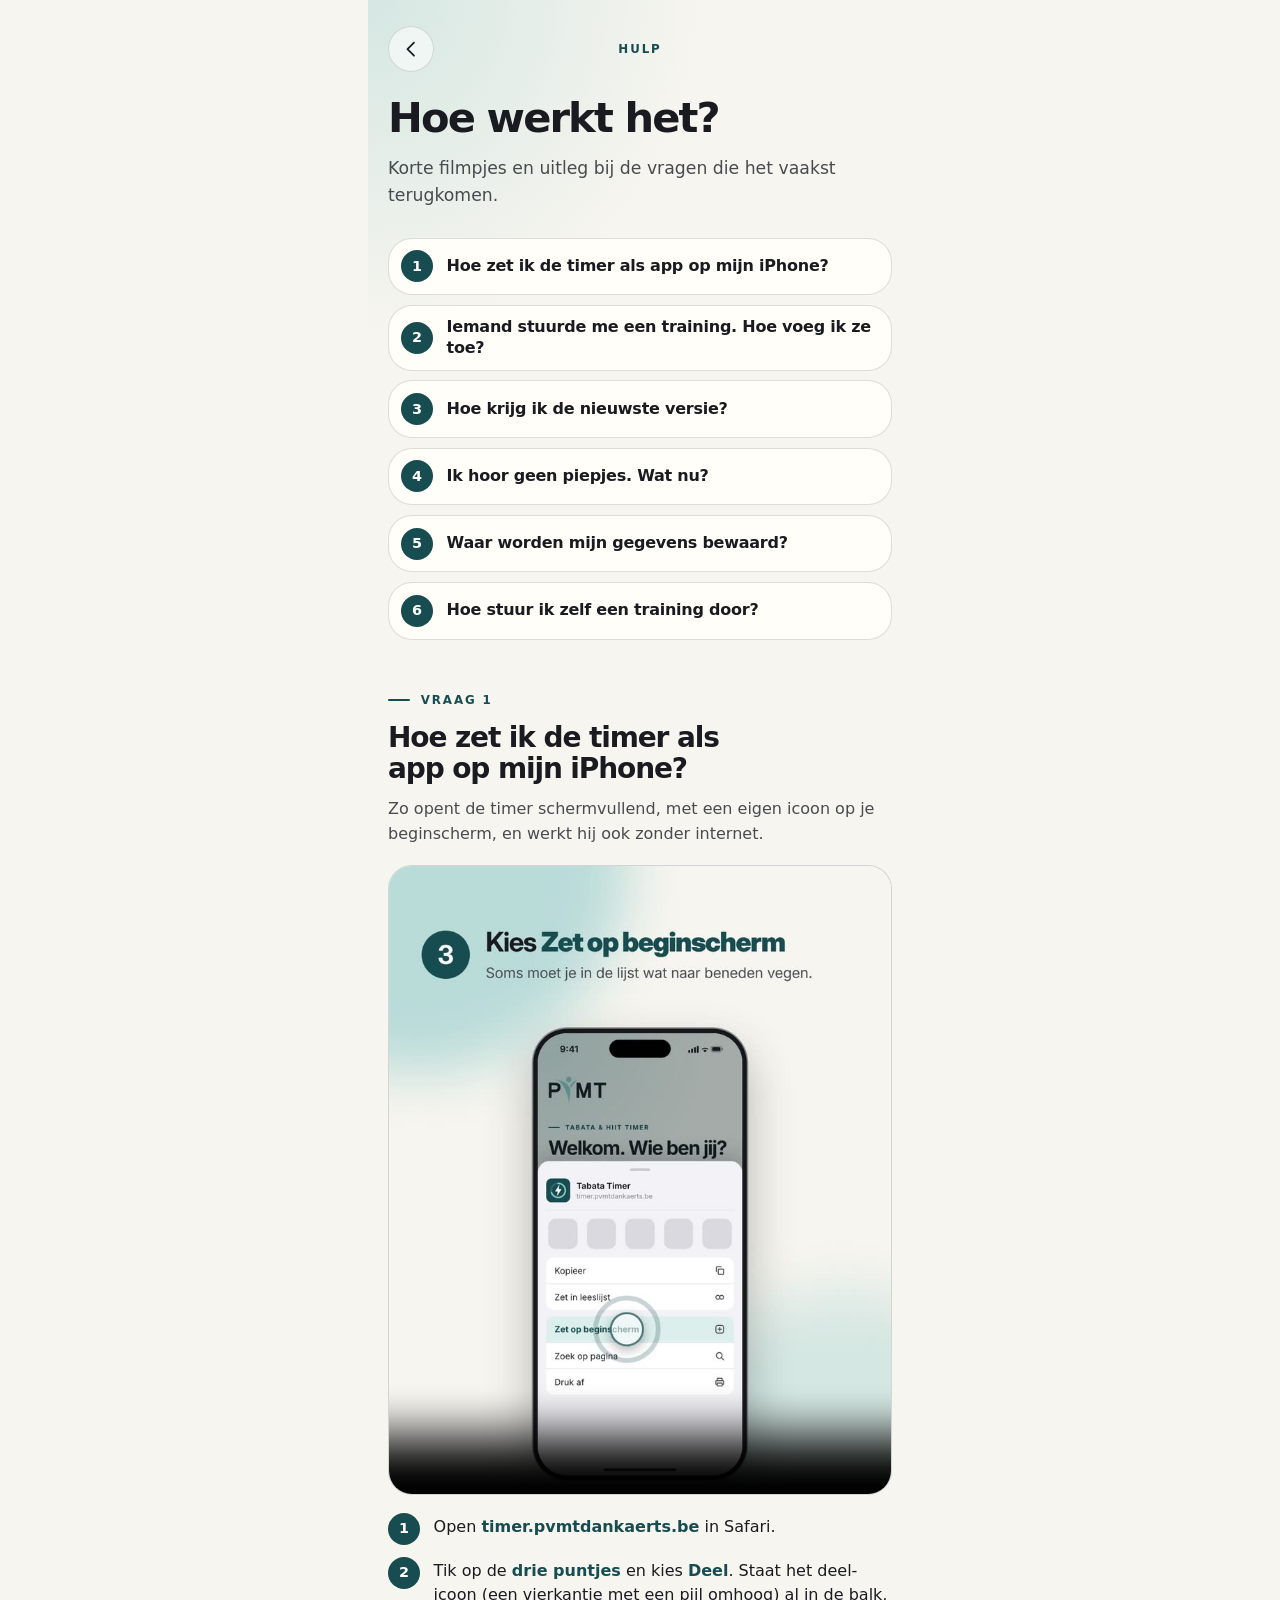
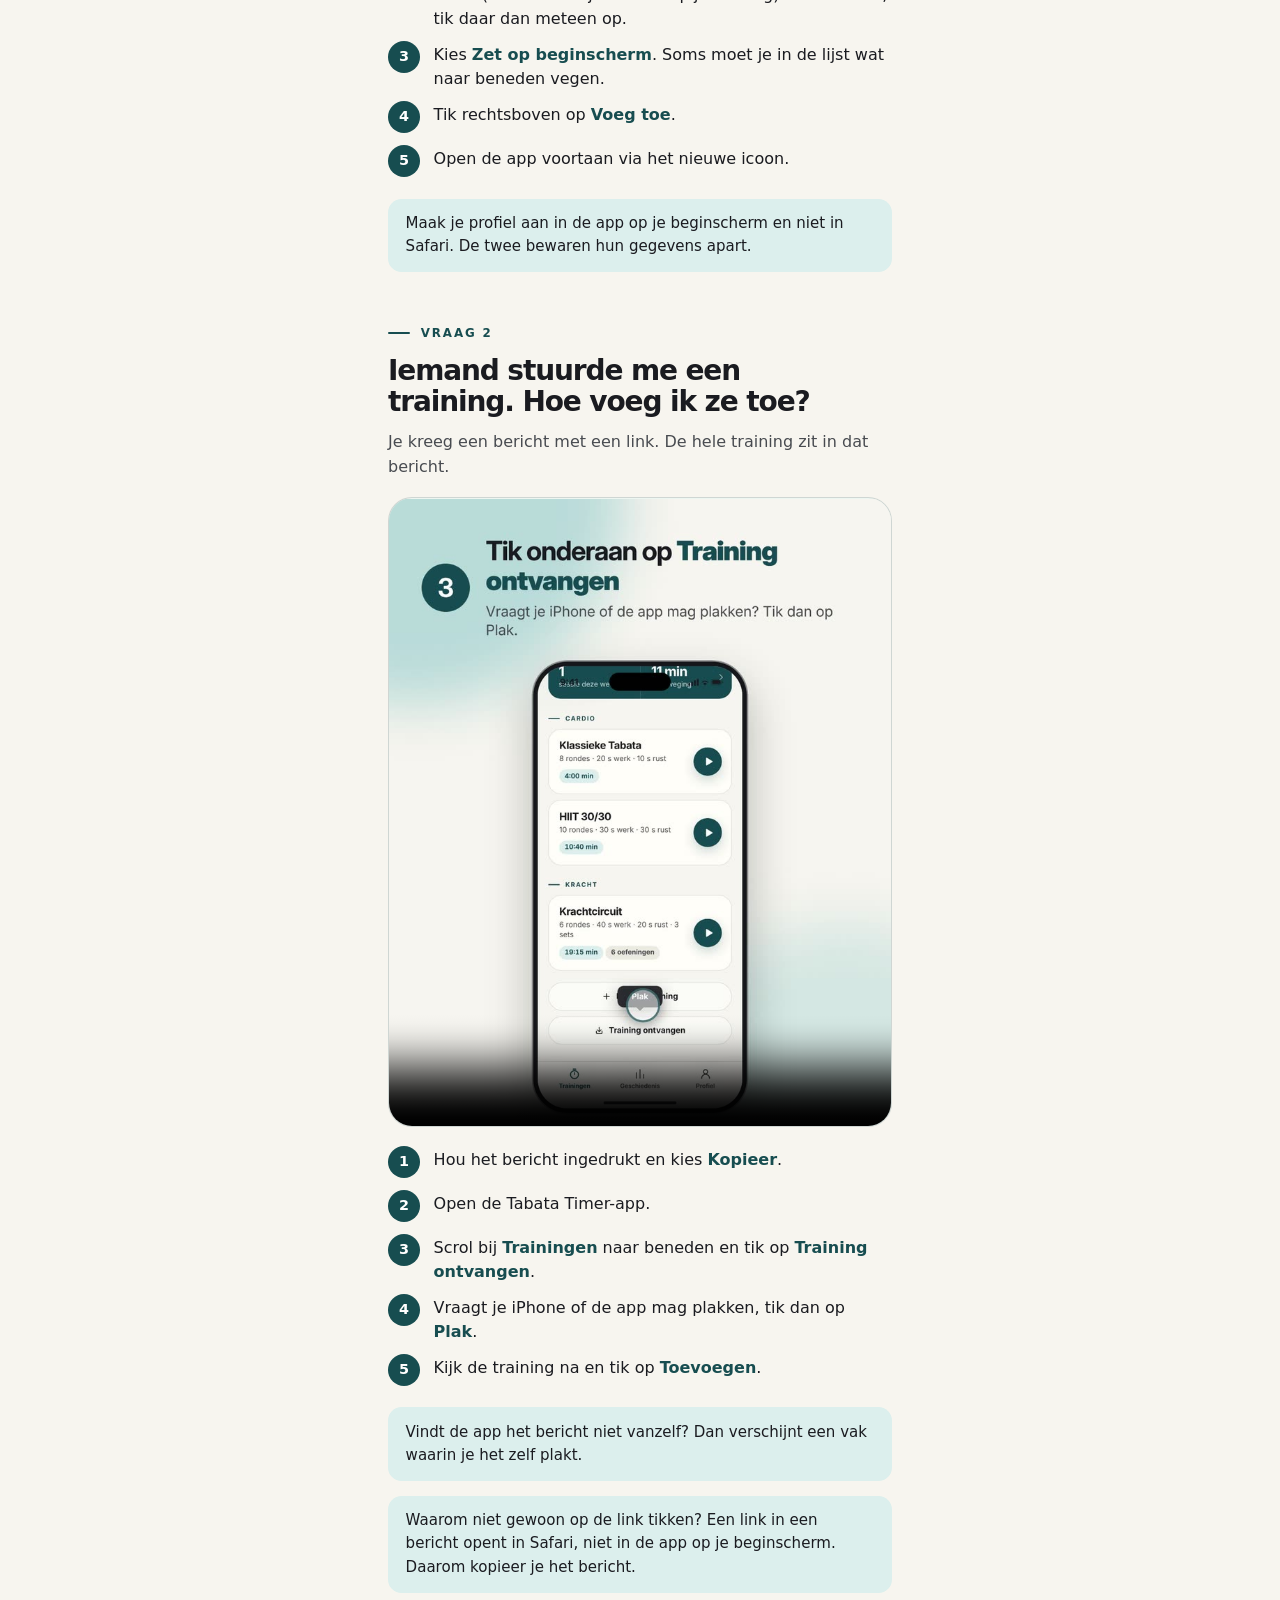
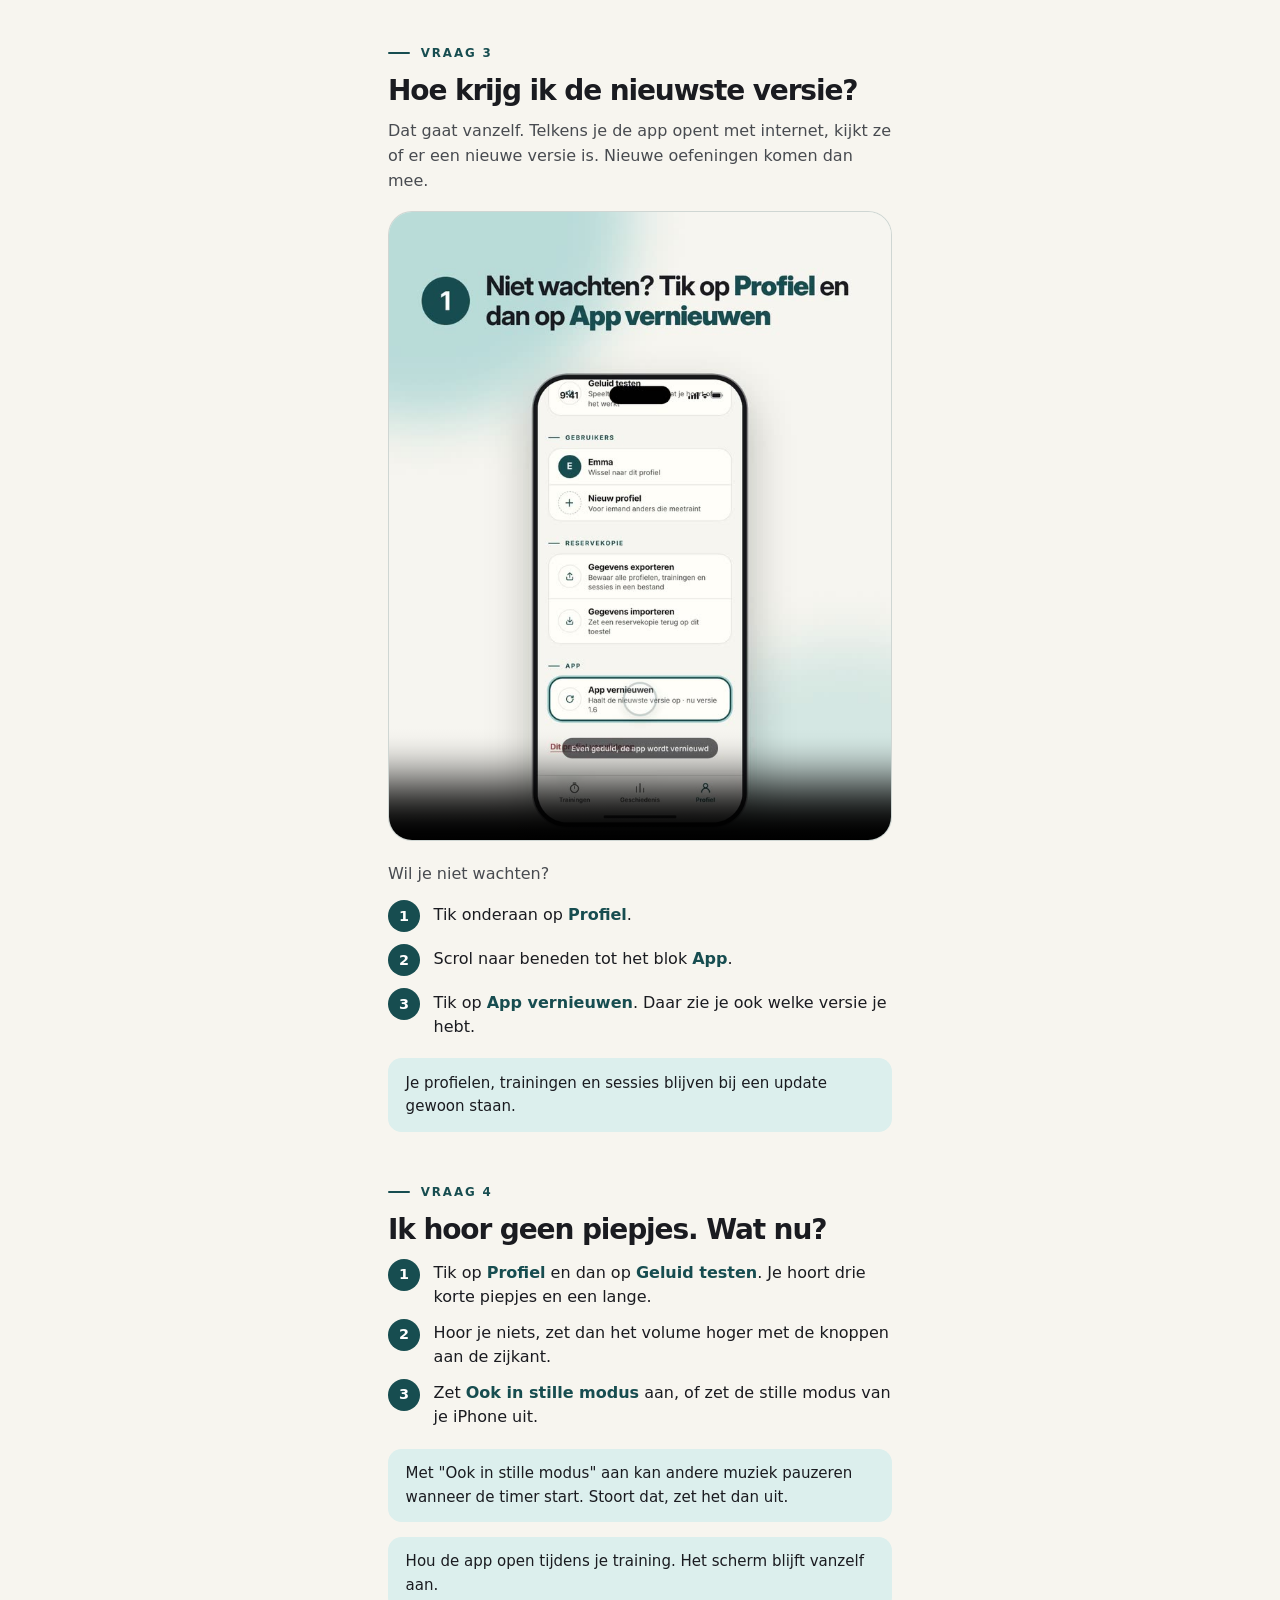
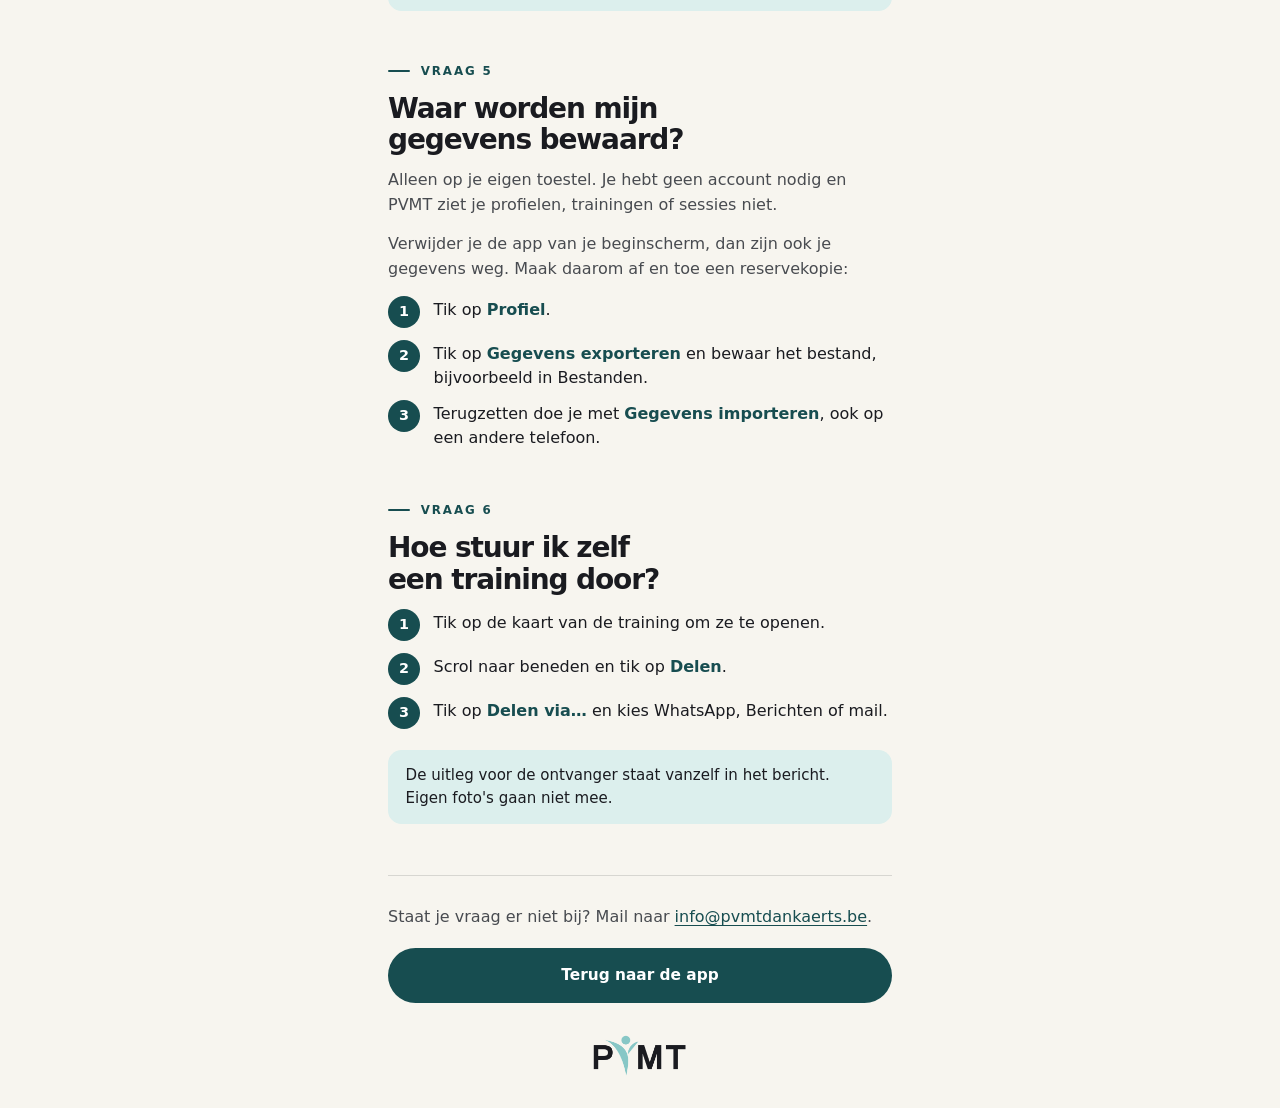
==== hulp/index.html @ 24a863d4 "Voeg een hulppagina toe met drie uitlegfilmpjes - hulp/: pagina met zes veelgestelde vragen; bij ins" ====
<!doctype html>
<html lang="nl">
<head>
  <meta charset="utf-8" />
  <title>Hulp – Tabata Timer</title>
  <meta name="description" content="Korte filmpjes en uitleg bij de Tabata Timer van PVMT." />
  <meta name="viewport" content="width=device-width, initial-scale=1, viewport-fit=cover" />
  <meta name="theme-color" content="#f7f5ef" />
  <link rel="apple-touch-icon" href="../assets/icon-180.png" />
  <link rel="icon" type="image/png" href="../assets/icon-192.png" />
  <link rel="stylesheet" href="../css/app.css" />
  <link rel="stylesheet" href="../css/hulp.css" />
</head>
<body>
  <!--
    hulp/index.html — de hulppagina met filmpjes en uitleg.

    Elke vraag is een <section class="help-item">. Een vraag toevoegen?
    Kopieer een blok, geef het een eigen id en zet een regel bij in de
    inhoudsopgave bovenaan (<nav class="help-index">).

    De filmpjes (installeren.mp4, ontvangen.mp4, vernieuwen.mp4) worden
    gemaakt met de scripts in de map promo/.
  -->
  <main class="screen screen--hero help">
    <header class="navbar">
      <a class="round-btn" href="../" aria-label="Terug naar de app">
        <svg viewBox="0 0 24 24" fill="none" stroke="currentColor" stroke-width="1.9" stroke-linecap="round" stroke-linejoin="round" aria-hidden="true"><path d="M15 5l-7 7 7 7" /></svg>
      </a>
      <p class="eyebrow">Hulp</p>
      <span class="navbar-spacer"></span>
    </header>

    <h1 class="title">Hoe werkt het?</h1>
    <p class="lead">Korte filmpjes en uitleg bij de vragen die het vaakst terugkomen.</p>

    <nav class="help-index" aria-label="Vragen">
      <a href="#installeren"><span>1</span>Hoe zet ik de timer als app op mijn iPhone?</a>
      <a href="#ontvangen"><span>2</span>Iemand stuurde me een training. Hoe voeg ik ze toe?</a>
      <a href="#vernieuwen"><span>3</span>Hoe krijg ik de nieuwste versie?</a>
      <a href="#geluid"><span>4</span>Ik hoor geen piepjes. Wat nu?</a>
      <a href="#gegevens"><span>5</span>Waar worden mijn gegevens bewaard?</a>
      <a href="#delen"><span>6</span>Hoe stuur ik zelf een training door?</a>
    </nav>

    <!-- ============ 1. Installeren ============ -->
    <section class="help-item" id="installeren">
      <p class="eyebrow">Vraag 1</p>
      <h2>Hoe zet ik de timer als app op mijn iPhone?</h2>
      <p>Zo opent de timer schermvullend, met een eigen icoon op je beginscherm, en werkt hij ook zonder internet.</p>
      <video controls playsinline preload="none" poster="installeren.jpg" width="720" height="900">
        <source src="installeren.mp4" type="video/mp4" />
      </video>
      <ol class="help-steps">
        <li>Open <strong>timer.pvmtdankaerts.be</strong> in Safari.</li>
        <li>Tik op de <strong>drie puntjes</strong> en kies <strong>Deel</strong>. Staat het deel-icoon (een vierkantje met een pijl omhoog) al in de balk, tik daar dan meteen op.</li>
        <li>Kies <strong>Zet op beginscherm</strong>. Soms moet je in de lijst wat naar beneden vegen.</li>
        <li>Tik rechtsboven op <strong>Voeg toe</strong>.</li>
        <li>Open de app voortaan via het nieuwe icoon.</li>
      </ol>
      <p class="help-note">Maak je profiel aan in de app op je beginscherm en niet in Safari. De twee bewaren hun gegevens apart.</p>
    </section>

    <!-- ============ 2. Training ontvangen ============ -->
    <section class="help-item" id="ontvangen">
      <p class="eyebrow">Vraag 2</p>
      <h2>Iemand stuurde me een training. Hoe voeg ik ze toe?</h2>
      <p>Je kreeg een bericht met een link. De hele training zit in dat bericht.</p>
      <video controls playsinline preload="none" poster="ontvangen.jpg" width="720" height="900">
        <source src="ontvangen.mp4" type="video/mp4" />
      </video>
      <ol class="help-steps">
        <li>Hou het bericht ingedrukt en kies <strong>Kopieer</strong>.</li>
        <li>Open de Tabata Timer-app.</li>
        <li>Scrol bij <strong>Trainingen</strong> naar beneden en tik op <strong>Training ontvangen</strong>.</li>
        <li>Vraagt je iPhone of de app mag plakken, tik dan op <strong>Plak</strong>.</li>
        <li>Kijk de training na en tik op <strong>Toevoegen</strong>.</li>
      </ol>
      <p class="help-note">Vindt de app het bericht niet vanzelf? Dan verschijnt een vak waarin je het zelf plakt.</p>
      <p class="help-note">Waarom niet gewoon op de link tikken? Een link in een bericht opent in Safari, niet in de app op je beginscherm. Daarom kopieer je het bericht.</p>
    </section>

    <!-- ============ 3. Vernieuwen ============ -->
    <section class="help-item" id="vernieuwen">
      <p class="eyebrow">Vraag 3</p>
      <h2>Hoe krijg ik de nieuwste versie?</h2>
      <p>Dat gaat vanzelf. Telkens je de app opent met internet, kijkt ze of er een nieuwe versie is. Nieuwe oefeningen komen dan mee.</p>
      <video controls playsinline preload="none" poster="vernieuwen.jpg" width="720" height="900">
        <source src="vernieuwen.mp4" type="video/mp4" />
      </video>
      <p>Wil je niet wachten?</p>
      <ol class="help-steps">
        <li>Tik onderaan op <strong>Profiel</strong>.</li>
        <li>Scrol naar beneden tot het blok <strong>App</strong>.</li>
        <li>Tik op <strong>App vernieuwen</strong>. Daar zie je ook welke versie je hebt.</li>
      </ol>
      <p class="help-note">Je profielen, trainingen en sessies blijven bij een update gewoon staan.</p>
    </section>

    <!-- ============ 4. Geluid ============ -->
    <section class="help-item" id="geluid">
      <p class="eyebrow">Vraag 4</p>
      <h2>Ik hoor geen piepjes. Wat nu?</h2>
      <ol class="help-steps">
        <li>Tik op <strong>Profiel</strong> en dan op <strong>Geluid testen</strong>. Je hoort drie korte piepjes en een lange.</li>
        <li>Hoor je niets, zet dan het volume hoger met de knoppen aan de zijkant.</li>
        <li>Zet <strong>Ook in stille modus</strong> aan, of zet de stille modus van je iPhone uit.</li>
      </ol>
      <p class="help-note">Met "Ook in stille modus" aan kan andere muziek pauzeren wanneer de timer start. Stoort dat, zet het dan uit.</p>
      <p class="help-note">Hou de app open tijdens je training. Het scherm blijft vanzelf aan.</p>
    </section>

    <!-- ============ 5. Gegevens ============ -->
    <section class="help-item" id="gegevens">
      <p class="eyebrow">Vraag 5</p>
      <h2>Waar worden mijn gegevens bewaard?</h2>
      <p>Alleen op je eigen toestel. Je hebt geen account nodig en PVMT ziet je profielen, trainingen of sessies niet.</p>
      <p>Verwijder je de app van je beginscherm, dan zijn ook je gegevens weg. Maak daarom af en toe een reservekopie:</p>
      <ol class="help-steps">
        <li>Tik op <strong>Profiel</strong>.</li>
        <li>Tik op <strong>Gegevens exporteren</strong> en bewaar het bestand, bijvoorbeeld in Bestanden.</li>
        <li>Terugzetten doe je met <strong>Gegevens importeren</strong>, ook op een andere telefoon.</li>
      </ol>
    </section>

    <!-- ============ 6. Delen ============ -->
    <section class="help-item" id="delen">
      <p class="eyebrow">Vraag 6</p>
      <h2>Hoe stuur ik zelf een training door?</h2>
      <ol class="help-steps">
        <li>Tik op de kaart van de training om ze te openen.</li>
        <li>Scrol naar beneden en tik op <strong>Delen</strong>.</li>
        <li>Tik op <strong>Delen via…</strong> en kies WhatsApp, Berichten of mail.</li>
      </ol>
      <p class="help-note">De uitleg voor de ontvanger staat vanzelf in het bericht. Eigen foto's gaan niet mee.</p>
    </section>

    <footer class="help-footer">
      <p>Staat je vraag er niet bij? Mail naar <a href="mailto:info@pvmtdankaerts.be">info@pvmtdankaerts.be</a>.</p>
      <a class="button button--primary button--wide" href="../">Terug naar de app</a>
      <img src="../assets/logo-pvmt.png" alt="PVMT" width="113" height="50" />
    </footer>
  </main>
</body>
</html>
---- css/app.css ----
/* ---------------------------------------------------------------
   app.css — vormgeving in de stijl van pvmtdankaerts.be
   Inhoud:
     1. Kleuren en basis
     2. Tekst (eyebrow, titels)
     3. Knoppen
     4. Schermen en onderdelen
     5. Training bewerken
     6. De lopende timer
     7. Pop-ups en meldingen
   --------------------------------------------------------------- */

/* ============ 1. Kleuren en basis ============ */
:root {
  --paper: #f7f5ef;
  --paper-deep: #edeae1;
  --surface: #fffef9;
  --ink: #1a1b20;
  --ink-soft: #484b50;
  --petrol: #174d50;
  --petrol-hover: #0f3c3f;
  --cyan: #87c7c6;
  --cyan-soft: #dcefed;
  --mint: #edf6f1;
  --line: rgba(26, 27, 32, 0.14);
  --danger: #a8433f;

  --radius-sm: 0.85rem;
  --radius-md: 1.5rem;
  --radius-lg: 2.5rem;
  --shadow: 0 24px 70px rgba(25, 44, 43, 0.11);

  --font: "Avenir Next", Avenir, "Segoe UI", system-ui, sans-serif;

  /* Ruimte voor de notch en de home-balk van de iPhone */
  --safe-top: env(safe-area-inset-top, 0px);
  --safe-bottom: env(safe-area-inset-bottom, 0px);
  --gutter: 1.25rem;
  --tabbar: 4.25rem;
}

*,
*::before,
*::after {
  box-sizing: border-box;
}

html {
  -webkit-text-size-adjust: 100%;
  -webkit-tap-highlight-color: transparent;
}

body {
  margin: 0;
  background: var(--paper);
  color: var(--ink);
  font-family: var(--font);
  font-size: 1rem;
  line-height: 1.5;
  text-rendering: optimizeLegibility;
  -webkit-font-smoothing: antialiased;
  touch-action: manipulation;
  overscroll-behavior-y: none;
}

body.is-running {
  overflow: hidden;
}

button,
input {
  font: inherit;
  color: inherit;
}

button {
  border: 0;
  background: none;
  padding: 0;
  cursor: pointer;
  text-align: inherit;
  -webkit-user-select: none;
  user-select: none;
  touch-action: manipulation;
}

svg {
  width: 1.4rem;
  height: 1.4rem;
  flex: none;
  display: block;
}

:focus-visible {
  outline: 2px solid var(--petrol);
  outline-offset: 3px;
}

[hidden] {
  display: none !important;
}

/* ============ 2. Tekst ============ */
.eyebrow {
  display: flex;
  align-items: center;
  gap: 0.65rem;
  margin: 0 0 0.8rem;
  color: var(--petrol);
  font-size: 0.74rem;
  font-weight: 700;
  line-height: 1.2;
  letter-spacing: 0.16em;
  text-transform: uppercase;
}

.eyebrow::before {
  content: "";
  flex: none;
  width: 1.4rem;
  height: 2px;
  border-radius: 2px;
  background: currentColor;
}

.title {
  margin: 0;
  font-size: clamp(2rem, 9.5vw, 2.6rem);
  font-weight: 650;
  line-height: 1.04;
  letter-spacing: -0.045em;
  text-wrap: balance;
}

.title--sm {
  font-size: 1.75rem;
}

.lead {
  margin: 1rem 0 0;
  color: var(--ink-soft);
  font-size: 1.08rem;
  line-height: 1.55;
}

.lead--sm {
  margin: 0.5rem 0 1.4rem;
  font-size: 1rem;
}

.muted {
  color: var(--ink-soft);
}

.hint {
  margin: 0.9rem 0.25rem 0;
  font-size: 0.86rem;
}

.section-gap {
  margin-top: 2.2rem;
}

/* ============ 3. Knoppen ============ */
.button {
  display: inline-flex;
  align-items: center;
  justify-content: center;
  gap: 0.55rem;
  min-height: 3.4rem;
  padding: 0.8rem 1.35rem;
  border: 1px solid transparent;
  border-radius: 999px;
  font-size: 0.96rem;
  font-weight: 700;
  line-height: 1.2;
  text-align: center;
  transition: transform 0.15s, background 0.18s;
}

.button:active {
  transform: scale(0.97);
}

.button svg {
  width: 1.15rem;
  height: 1.15rem;
}

.button--primary {
  background: var(--petrol);
  color: #fff;
}

.button--primary:active {
  background: var(--petrol-hover);
}

.button--secondary {
  border-color: var(--line);
  background: rgba(255, 255, 255, 0.55);
}

.button--danger {
  background: var(--danger);
  color: #fff;
}

.button--wide {
  display: flex;
  width: 100%;
}

.button--wide + .button--wide {
  margin-top: 0.65rem;
}

/* Ronde knop, zoals de pijltjes op de website */
.round-btn {
  display: grid;
  place-items: center;
  flex: none;
  width: 2.9rem;
  height: 2.9rem;
  border: 1px solid var(--line);
  border-radius: 50%;
  background: rgba(255, 255, 255, 0.55);
  transition: transform 0.15s;
}

.round-btn:active {
  transform: scale(0.92);
}

.round-btn--primary {
  width: 3.4rem;
  height: 3.4rem;
  border-color: transparent;
  background: var(--petrol);
  color: #fff;
  box-shadow: 0 8px 22px rgba(23, 77, 80, 0.22);
}

.round-btn--primary svg {
  width: 1.5rem;
  height: 1.5rem;
  margin-left: 0.12rem;
}

.link {
  display: inline-flex;
  align-items: center;
  gap: 0.45rem;
  min-height: 2.75rem;
  padding: 0.4rem 0.25rem;
  color: var(--petrol);
  font-size: 0.93rem;
  font-weight: 700;
  text-decoration: underline;
  text-decoration-thickness: 1px;
  text-underline-offset: 0.25em;
}

.link svg {
  width: 1.1rem;
  height: 1.1rem;
}

.link--danger {
  color: var(--danger);
}

/* ============ 4. Schermen en onderdelen ============ */
.screen {
  max-width: 34rem;
  min-height: 100dvh;
  margin: 0 auto;
  padding: calc(var(--safe-top) + 1.6rem) var(--gutter) calc(var(--safe-bottom) + 2rem);
}

/* Zachte cyaan gloed linksboven, zoals de hero op de website */
.screen--hero {
  background: radial-gradient(circle at 0% 0%, rgba(135, 199, 198, 0.3), transparent 21rem) no-repeat;
}

.screen--tabs {
  padding-bottom: calc(var(--safe-bottom) + var(--tabbar) + 2rem);
}

.logo {
  display: block;
  width: auto;
  height: 3.1rem;
  margin: 0.4rem 0 2.6rem;
}

/* ---- Avatar ---- */
.avatar {
  display: grid;
  place-items: center;
  flex: none;
  width: 2.75rem;
  height: 2.75rem;
  border-radius: 50%;
  color: #fff;
  font-size: 1.1rem;
  font-weight: 700;
  letter-spacing: -0.02em;
}

.avatar--light {
  color: var(--ink);
}

.avatar--lg {
  width: 4.25rem;
  height: 4.25rem;
  font-size: 1.75rem;
}

.avatar--ghost {
  border: 1.5px dashed rgba(23, 77, 80, 0.45);
  background: transparent !important;
  color: var(--petrol);
}

.avatar-btn {
  border-radius: 50%;
  padding: 3px;
  border: 1px solid var(--line);
  background: var(--surface);
}

/* ---- Gebruikers kiezen ---- */
.user-grid {
  display: grid;
  grid-template-columns: repeat(2, minmax(0, 1fr));
  gap: 0.75rem;
  margin-top: 2rem;
}

.user-card {
  display: flex;
  flex-direction: column;
  align-items: flex-start;
  gap: 0.15rem;
  min-width: 0;
  padding: 1.15rem;
  border: 1px solid var(--line);
  border-radius: var(--radius-md);
  background: var(--surface);
  transition: transform 0.15s;
}

.user-card:active {
  transform: scale(0.97);
}

.user-card .avatar {
  margin-bottom: 0.9rem;
}

.user-card strong {
  max-width: 100%;
  overflow: hidden;
  font-size: 1.15rem;
  font-weight: 650;
  letter-spacing: -0.02em;
  text-overflow: ellipsis;
  white-space: nowrap;
}

.user-card small {
  color: var(--ink-soft);
  font-size: 0.86rem;
}

.user-card--new {
  border-style: dashed;
  background: transparent;
}

/* ---- Trainingen ---- */
.topline {
  display: flex;
  align-items: flex-start;
  justify-content: space-between;
  gap: 1rem;
}

.weekcard {
  position: relative;
  display: grid;
  grid-template-columns: 1fr 1fr;
  width: 100%;
  margin: 1.6rem 0 0.4rem;
  border-radius: var(--radius-md);
  background: var(--petrol);
  color: #fff;
}

.weekcard:active {
  background: var(--petrol-hover);
}

.weekcard-cell {
  display: block;
  padding: 1.05rem 1.25rem;
}

.weekcard-cell + .weekcard-cell {
  border-left: 1px solid rgba(255, 255, 255, 0.18);
}

/* Pijltje rechts: toont dat je op de kaart kan tikken */
.weekcard-more {
  position: absolute;
  top: 50%;
  right: 0.7rem;
  color: rgba(255, 255, 255, 0.6);
  transform: translateY(-50%);
}

.weekcard-more svg {
  width: 1.15rem;
  height: 1.15rem;
}

.weekcard strong {
  display: block;
  font-size: 1.6rem;
  font-weight: 650;
  line-height: 1.15;
  letter-spacing: -0.035em;
}

.weekcard small {
  display: block;
  color: rgba(255, 255, 255, 0.78);
  font-size: 0.84rem;
}

.group {
  margin-top: 1.9rem;
}

.workout {
  display: flex;
  align-items: center;
  gap: 0.75rem;
  margin-top: 0.7rem;
  padding: 0.35rem 1.1rem 0.35rem 0.35rem;
  border: 1px solid var(--line);
  border-radius: var(--radius-md);
  background: var(--surface);
}

.workout-main {
  flex: 1;
  min-width: 0;
  padding: 0.85rem 0 0.9rem 0.9rem;
  border-radius: 1.2rem;
}

.workout h3 {
  margin: 0;
  overflow: hidden;
  font-size: 1.24rem;
  font-weight: 650;
  line-height: 1.2;
  letter-spacing: -0.025em;
  text-overflow: ellipsis;
  white-space: nowrap;
}

.workout p {
  margin: 0.2rem 0 0.6rem;
  color: var(--ink-soft);
  font-size: 0.88rem;
  line-height: 1.35;
}

.pill {
  display: inline-block;
  flex: none;
  padding: 0.22rem 0.65rem;
  border-radius: 999px;
  background: var(--cyan-soft);
  color: var(--petrol);
  font-size: 0.8rem;
  font-weight: 700;
  font-variant-numeric: tabular-nums;
  white-space: nowrap;
}

.pill--muted {
  background: var(--paper-deep);
  color: var(--ink-soft);
}

.screen > .button--wide {
  margin-top: 1.4rem;
}

.empty {
  margin-top: 1.6rem;
  padding: 1.5rem;
  border: 1px dashed var(--line);
  border-radius: var(--radius-md);
  color: var(--ink-soft);
  text-align: center;
}

.empty p {
  margin: 0;
}

/* ---- Tabbalk onderaan ---- */
.tabbar {
  position: fixed;
  z-index: 10;
  right: 0;
  bottom: 0;
  left: 0;
  display: flex;
  justify-content: center;
  height: calc(var(--tabbar) + var(--safe-bottom));
  padding: 0 0.5rem var(--safe-bottom);
  border-top: 1px solid var(--line);
  background: rgba(247, 245, 239, 0.88);
  -webkit-backdrop-filter: blur(18px);
  backdrop-filter: blur(18px);
}

.tab {
  display: flex;
  flex: 1;
  flex-direction: column;
  align-items: center;
  justify-content: center;
  gap: 0.2rem;
  max-width: 10rem;
  color: var(--ink-soft);
  font-size: 0.72rem;
  font-weight: 600;
}

.tab.is-active {
  color: var(--petrol);
  font-weight: 700;
}

.tab svg {
  width: 1.5rem;
  height: 1.5rem;
}

/* ---- Lijsten en rijen ---- */
.list {
  overflow: hidden;
  border: 1px solid var(--line);
  border-radius: var(--radius-md);
  background: var(--surface);
}

.list > * + * {
  border-top: 1px solid var(--line);
}

.row,
.session {
  display: flex;
  align-items: center;
  gap: 0.85rem;
  width: 100%;
  min-height: 4rem;
  padding: 0.75rem 1.1rem;
}

.row:active,
.session:active {
  background: var(--mint);
}

.row-body,
.session-body {
  flex: 1;
  min-width: 0;
}

.row-body strong,
.session-body strong {
  display: block;
  overflow: hidden;
  font-weight: 650;
  letter-spacing: -0.015em;
  text-overflow: ellipsis;
  white-space: nowrap;
}

.row-body small,
.session-body small {
  display: block;
  color: var(--ink-soft);
  font-size: 0.84rem;
  line-height: 1.35;
}

.session-time {
  flex: none;
  width: 2.9rem;
  color: var(--ink-soft);
  font-size: 0.86rem;
  font-variant-numeric: tabular-nums;
}

/* Aan/uit-schakelaar */
.switch {
  position: relative;
  flex: none;
  width: 3.1rem;
  height: 1.9rem;
  border-radius: 999px;
  background: var(--paper-deep);
  box-shadow: inset 0 0 0 1px var(--line);
  transition: background 0.2s;
}

.switch::after {
  content: "";
  position: absolute;
  top: 0.2rem;
  left: 0.2rem;
  width: 1.5rem;
  height: 1.5rem;
  border-radius: 50%;
  background: #fff;
  box-shadow: 0 1px 4px rgba(0, 0, 0, 0.25);
  transition: transform 0.2s;
}

[aria-checked="true"] .switch {
  background: var(--petrol);
}

[aria-checked="true"] .switch::after {
  transform: translateX(1.2rem);
}

/* ---- Geschiedenis ---- */
.segmented {
  display: grid;
  grid-template-columns: 1fr 1fr;
  gap: 0.25rem;
  margin: 1.5rem 0 1.25rem;
  padding: 0.25rem;
  border-radius: 999px;
  background: var(--paper-deep);
}

.segmented button {
  min-height: 2.6rem;
  border-radius: 999px;
  color: var(--ink-soft);
  font-size: 0.93rem;
  font-weight: 700;
  text-align: center;
}

.segmented .is-active {
  background: var(--surface);
  color: var(--petrol);
  box-shadow: 0 1px 4px rgba(25, 44, 43, 0.14);
}

.tiles {
  display: grid;
  grid-template-columns: repeat(3, minmax(0, 1fr));
  gap: 0.6rem;
}

.tile {
  padding: 0.95rem 0.9rem;
  border-radius: var(--radius-sm);
  background: var(--cyan-soft);
}

.tile strong {
  display: block;
  color: var(--petrol);
  font-size: 1.3rem;
  font-weight: 650;
  line-height: 1.2;
  letter-spacing: -0.035em;
  white-space: nowrap;
}

.tile span {
  color: var(--ink-soft);
  font-size: 0.8rem;
}

.day {
  margin: 1.6rem 0.25rem 0.6rem;
  color: var(--ink-soft);
  font-size: 0.86rem;
  font-weight: 600;
}

.day::first-letter {
  text-transform: uppercase;
}

.usergroup {
  margin-top: 1.25rem;
  padding: 1.1rem;
  border: 1px solid var(--line);
  border-radius: var(--radius-md);
  background: rgba(255, 255, 255, 0.45);
}

.usergroup-head {
  display: flex;
  align-items: center;
  gap: 0.85rem;
}

.usergroup-head strong {
  display: block;
  font-size: 1.15rem;
  font-weight: 650;
  letter-spacing: -0.02em;
}

.usergroup-head em {
  color: var(--ink-soft);
  font-size: 0.86rem;
  font-style: normal;
  font-weight: 500;
}

.usergroup-head small {
  color: var(--ink-soft);
  font-size: 0.84rem;
}

.usergroup .day {
  margin-top: 1.1rem;
}

.usergroup > .muted {
  margin: 0.9rem 0 0;
  font-size: 0.9rem;
}

.usergroup > .link {
  margin-top: 0.5rem;
}

/* ---- Profiel ---- */
.profile-head {
  display: flex;
  align-items: center;
  gap: 1rem;
  margin: 0.4rem 0 1.4rem;
}

.screen > .link--danger {
  margin-top: 1.6rem;
}

/* ============ 5. Training bewerken ============ */
.screen--edit {
  padding-bottom: calc(var(--safe-bottom) + 13.5rem);
}

.navbar {
  display: flex;
  align-items: center;
  justify-content: space-between;
  margin-bottom: 1.5rem;
}

.navbar .eyebrow {
  margin: 0;
}

.navbar .eyebrow::before {
  display: none;
}

.navbar-spacer {
  width: 2.9rem;
}

.textfield {
  display: block;
  margin-top: 1rem;
}

.textfield > span {
  display: block;
  margin: 0 0 0.4rem 0.25rem;
  font-size: 0.86rem;
  font-weight: 700;
}

.textfield em {
  color: var(--ink-soft);
  font-style: normal;
  font-weight: 500;
}

.textfield input {
  width: 100%;
  min-height: 3.4rem;
  padding: 0.6rem 1.1rem;
  border: 1px solid var(--line);
  border-radius: var(--radius-sm);
  background: var(--surface);
  font-size: 1.05rem; /* minstens 16px: anders zoomt de iPhone in bij het typen */
  -webkit-appearance: none;
  appearance: none;
}

.textfield input::placeholder {
  color: rgba(72, 75, 80, 0.6);
}

.textfield input:focus {
  border-color: var(--petrol);
  outline: 2px solid rgba(23, 77, 80, 0.18);
  outline-offset: 0;
}

.chips {
  display: flex;
  flex-wrap: wrap;
  gap: 0.45rem;
  margin-top: 0.6rem;
}

.chip {
  min-height: 2.2rem;
  padding: 0.3rem 0.9rem;
  border: 1px solid var(--line);
  border-radius: 999px;
  background: rgba(255, 255, 255, 0.55);
  font-size: 0.86rem;
  font-weight: 600;
}

.field {
  display: flex;
  align-items: center;
  justify-content: space-between;
  gap: 0.75rem;
  min-height: 4.4rem;
  padding: 0.7rem 0.7rem 0.7rem 1.1rem;
}

.field-label {
  display: flex;
  align-items: center;
  gap: 0.75rem;
  min-width: 0;
}

.field-label strong {
  display: block;
  font-weight: 650;
  line-height: 1.25;
  letter-spacing: -0.015em;
}

.field-label small {
  display: block;
  color: var(--ink-soft);
  font-size: 0.8rem;
  line-height: 1.3;
}

.dot {
  flex: none;
  width: 0.7rem;
  height: 0.7rem;
  border-radius: 50%;
}

.dot--prepare,
.seg--prepare {
  background: #cfc9bb;
}

.dot--work,
.seg--work {
  background: var(--petrol);
}

.dot--rest,
.seg--rest,
.seg--setrest {
  background: var(--cyan);
}

.dot--cooldown,
.seg--cooldown {
  background: #b9dcd9;
}

.dot--none {
  border: 1.5px solid var(--line);
}

.stepper {
  display: flex;
  flex: none;
  align-items: center;
  gap: 0.15rem;
}

.step {
  display: grid;
  place-items: center;
  width: 2.75rem;
  height: 2.75rem;
  border: 1px solid var(--line);
  border-radius: 50%;
  background: var(--paper);
  color: var(--petrol);
}

.step:active {
  background: var(--cyan-soft);
}

.step svg {
  width: 1.2rem;
  height: 1.2rem;
}

.step-value {
  width: 4.1rem;
  height: 2.75rem;
  padding: 0;
  border: 0;
  border-radius: var(--radius-sm);
  background: transparent;
  font-size: 1.25rem;
  font-weight: 650;
  font-variant-numeric: tabular-nums;
  letter-spacing: -0.02em;
  text-align: center;
}

.step-value:focus {
  background: var(--cyan-soft);
  outline: none;
}

.edit-actions {
  display: flex;
  justify-content: space-between;
  margin-top: 1.4rem;
}

/* Balk onderaan met totale tijd en de knoppen */
.savebar {
  position: fixed;
  z-index: 10;
  right: 0;
  bottom: 0;
  left: 0;
  padding: 0.95rem var(--gutter) calc(var(--safe-bottom) + 0.95rem);
  border-top: 1px solid var(--line);
  background: rgba(247, 245, 239, 0.92);
  -webkit-backdrop-filter: blur(18px);
  backdrop-filter: blur(18px);
}

.savebar > * {
  max-width: 31.5rem;
  margin-inline: auto;
}

.savebar-info {
  display: flex;
  align-items: baseline;
  justify-content: space-between;
}

.savebar-info span {
  color: var(--ink-soft);
  font-size: 0.86rem;
  font-weight: 600;
}

.savebar-info strong {
  font-size: 1.5rem;
  font-weight: 650;
  font-variant-numeric: tabular-nums;
  letter-spacing: -0.035em;
}

.timeline {
  display: flex;
  gap: 1px;
  height: 0.55rem;
  margin-top: 0.45rem;
  margin-bottom: 0.9rem;
  overflow: hidden;
  border-radius: 999px;
  background: var(--paper-deep);
}

.seg {
  flex: 1 0 0;
  min-width: 0;
}

.savebar-buttons {
  display: grid;
  grid-template-columns: auto 1fr;
  gap: 0.6rem;
}

/* ============ 6. De lopende timer ============ */
.run {
  /* Kleuren per fase: zie [data-phase] hieronder */
  --bg: var(--paper);
  --fg: var(--ink);
  --soft: var(--ink-soft);
  --ring: var(--petrol);
  --track: rgba(26, 27, 32, 0.1);
  --btn: rgba(26, 27, 32, 0.07);
  --play-bg: var(--petrol);
  --play-fg: #fff;

  position: fixed;
  z-index: 50;
  inset: 0;
  display: flex;
  flex-direction: column;
  padding: calc(var(--safe-top) + 0.9rem) var(--gutter) calc(var(--safe-bottom) + 1.25rem);
  background: var(--bg);
  color: var(--fg);
  transition: background 0.35s, color 0.35s;
}

.run[data-phase="work"] {
  --bg: var(--petrol);
  --fg: #fff;
  --soft: rgba(255, 255, 255, 0.76);
  --ring: var(--cyan);
  --track: rgba(255, 255, 255, 0.15);
  --btn: rgba(255, 255, 255, 0.13);
  --play-bg: #fff;
  --play-fg: var(--petrol);
}

.run[data-phase="rest"],
.run[data-phase="setrest"] {
  --bg: var(--cyan);
  --soft: rgba(26, 27, 32, 0.72);
  --track: rgba(23, 77, 80, 0.18);
  --btn: rgba(23, 77, 80, 0.14);
}

.run[data-phase="cooldown"] {
  --bg: var(--cyan-soft);
}

.run[data-phase="done"] {
  background: radial-gradient(circle at 0% 0%, rgba(135, 199, 198, 0.3), transparent 21rem) no-repeat var(--paper);
  overflow-y: auto;
}

.run > * {
  width: 100%;
  max-width: 31.5rem;
  margin-inline: auto;
}

.run-top {
  display: flex;
  align-items: center;
  justify-content: space-between;
  gap: 0.75rem;
}

.run .eyebrow {
  min-width: 0;
  margin: 0;
  color: var(--soft);
}

.run-top .eyebrow {
  overflow: hidden;
  text-overflow: ellipsis;
  white-space: nowrap;
}

.run-top .eyebrow::before {
  display: none;
}

.round-btn--ghost {
  border-color: transparent;
  background: var(--btn);
  color: inherit;
}

.round-btn--lg {
  width: 3.6rem;
  height: 3.6rem;
}

.round-btn--lg svg {
  width: 1.6rem;
  height: 1.6rem;
}

.round-btn--play {
  width: 5.25rem;
  height: 5.25rem;
  border-color: transparent;
  background: var(--play-bg);
  color: var(--play-fg);
  box-shadow: 0 12px 30px rgba(6, 30, 31, 0.22);
}

.round-btn--play svg {
  width: 2.3rem;
  height: 2.3rem;
}

.run-main {
  display: flex;
  flex: 1;
  flex-direction: column;
  align-items: center;
  justify-content: center;
  min-height: 0;
  text-align: center;
}

.run-kicker {
  margin: 0 0 0.25rem;
  color: var(--soft);
  font-size: 0.74rem;
  font-weight: 700;
  letter-spacing: 0.16em;
  text-transform: uppercase;
}

.run-phase {
  display: -webkit-box;
  max-width: 100%;
  margin: 0 0 0.9rem;
  padding-bottom: 0.08em;
  overflow: hidden;
  font-size: clamp(1.9rem, 9vw, 2.6rem);
  font-weight: 650;
  line-height: 1.08;
  letter-spacing: -0.045em;
  -webkit-box-orient: vertical;
  -webkit-line-clamp: 2;
}

/* Lange namen van oefeningen iets kleiner */
.run-phase.is-long {
  font-size: clamp(1.5rem, 7vw, 2rem);
}

/* De ruimte waarin de cirkel staat. Ze neemt alle hoogte die overblijft;
   app.js meet die ruimte en zet de juiste maat in --ring-size. */
.ring-wrap {
  --ring-size: min(74vw, 36vh, 24rem);
  display: grid;
  flex: 1 1 0;
  place-items: center;
  width: 100%;
  min-height: 5rem;
  max-height: min(80vw, 24rem);
}

.ring {
  position: relative;
  display: grid;
  flex: none;
  place-items: center;
  width: var(--ring-size);
  height: var(--ring-size);
  border-radius: 50%;
  color: inherit;
}

.ring svg {
  position: absolute;
  inset: 0;
  width: 100%;
  height: 100%;
}

.ring circle {
  fill: none;
  stroke-width: 14;
}

.ring-track {
  stroke: var(--track);
}

.ring-bar {
  stroke: var(--ring);
  stroke-linecap: round;
  transition: stroke 0.35s;
}

.ring-time {
  font-size: calc(var(--ring-size) * 0.3);
  font-weight: 650;
  font-variant-numeric: tabular-nums;
  line-height: 1;
  letter-spacing: -0.055em;
}

.ring-note {
  position: absolute;
  bottom: 21%;
  left: 0;
  right: 0;
  color: var(--soft);
  font-size: 0.78rem;
  font-weight: 700;
  letter-spacing: 0.16em;
  text-transform: uppercase;
}

/* Laatste drie seconden: het getal "klopt" mee */
.run.is-ending .ring-time {
  animation: pulse 1s ease-out infinite;
}

@keyframes pulse {
  0% {
    transform: scale(1.12);
  }
  40%,
  100% {
    transform: scale(1);
  }
}

.run.is-paused .ring-bar {
  opacity: 0.45;
}

.run-next {
  min-height: 1.5em;
  margin: 1rem 0 0;
  color: var(--soft);
  font-size: 1rem;
  font-weight: 600;
}

.run-meta {
  display: grid;
  grid-template-columns: repeat(3, 1fr);
  margin-top: 0.75rem;
  text-align: center;
}

.run-meta strong {
  display: block;
  font-size: 1.45rem;
  font-weight: 650;
  font-variant-numeric: tabular-nums;
  line-height: 1.2;
  letter-spacing: -0.035em;
}

.run-meta span {
  color: var(--soft);
  font-size: 0.72rem;
  font-weight: 700;
  letter-spacing: 0.14em;
  text-transform: uppercase;
}

.run-progress {
  height: 0.4rem;
  margin-top: 1rem;
  overflow: hidden;
  border-radius: 999px;
  background: var(--track);
}

.run-progress i {
  display: block;
  height: 100%;
  border-radius: 999px;
  background: var(--ring);
  transform: scaleX(0);
  transform-origin: left;
}

.run-controls {
  display: flex;
  align-items: center;
  justify-content: center;
  gap: 1.6rem;
  margin-top: 1.4rem;
}

/* ---- Training afgerond ---- */
.done {
  margin-block: auto;
  padding: 2rem 0;
}

.done .eyebrow {
  margin-bottom: 0.8rem;
  color: var(--petrol);
}

.done .tiles {
  margin-top: 1.75rem;
}

.done-buttons {
  margin-top: 1.75rem;
}

/* ============ 7. Pop-ups en meldingen ============ */
.sheet-backdrop {
  position: fixed;
  z-index: 100;
  inset: 0;
  display: flex;
  align-items: flex-end;
  justify-content: center;
  background: rgba(6, 30, 31, 0);
  transition: background 0.25s;
}

.sheet-backdrop.is-open {
  background: rgba(6, 30, 31, 0.42);
}

.sheet {
  width: 100%;
  max-width: 34rem;
  max-height: 92dvh;
  padding: 1.75rem var(--gutter) calc(var(--safe-bottom) + 1.25rem);
  overflow-y: auto;
  border-radius: var(--radius-lg) var(--radius-lg) 0 0;
  background: var(--surface);
  box-shadow: 0 -1.5rem 5rem rgba(0, 0, 0, 0.2);
  transform: translateY(100%);
  transition: transform 0.3s cubic-bezier(0.2, 0.8, 0.2, 1);
}

.is-open .sheet {
  transform: none;
}

.sheet-title {
  margin: 0;
  font-size: 1.6rem;
  font-weight: 650;
  line-height: 1.15;
  letter-spacing: -0.035em;
}

.sheet .textfield input {
  background: #fff;
}

.swatches {
  display: flex;
  flex-wrap: wrap;
  gap: 0.7rem;
  margin: 1.1rem 0 1.5rem;
  padding: 0;
  border: 0;
}

.swatches legend {
  margin: 0 0 0.5rem 0.25rem;
  padding: 0;
  font-size: 0.86rem;
  font-weight: 700;
}

.swatches input {
  position: absolute;
  opacity: 0;
}

.swatches span {
  display: block;
  width: 2.75rem;
  height: 2.75rem;
  border: 3px solid var(--surface);
  border-radius: 50%;
  box-shadow: 0 0 0 1px var(--line);
}

.swatches input:checked + span {
  box-shadow: 0 0 0 2.5px var(--petrol);
}

.swatches input:focus-visible + span {
  outline: 2px solid var(--petrol);
  outline-offset: 4px;
}

.toast {
  position: fixed;
  z-index: 120;
  bottom: calc(var(--safe-bottom) + var(--tabbar) + 1rem);
  left: 50%;
  padding: 0.7rem 1.2rem;
  border-radius: 999px;
  background: var(--ink);
  color: #fff;
  font-size: 0.9rem;
  font-weight: 600;
  white-space: nowrap;
  transform: translateX(-50%);
  animation: toast-in 0.25s ease-out;
}

@keyframes toast-in {
  from {
    opacity: 0;
    transform: translate(-50%, 0.6rem);
  }
}

/* Wie liever geen beweging ziet: animaties uit */
@media (prefers-reduced-motion: reduce) {
  *,
  *::before,
  *::after {
    animation: none !important;
    transition: none !important;
  }
}

/* Kleinere toestellen (bv. iPhone SE): de timer compacter maken zodat alles past */
@media (max-height: 720px) {
  .run-phase {
    margin-bottom: 0.6rem;
    font-size: 1.8rem;
  }

  .run-next {
    margin-top: 0.6rem;
    font-size: 0.93rem;
  }

  .run-meta {
    margin-top: 0.4rem;
  }

  .run-meta strong {
    font-size: 1.25rem;
  }

  .run-progress {
    margin-top: 0.7rem;
  }

  .run-controls {
    margin-top: 1rem;
  }

  .round-btn--play {
    width: 4.4rem;
    height: 4.4rem;
  }

  .round-btn--play svg {
    width: 2rem;
    height: 2rem;
  }
}

@media (max-height: 600px) {
  .run {
    padding-bottom: calc(var(--safe-bottom) + 0.8rem);
  }

  .ring circle {
    stroke-width: 16;
  }
}

/* ---- Reservekopie ---- */
.avatar--plain {
  border-style: solid;
  border-color: var(--line);
}

.avatar--plain svg {
  width: 1.25rem;
  height: 1.25rem;
}

/* Het veld om een bestand te kiezen is onzichtbaar; de knop in de lijst opent het. */
.file-picker {
  position: fixed;
  left: -100vw;
  width: 1px;
  height: 1px;
  opacity: 0;
}

.sheet-note {
  margin: 0.45rem 0.25rem 1.1rem;
  font-size: 0.86rem;
  line-height: 1.4;
}

.sheet > .link {
  display: flex;
  justify-content: center;
  width: 100%;
}

/* ============ Oefeningen ============ */

/* ---- Lijst op het bewerkscherm ---- */
.exercise {
  display: flex;
  align-items: center;
  gap: 0.35rem;
  padding-right: 0.6rem;
}

.exercise-main {
  display: flex;
  flex: 1;
  align-items: center;
  gap: 0.8rem;
  min-width: 0;
  min-height: 4.4rem;
  padding: 0.6rem 0.4rem 0.6rem 0.7rem;
}

.exercise-main:active {
  background: var(--mint);
}

.exercise-main small {
  display: -webkit-box;
  overflow: hidden;
  -webkit-box-orient: vertical;
  -webkit-line-clamp: 2;
}

.thumb {
  display: grid;
  flex: none;
  place-items: center;
  width: 3.25rem;
  height: 3.25rem;
  border-radius: 0.8rem;
  background: var(--mint);
  object-fit: cover;
}

.thumb--empty {
  color: var(--petrol);
  font-size: 1.1rem;
  font-weight: 700;
}

.step--sm {
  flex: none;
  width: 2.3rem;
  height: 2.3rem;
}

.step--sm:disabled {
  opacity: 0.3;
}

.list--exercises + .button,
#exerciseList:empty + .button {
  margin-top: 0.7rem;
}

.link--inline {
  display: inline;
  min-height: 0;
  padding: 0;
  font-size: inherit;
}

/* ---- Pop-up: bibliotheek ---- */
.library-grid {
  display: grid;
  grid-template-columns: repeat(3, minmax(0, 1fr));
  gap: 0.6rem;
}

.library-tile {
  position: relative;
  display: flex;
  flex-direction: column;
  gap: 0.4rem;
  min-width: 0;
  padding: 0.35rem 0.35rem 0.55rem;
  border: 1px solid var(--line);
  border-radius: 1.1rem;
  background: #fff;
  text-align: center;
  transition: transform 0.15s;
}

.library-tile:active {
  transform: scale(0.95);
}

.library-tile img {
  display: block;
  width: 100%;
  aspect-ratio: 1;
  border-radius: 0.8rem;
}

.library-tile strong {
  padding: 0 0.15rem;
  font-size: 0.82rem;
  font-weight: 650;
  line-height: 1.2;
  letter-spacing: -0.01em;
}

.tile-count {
  position: absolute;
  top: 0.6rem;
  right: 0.6rem;
  min-width: 1.7rem;
  padding: 0.1rem 0.4rem;
  border-radius: 999px;
  background: var(--petrol);
  color: #fff;
  font-size: 0.76rem;
  font-weight: 700;
}

/* De knop "Klaar" blijft onderaan de pop-up staan terwijl je scrolt */
.sheet-footer {
  position: sticky;
  bottom: calc(-1 * (var(--safe-bottom) + 1.25rem));
  margin: 1.2rem calc(-1 * var(--gutter)) calc(-1 * (var(--safe-bottom) + 1.25rem));
  padding: 0.8rem var(--gutter) calc(var(--safe-bottom) + 1.25rem);
  border-top: 1px solid var(--line);
  background: var(--surface);
}

/* ---- Pop-up: oefening bewerken ---- */
.textfield textarea {
  display: block;
  width: 100%;
  padding: 0.8rem 1.1rem;
  border: 1px solid var(--line);
  border-radius: var(--radius-sm);
  background: #fff;
  font: inherit;
  font-size: 1.05rem;
  line-height: 1.45;
  resize: vertical;
  -webkit-appearance: none;
  appearance: none;
}

.textfield textarea:focus {
  border-color: var(--petrol);
  outline: 2px solid rgba(23, 77, 80, 0.18);
  outline-offset: 0;
}

.image-add {
  display: flex;
  flex-direction: column;
  align-items: center;
  gap: 0.2rem;
  width: 100%;
  padding: 1.3rem 1rem;
  border: 1.5px dashed rgba(23, 77, 80, 0.4);
  border-radius: var(--radius-sm);
  color: var(--petrol);
  text-align: center;
}

.image-add svg {
  width: 1.8rem;
  height: 1.8rem;
  margin-bottom: 0.2rem;
}

.image-add small {
  color: var(--ink-soft);
  font-size: 0.84rem;
}

.image-preview {
  display: block;
  width: 100%;
  max-height: 14rem;
  border-radius: var(--radius-sm);
  background: var(--mint);
  object-fit: contain;
}

.image-actions {
  display: flex;
  flex-wrap: wrap;
  justify-content: space-between;
  gap: 0 1rem;
}

.sheet-buttons {
  margin-top: 1.4rem;
}

.sheet form > .link {
  display: flex;
  justify-content: center;
  width: 100%;
  margin-top: 0.4rem;
}

/* ---- Tijdens de timer ---- */
.run-card {
  display: flex;
  align-items: center;
  gap: 0.75rem;
  width: 100%;
  max-width: 24rem;
  min-height: 4rem;
  margin-top: 0.8rem;
  padding: 0.45rem 0.8rem 0.45rem 0.45rem;
  border-radius: 1.1rem;
  background: var(--btn);
  color: inherit;
  text-align: left;
}

.run-card:disabled {
  cursor: default;
}

.run-card img {
  flex: none;
  width: 3.1rem;
  height: 3.1rem;
  border-radius: 0.75rem;
  background: var(--mint);
  object-fit: cover;
}

.run-card-body {
  flex: 1;
  min-width: 0;
  padding-left: 0.3rem;
}

.run-card img:not([hidden]) + .run-card-body {
  padding-left: 0;
}

.run-card small {
  display: block;
  color: var(--soft);
  font-size: 0.66rem;
  font-weight: 700;
  letter-spacing: 0.14em;
  text-transform: uppercase;
}

.run-card strong {
  display: block;
  overflow: hidden;
  font-size: 1.12rem;
  font-weight: 650;
  line-height: 1.25;
  letter-spacing: -0.02em;
  text-overflow: ellipsis;
  white-space: nowrap;
}

.run-card-body > span {
  display: -webkit-box;
  overflow: hidden;
  color: var(--soft);
  font-size: 0.84rem;
  line-height: 1.3;
  -webkit-box-orient: vertical;
  -webkit-line-clamp: 2;
}

.run-card strong:empty,
.run-card-body > span:empty {
  display: none;
}

.run-card strong:not(:empty) + span {
  -webkit-line-clamp: 1;
}

.run-card-more {
  flex: none;
  color: var(--soft);
}

.sheet-image {
  display: block;
  width: 100%;
  max-height: 42vh;
  margin-bottom: 1.2rem;
  border-radius: var(--radius-md);
  background: var(--mint);
  object-fit: contain;
}

.exercise-note {
  white-space: pre-line;
}

a.button {
  text-decoration: none;
}

a.button--secondary {
  color: inherit;
}

a.button--wide {
  margin-bottom: 0.65rem;
}

/* ---- Genummerde stappen in een pop-up ---- */
.steps {
  margin: 0 0 1.4rem;
  padding-left: 1.3rem;
  color: var(--ink-soft);
  line-height: 1.5;
}

.steps li + li {
  margin-top: 0.5rem;
}

/* ---- Sessies aanpassen ---- */
.history-actions {
  display: flex;
  flex-wrap: wrap;
  justify-content: space-between;
  gap: 0 1rem;
  margin-top: 0.6rem;
}

.field-pair {
  display: grid;
  grid-template-columns: 1fr 1fr;
  gap: 0.75rem;
}

.field-pair .textfield {
  min-width: 0;
}

/* Datum en uur: op iPhone anders te smal en gecentreerd */
.textfield input[type='date'],
.textfield input[type='time'] {
  display: block;
  min-width: 0;
  text-align: left;
}

.textfield input::-webkit-date-and-time-value {
  text-align: left;
}

/* ---- Training delen en ontvangen ---- */
.screen > .button--wide + .button--wide {
  margin-top: 0.65rem;
}

.edit-actions {
  flex-wrap: wrap;
  gap: 0 0.75rem;
}

.message-preview {
  max-height: 13rem;
  margin-bottom: 1.2rem;
  padding: 0.9rem 1.1rem;
  overflow-y: auto;
  border-radius: var(--radius-sm);
  background: var(--mint);
  color: var(--ink-soft);
  font-size: 0.9rem;
  line-height: 1.45;
  white-space: pre-line;
  overflow-wrap: anywhere;
}

.sheet > .eyebrow {
  margin-bottom: 0.6rem;
}

.shared-facts {
  display: flex;
  flex-wrap: wrap;
  gap: 0.4rem;
  margin: -0.6rem 0 0.9rem;
}

.shared-list {
  margin: 0 0 1.3rem;
  font-size: 0.9rem;
  line-height: 1.5;
}

/* Lange meldingen mogen op twee regels */
.toast {
  width: max-content;
  max-width: calc(100vw - 2rem);
  text-align: center;
  white-space: normal;
}

/* ---- Links naar de hulppagina ---- */
a.row {
  color: inherit;
  text-decoration: none;
}

.help-link {
  margin-top: 1.6rem;
}
---- css/hulp.css ----
/* ---------------------------------------------------------------
   hulp.css — extra vormgeving voor de hulppagina (hulp/index.html).
   De kleuren, knoppen en titels komen uit app.css.
   --------------------------------------------------------------- */

html {
  scroll-behavior: smooth;
}

.help a {
  color: var(--petrol);
  text-underline-offset: 0.2em;
}

.help a.round-btn,
.help a.button {
  text-decoration: none;
}

.help a.round-btn {
  color: var(--ink);
}

.help a.button--primary {
  color: #fff;
}

/* ---- Inhoudsopgave ---- */
.help-index {
  display: grid;
  gap: 0.6rem;
  margin-top: 1.8rem;
}

.help-index a {
  display: flex;
  align-items: center;
  gap: 0.85rem;
  min-height: 3.6rem;
  padding: 0.7rem 1.1rem 0.7rem 0.75rem;
  border: 1px solid var(--line);
  border-radius: var(--radius-md);
  background: var(--surface);
  color: var(--ink);
  font-weight: 650;
  line-height: 1.3;
  letter-spacing: -0.015em;
  text-decoration: none;
}

.help-index a:active {
  background: var(--mint);
}

.help-index span,
.help-steps li::before {
  display: grid;
  flex: none;
  place-items: center;
  width: 2rem;
  height: 2rem;
  border-radius: 50%;
  background: var(--petrol);
  color: #fff;
  font-size: 0.9rem;
  font-weight: 700;
}

/* ---- Een vraag ---- */
.help-item {
  margin-top: 3.2rem;
  /* Zodat de titel niet onder de rand valt als je vanuit de inhoudsopgave springt */
  scroll-margin-top: 1.2rem;
}

.help-item h2 {
  margin: 0 0 0.8rem;
  font-size: 1.75rem;
  font-weight: 650;
  line-height: 1.12;
  letter-spacing: -0.04em;
  text-wrap: balance;
}

.help-item p {
  margin: 0 0 0.9rem;
  color: var(--ink-soft);
  line-height: 1.55;
}

.help-item .eyebrow {
  margin-bottom: 0.8rem;
  color: var(--petrol);
}

.help-item video {
  display: block;
  width: 100%;
  height: auto;
  aspect-ratio: 4 / 5;
  margin: 1.1rem 0 1.3rem;
  border: 1px solid var(--line);
  border-radius: var(--radius-md);
  background: var(--mint);
}

/* ---- Genummerde stappen ---- */
.help-steps {
  display: grid;
  gap: 0.75rem;
  margin: 1rem 0 1.2rem;
  padding: 0;
  list-style: none;
  counter-reset: stap;
}

.help-steps li {
  position: relative;
  min-height: 2rem;
  padding-left: 2.85rem;
  line-height: 1.5;
  counter-increment: stap;
}

/* Het bolletje met het nummer staat links naast de tekst */
.help-steps li::before {
  content: counter(stap);
  position: absolute;
  top: -0.15rem;
  left: 0;
}

.help-steps strong {
  color: var(--petrol);
}

/* ---- Een kader met een tip ---- */
.help-item .help-note {
  padding: 0.85rem 1.1rem;
  border-radius: var(--radius-sm);
  background: var(--cyan-soft);
  color: var(--ink);
  font-size: 0.94rem;
}

/* ---- Onderaan ---- */
.help-footer {
  margin-top: 3.2rem;
  padding-top: 1.8rem;
  border-top: 1px solid var(--line);
}

.help-footer p {
  margin: 0 0 1.2rem;
  color: var(--ink-soft);
}

.help-footer img {
  display: block;
  width: auto;
  height: 2.6rem;
  margin: 2rem auto 0;
}
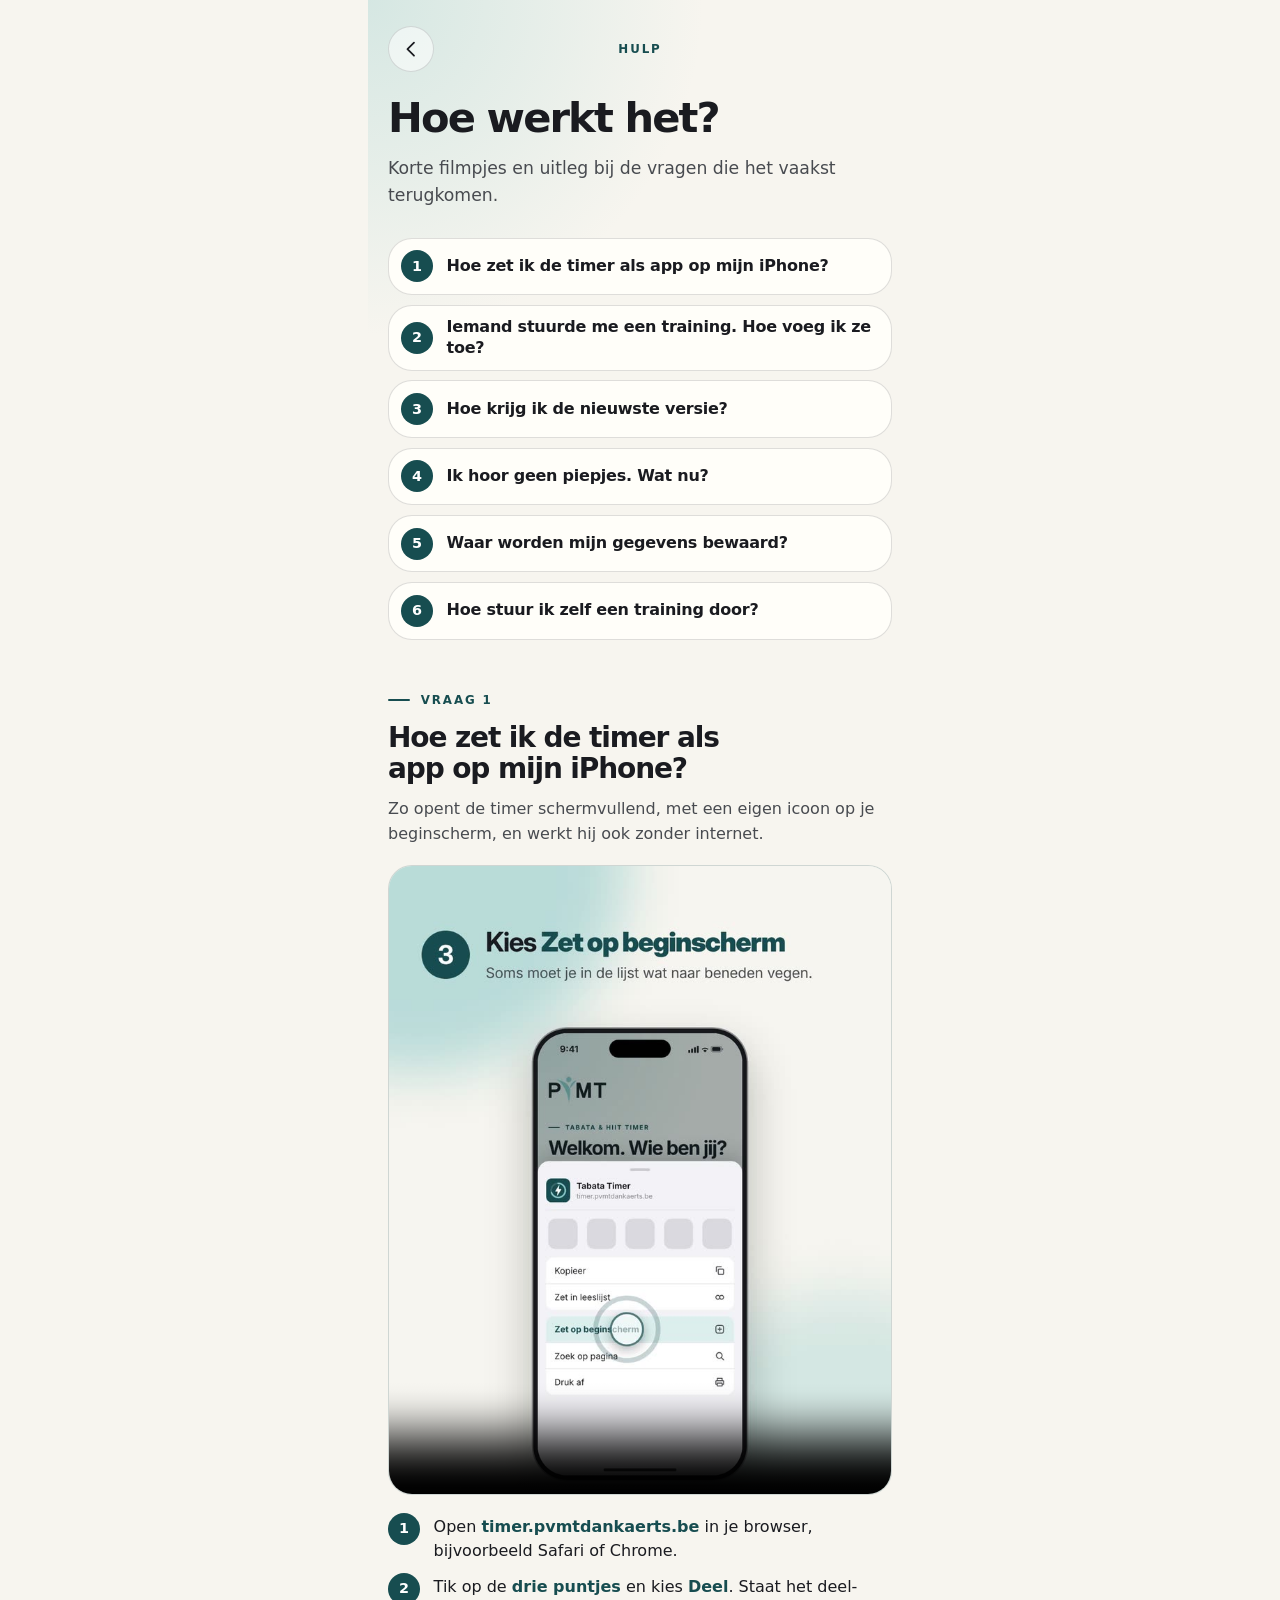
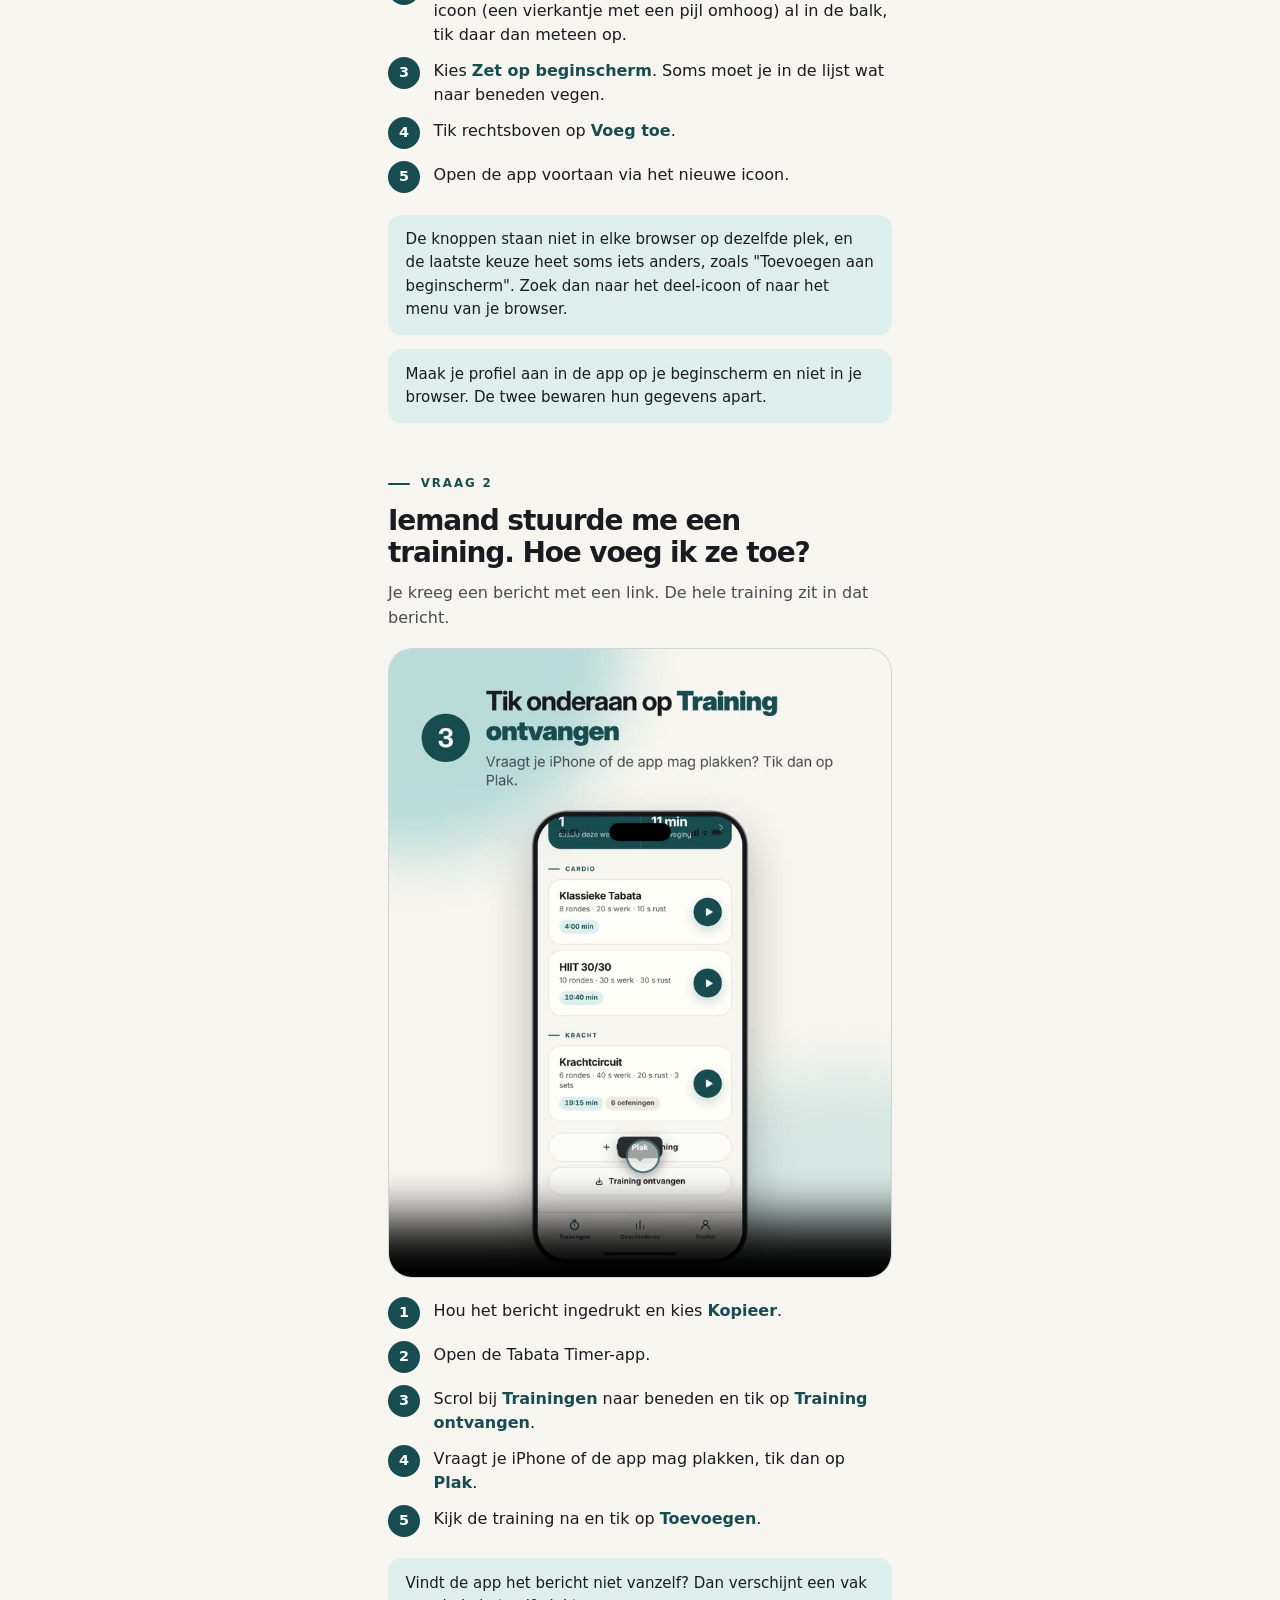
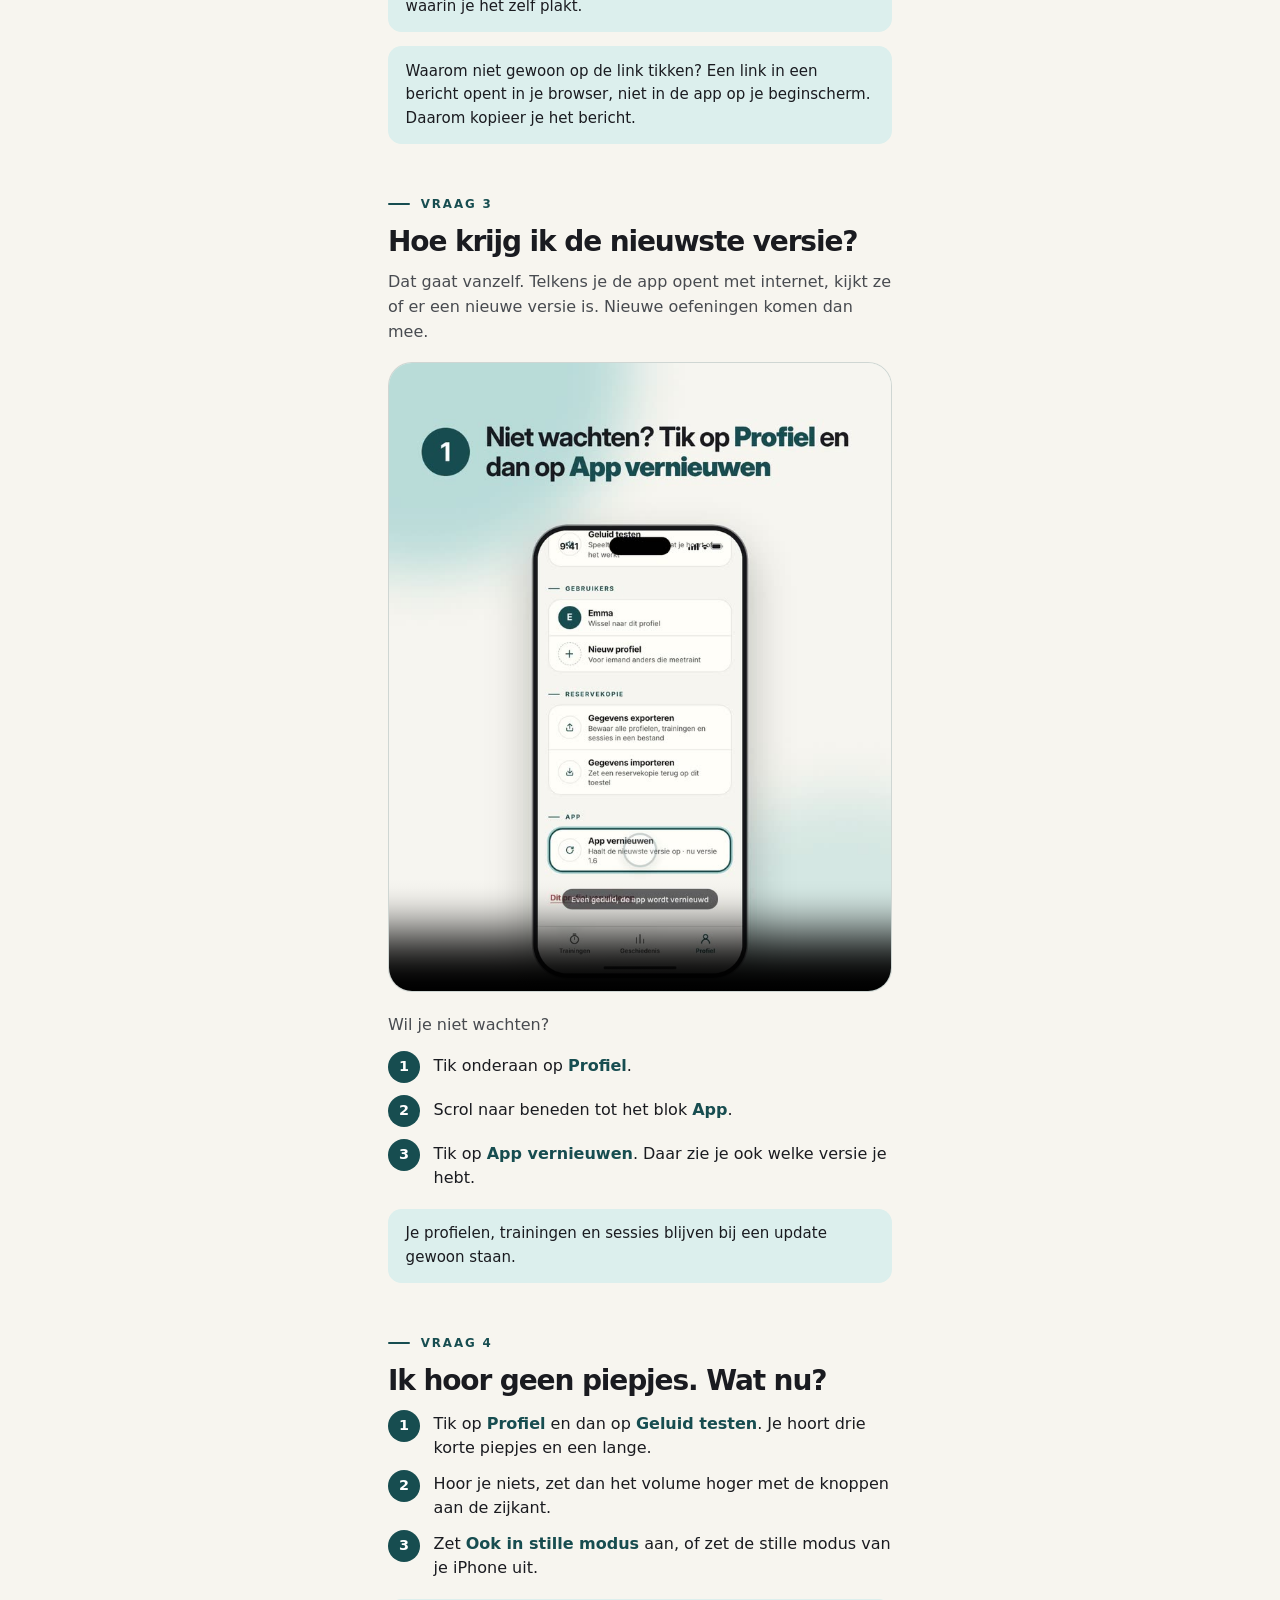
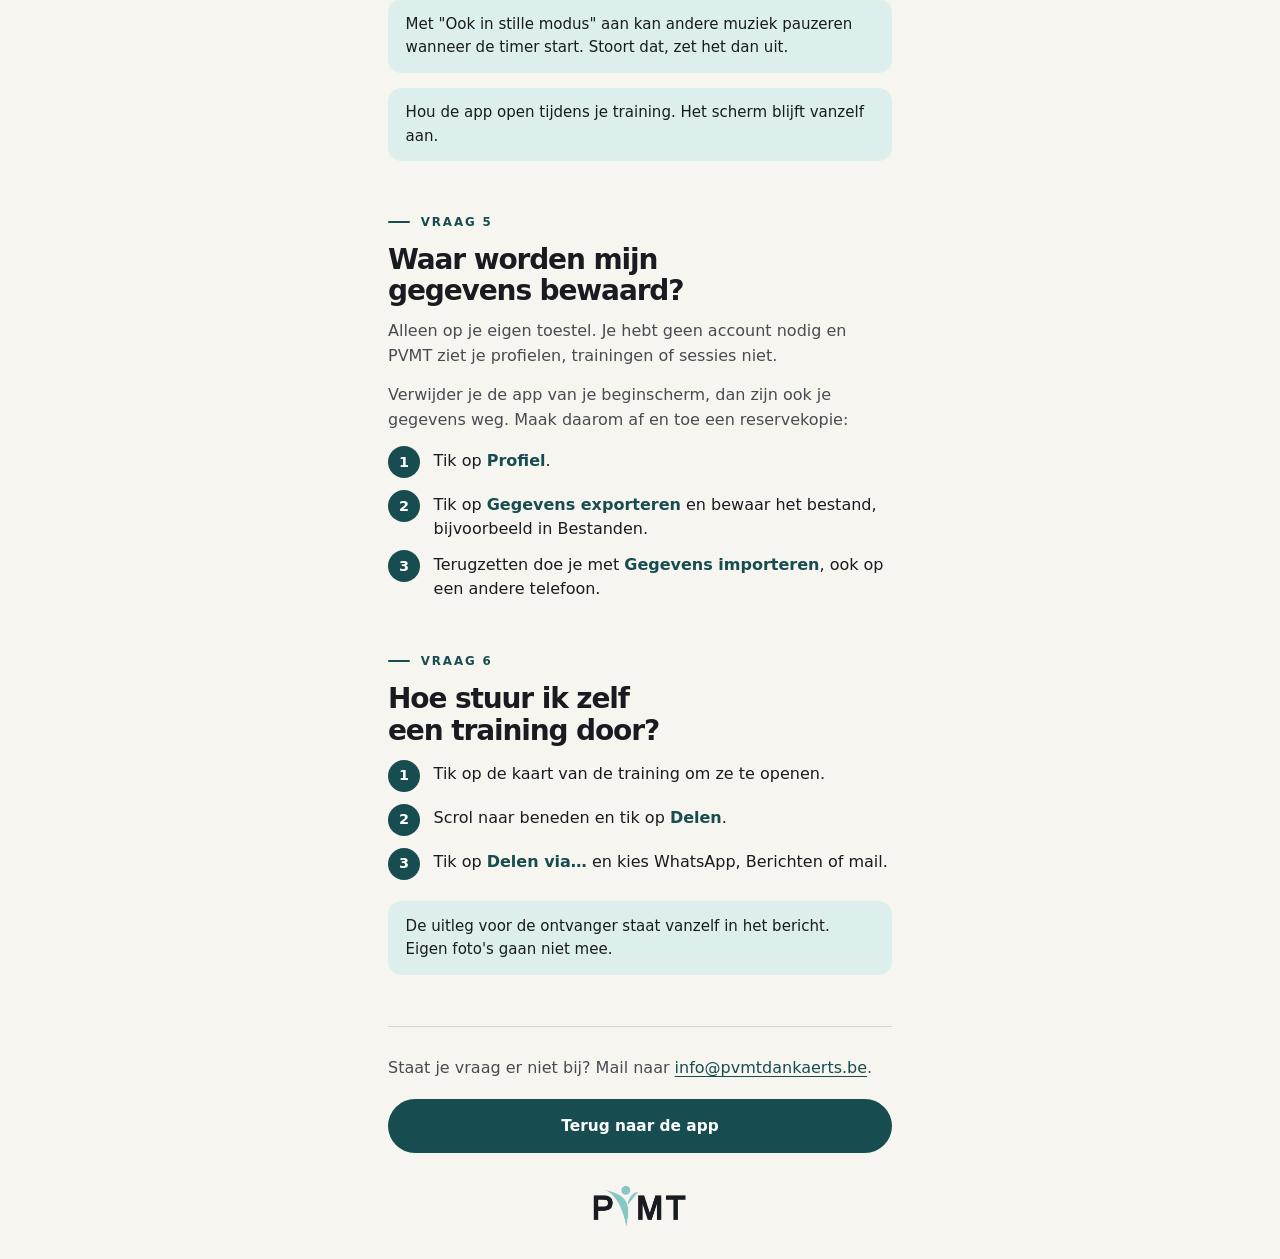
==== commit 641c1bcb: "Schrijf 'in je browser' in plaats van 'in Safari' - Hulppagina: stap 1 noemt Safari en Chrome als vo" ====
--- a/hulp/index.html
+++ b/hulp/index.html
@@ -52,13 +52,14 @@
         <source src="installeren.mp4" type="video/mp4" />
       </video>
       <ol class="help-steps">
-        <li>Open <strong>timer.pvmtdankaerts.be</strong> in Safari.</li>
+        <li>Open <strong>timer.pvmtdankaerts.be</strong> in je browser, bijvoorbeeld Safari of Chrome.</li>
         <li>Tik op de <strong>drie puntjes</strong> en kies <strong>Deel</strong>. Staat het deel-icoon (een vierkantje met een pijl omhoog) al in de balk, tik daar dan meteen op.</li>
         <li>Kies <strong>Zet op beginscherm</strong>. Soms moet je in de lijst wat naar beneden vegen.</li>
         <li>Tik rechtsboven op <strong>Voeg toe</strong>.</li>
         <li>Open de app voortaan via het nieuwe icoon.</li>
       </ol>
-      <p class="help-note">Maak je profiel aan in de app op je beginscherm en niet in Safari. De twee bewaren hun gegevens apart.</p>
+      <p class="help-note">De knoppen staan niet in elke browser op dezelfde plek, en de laatste keuze heet soms iets anders, zoals "Toevoegen aan beginscherm". Zoek dan naar het deel-icoon of naar het menu van je browser.</p>
+      <p class="help-note">Maak je profiel aan in de app op je beginscherm en niet in je browser. De twee bewaren hun gegevens apart.</p>
     </section>
 
     <!-- ============ 2. Training ontvangen ============ -->
@@ -77,7 +78,7 @@
         <li>Kijk de training na en tik op <strong>Toevoegen</strong>.</li>
       </ol>
       <p class="help-note">Vindt de app het bericht niet vanzelf? Dan verschijnt een vak waarin je het zelf plakt.</p>
-      <p class="help-note">Waarom niet gewoon op de link tikken? Een link in een bericht opent in Safari, niet in de app op je beginscherm. Daarom kopieer je het bericht.</p>
+      <p class="help-note">Waarom niet gewoon op de link tikken? Een link in een bericht opent in je browser, niet in de app op je beginscherm. Daarom kopieer je het bericht.</p>
     </section>
 
     <!-- ============ 3. Vernieuwen ============ -->
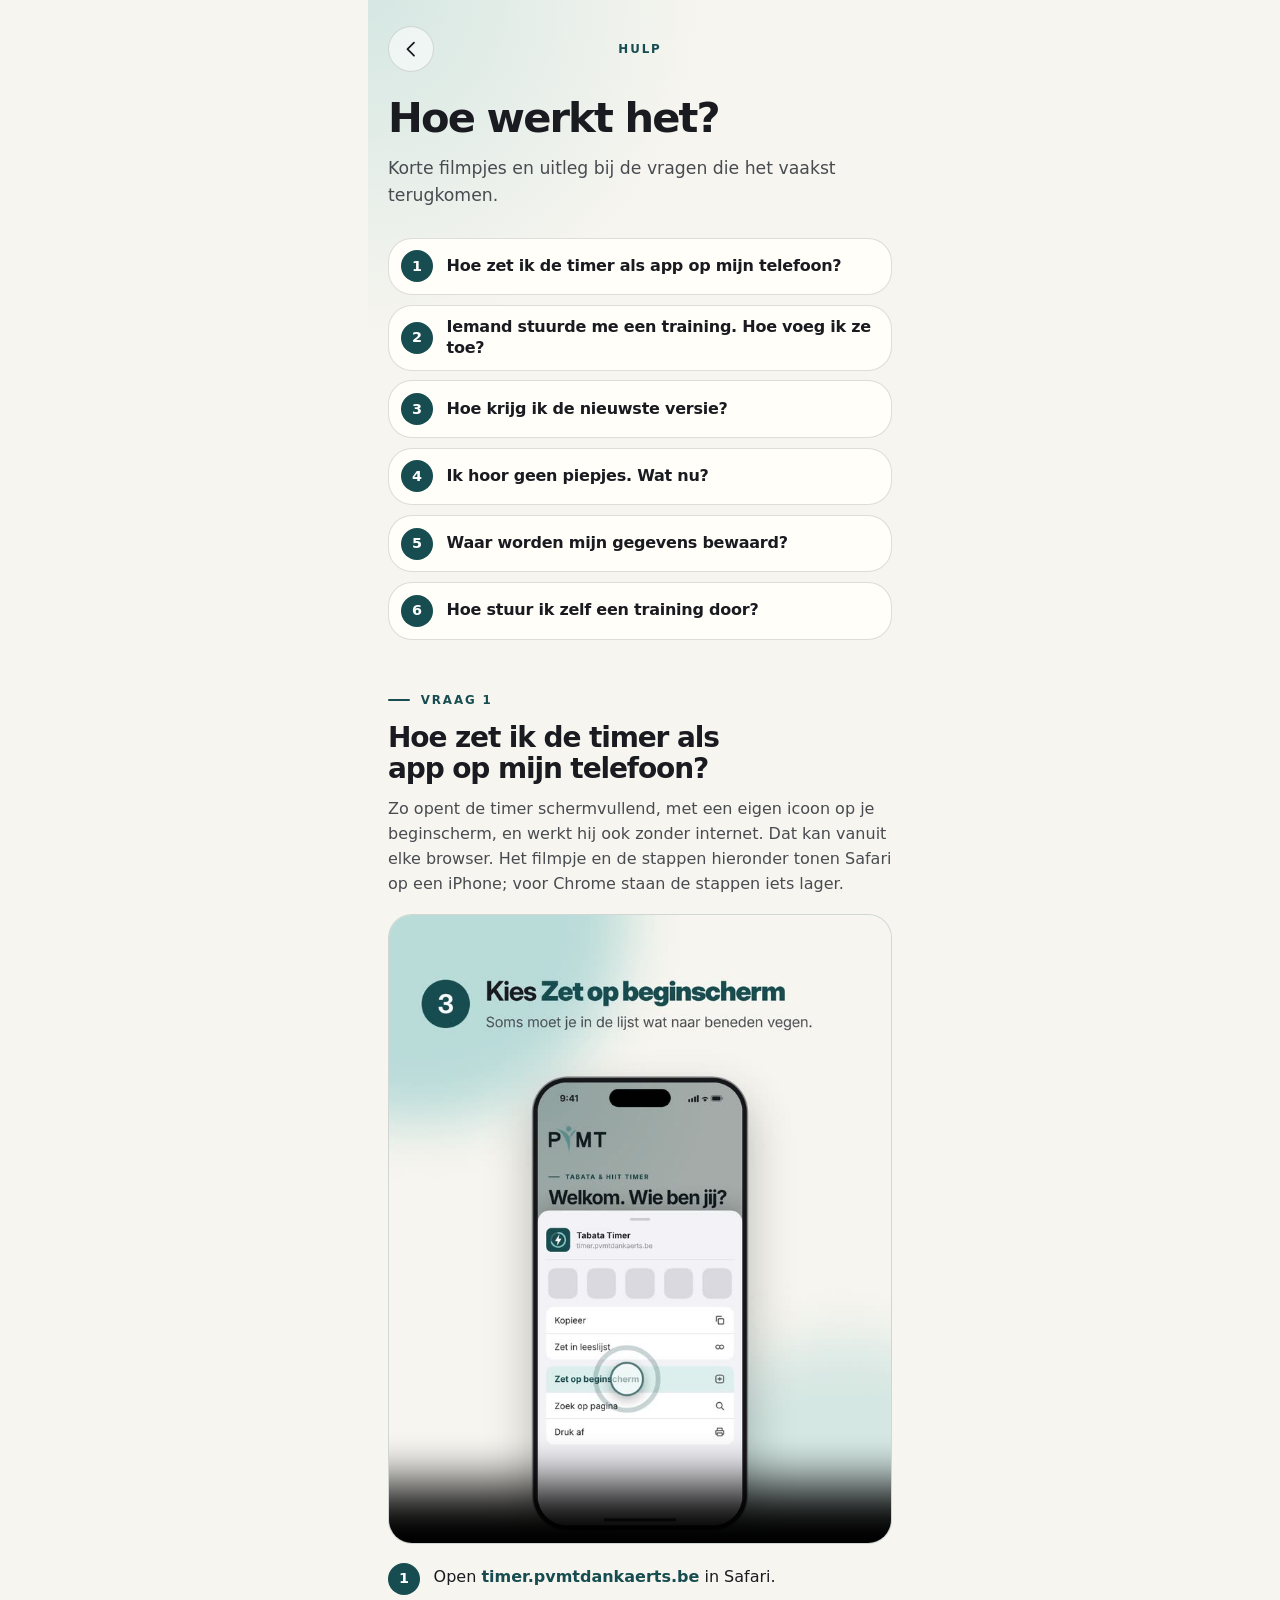
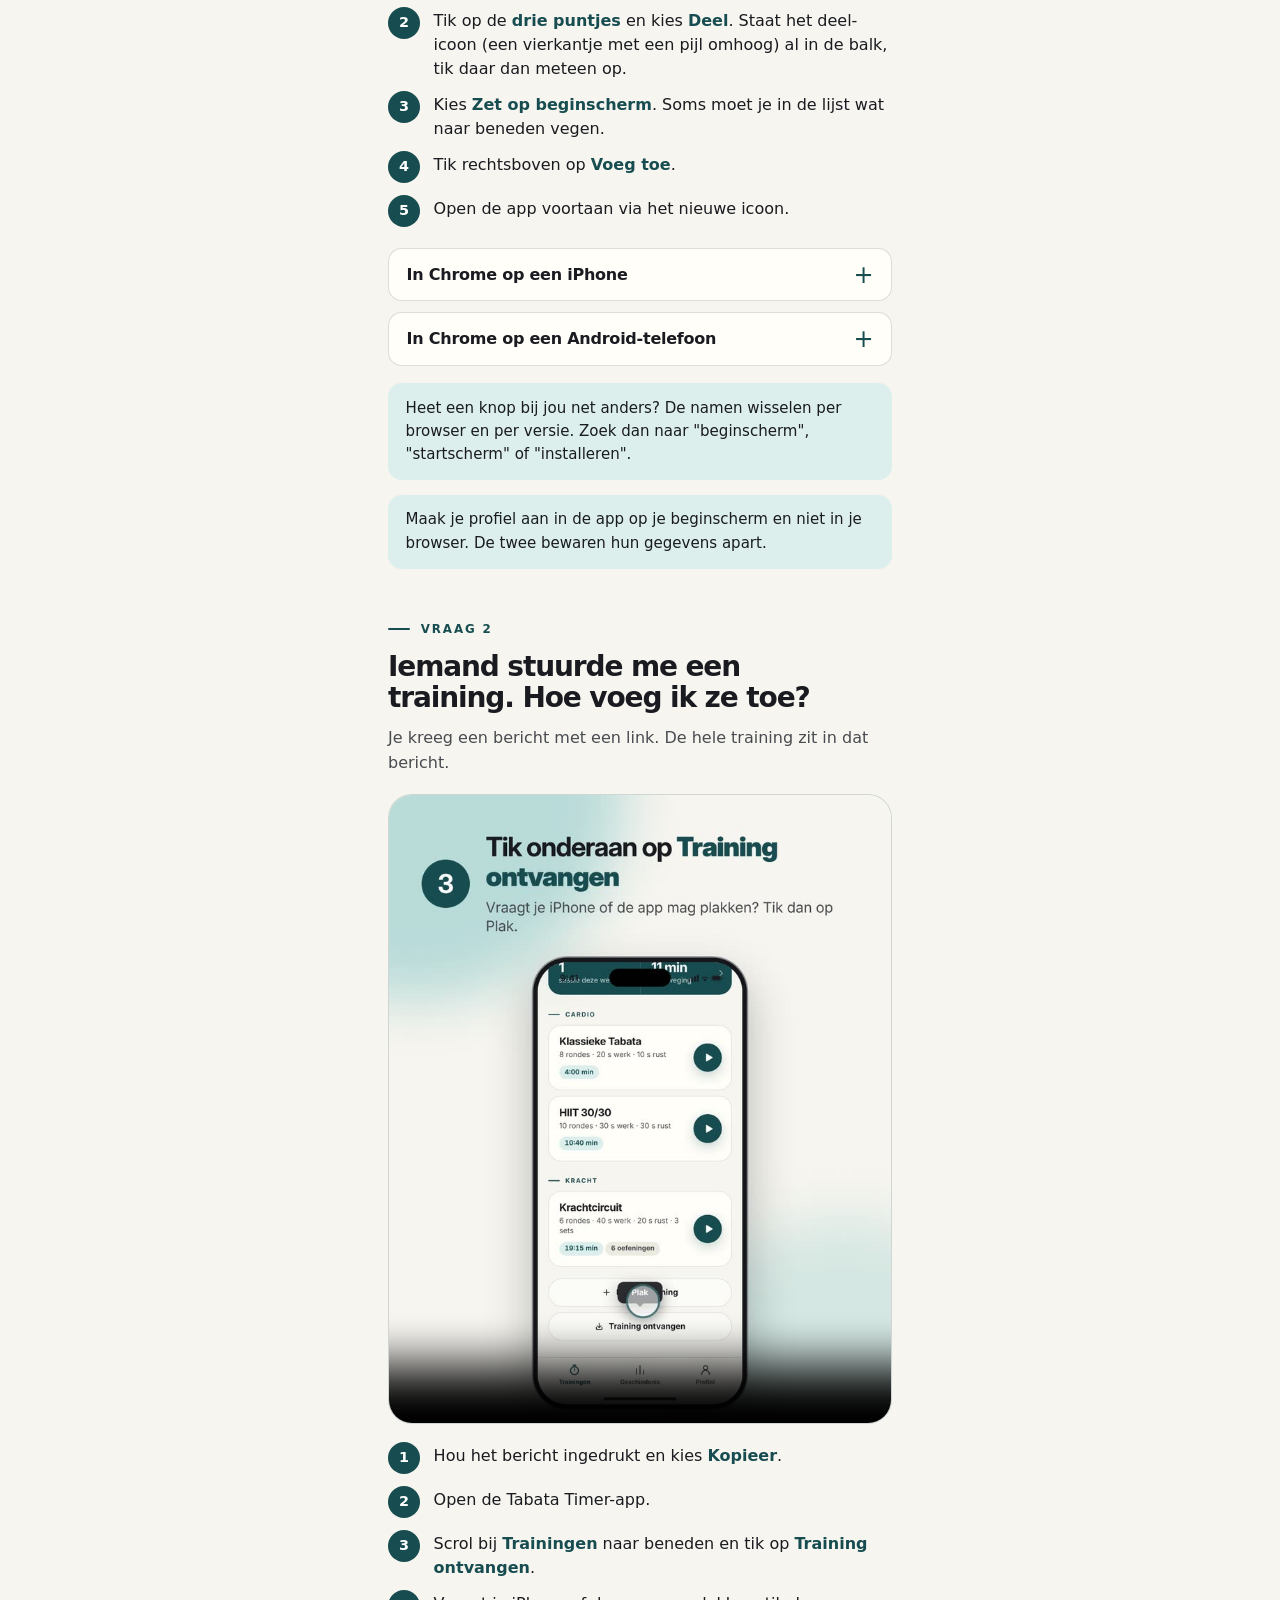
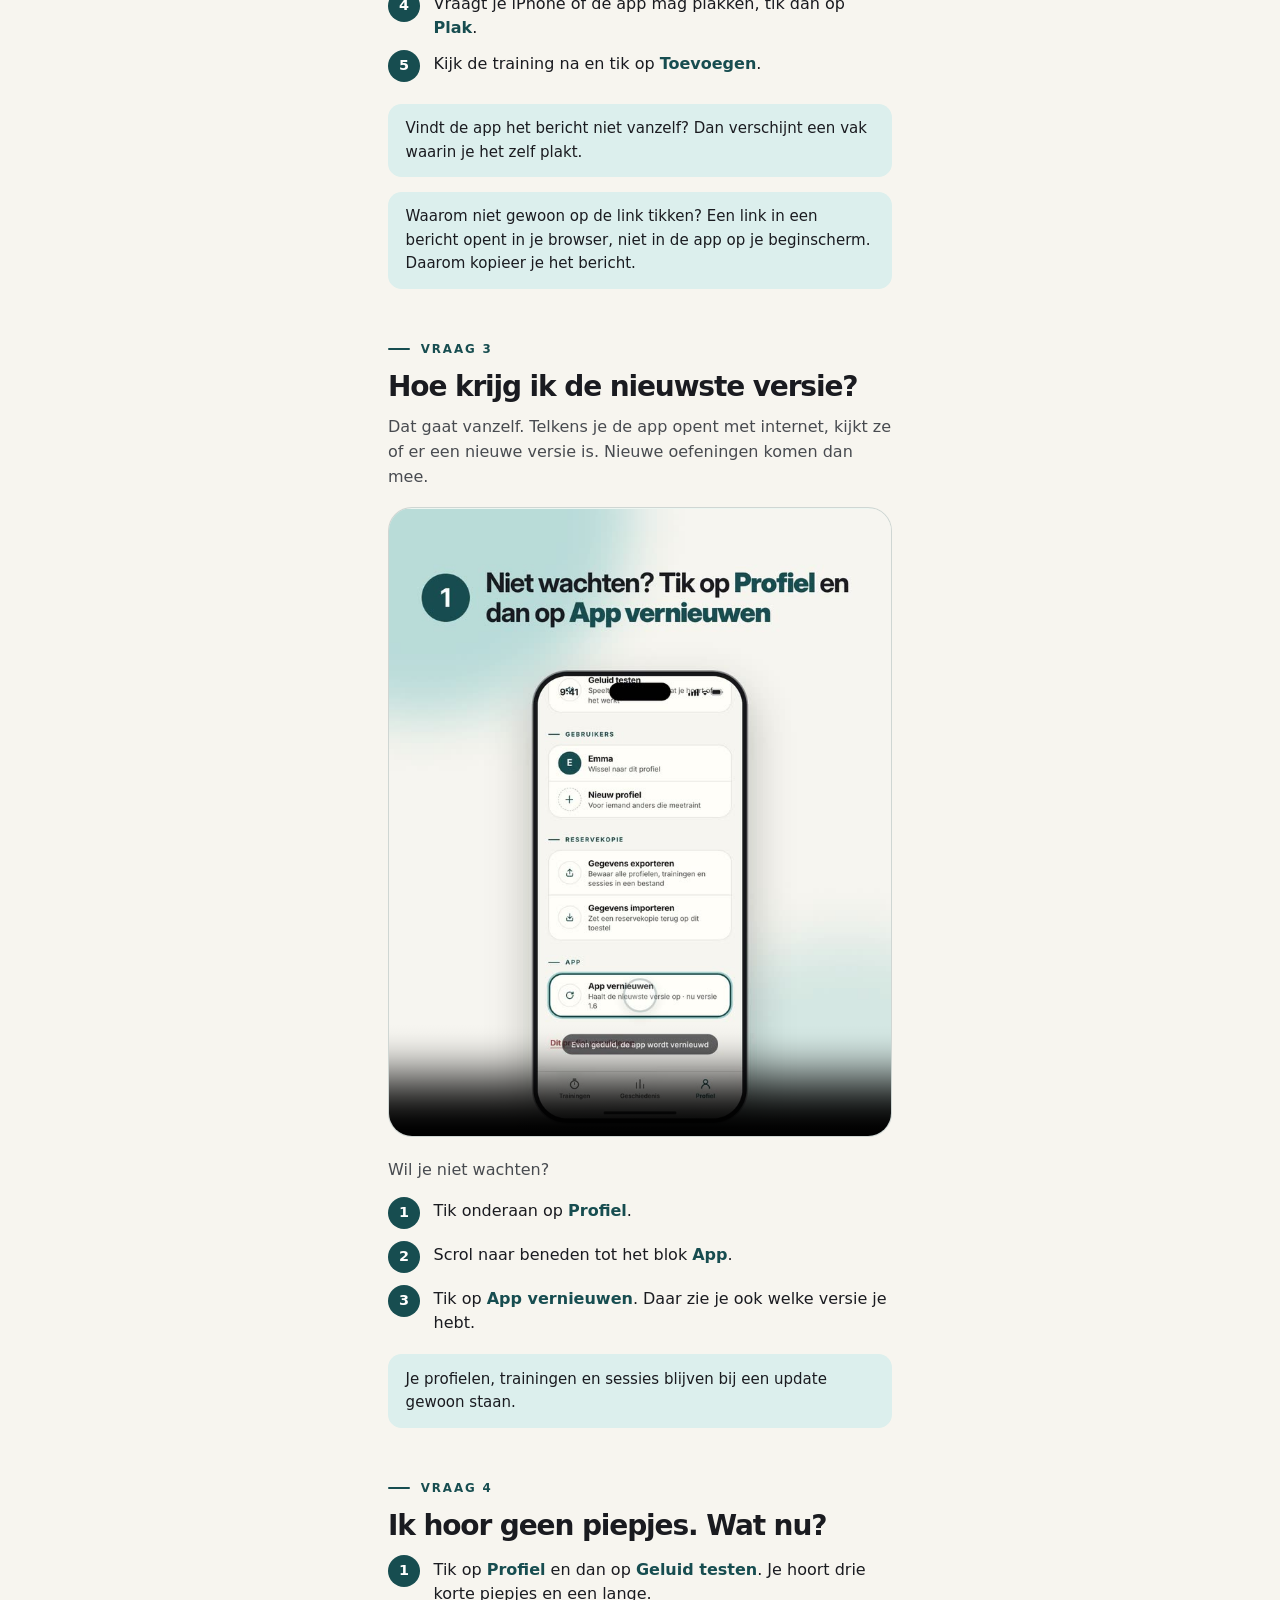
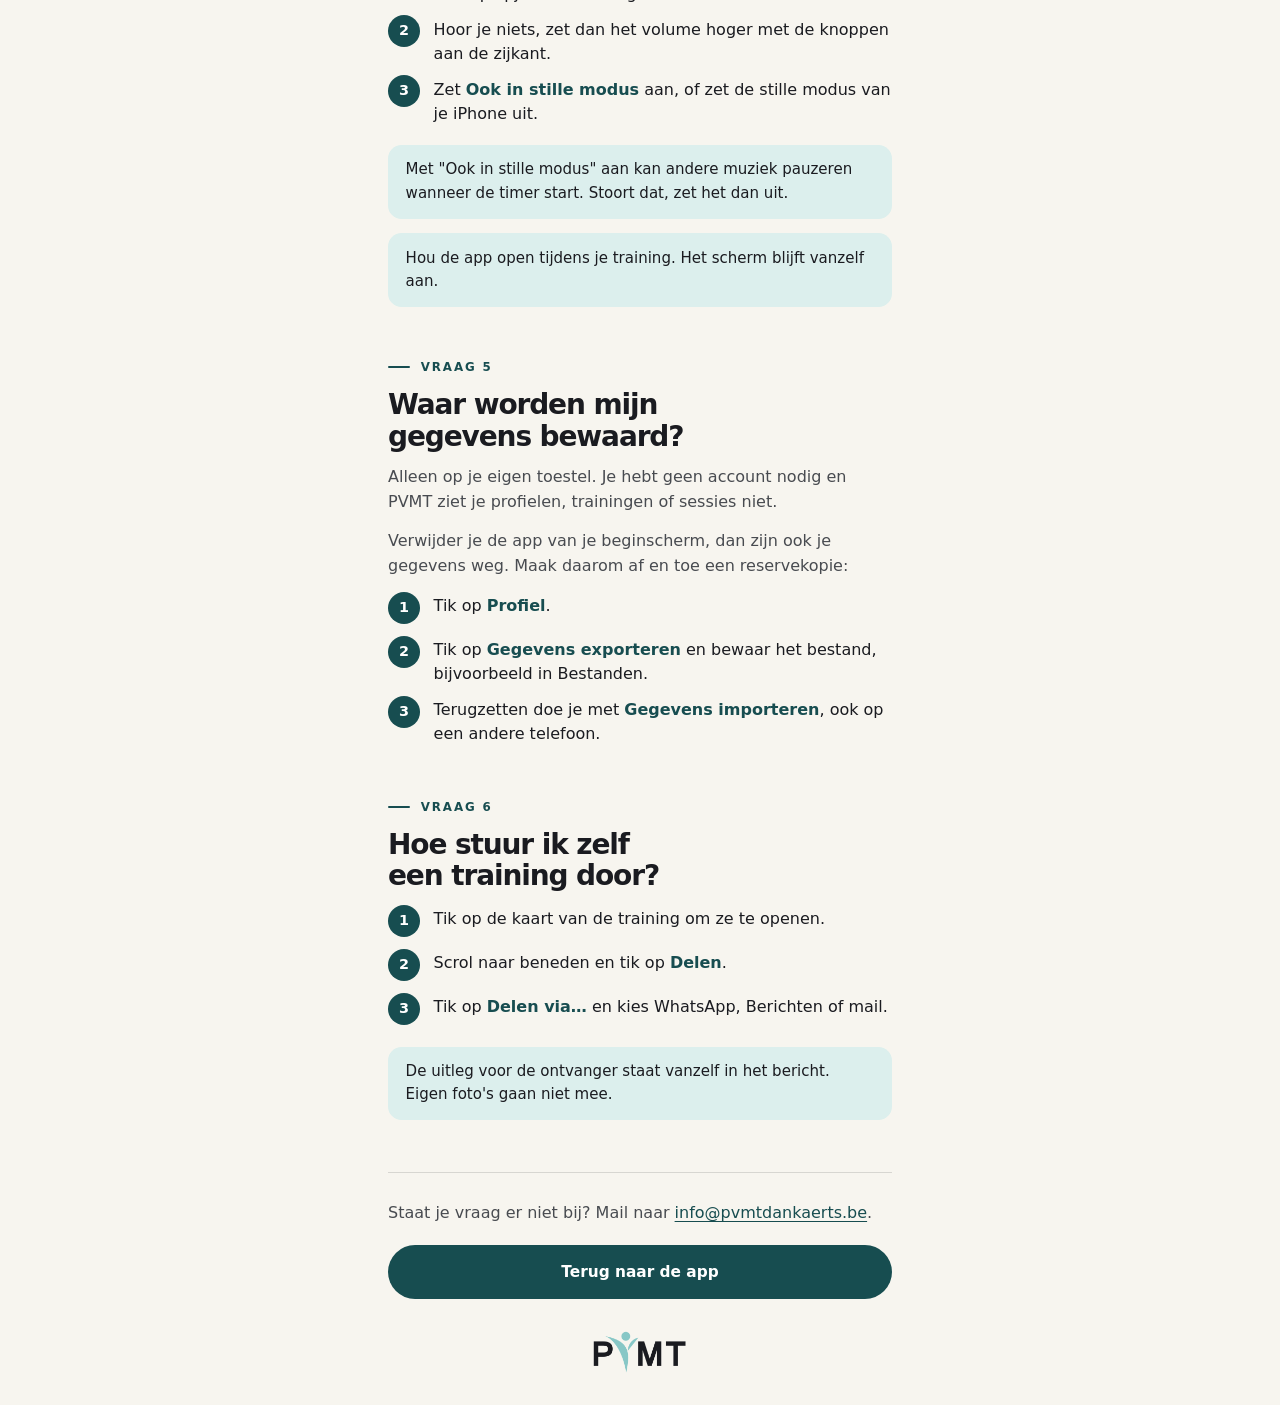
==== commit 8632bdd1: "Hulppagina: stappen voor Chrome op iPhone en op Android - Vraag 1 heet nu 'op mijn telefoon' en krij" ====
--- a/hulp/index.html
+++ b/hulp/index.html
@@ -35,7 +35,7 @@
     <p class="lead">Korte filmpjes en uitleg bij de vragen die het vaakst terugkomen.</p>
 
     <nav class="help-index" aria-label="Vragen">
-      <a href="#installeren"><span>1</span>Hoe zet ik de timer als app op mijn iPhone?</a>
+      <a href="#installeren"><span>1</span>Hoe zet ik de timer als app op mijn telefoon?</a>
       <a href="#ontvangen"><span>2</span>Iemand stuurde me een training. Hoe voeg ik ze toe?</a>
       <a href="#vernieuwen"><span>3</span>Hoe krijg ik de nieuwste versie?</a>
       <a href="#geluid"><span>4</span>Ik hoor geen piepjes. Wat nu?</a>
@@ -46,19 +46,40 @@
     <!-- ============ 1. Installeren ============ -->
     <section class="help-item" id="installeren">
       <p class="eyebrow">Vraag 1</p>
-      <h2>Hoe zet ik de timer als app op mijn iPhone?</h2>
-      <p>Zo opent de timer schermvullend, met een eigen icoon op je beginscherm, en werkt hij ook zonder internet.</p>
+      <h2>Hoe zet ik de timer als app op mijn telefoon?</h2>
+      <p>Zo opent de timer schermvullend, met een eigen icoon op je beginscherm, en werkt hij ook zonder internet. Dat kan vanuit elke browser. Het filmpje en de stappen hieronder tonen Safari op een iPhone; voor Chrome staan de stappen iets lager.</p>
       <video controls playsinline preload="none" poster="installeren.jpg" width="720" height="900">
         <source src="installeren.mp4" type="video/mp4" />
       </video>
       <ol class="help-steps">
-        <li>Open <strong>timer.pvmtdankaerts.be</strong> in je browser, bijvoorbeeld Safari of Chrome.</li>
+        <li>Open <strong>timer.pvmtdankaerts.be</strong> in Safari.</li>
         <li>Tik op de <strong>drie puntjes</strong> en kies <strong>Deel</strong>. Staat het deel-icoon (een vierkantje met een pijl omhoog) al in de balk, tik daar dan meteen op.</li>
         <li>Kies <strong>Zet op beginscherm</strong>. Soms moet je in de lijst wat naar beneden vegen.</li>
         <li>Tik rechtsboven op <strong>Voeg toe</strong>.</li>
         <li>Open de app voortaan via het nieuwe icoon.</li>
       </ol>
-      <p class="help-note">De knoppen staan niet in elke browser op dezelfde plek, en de laatste keuze heet soms iets anders, zoals "Toevoegen aan beginscherm". Zoek dan naar het deel-icoon of naar het menu van je browser.</p>
+
+      <details class="help-more">
+        <summary>In Chrome op een iPhone</summary>
+        <ol class="help-steps">
+          <li>Open <strong>timer.pvmtdankaerts.be</strong> in Chrome.</li>
+          <li>Tik rechts van de adresbalk op het <strong>deel-icoon</strong> (een vierkantje met een pijl omhoog).</li>
+          <li>Zoek in de lijst naar <strong>Toevoegen aan startscherm</strong> en tik erop.</li>
+          <li>Bevestig als je telefoon daarom vraagt.</li>
+        </ol>
+      </details>
+
+      <details class="help-more">
+        <summary>In Chrome op een Android-telefoon</summary>
+        <ol class="help-steps">
+          <li>Open <strong>timer.pvmtdankaerts.be</strong> in Chrome.</li>
+          <li>Tik rechts van de adresbalk op de <strong>drie puntjes</strong>.</li>
+          <li>Tik op <strong>Installeren en snelkoppeling maken</strong> en daarna op <strong>Installeren</strong>.</li>
+          <li>Volg de aanwijzingen op het scherm.</li>
+        </ol>
+      </details>
+
+      <p class="help-note">Heet een knop bij jou net anders? De namen wisselen per browser en per versie. Zoek dan naar "beginscherm", "startscherm" of "installeren".</p>
       <p class="help-note">Maak je profiel aan in de app op je beginscherm en niet in je browser. De twee bewaren hun gegevens apart.</p>
     </section>
 
--- a/css/hulp.css
+++ b/css/hulp.css
@@ -161,3 +161,51 @@
   height: 2.6rem;
   margin: 2rem auto 0;
 }
+
+/* ---- Uitklapbare extra stappen (bv. voor een andere browser) ---- */
+.help-more {
+  margin: 0 0 0.7rem;
+  border: 1px solid var(--line);
+  border-radius: var(--radius-sm);
+  background: var(--surface);
+}
+
+.help-more summary {
+  display: flex;
+  align-items: center;
+  justify-content: space-between;
+  gap: 1rem;
+  min-height: 3.2rem;
+  padding: 0.6rem 1.1rem;
+  font-weight: 650;
+  letter-spacing: -0.015em;
+  cursor: pointer;
+  list-style: none;
+}
+
+.help-more summary::-webkit-details-marker {
+  display: none;
+}
+
+/* Het plusje wordt een kruisje als het blok open staat */
+.help-more summary::after {
+  content: "+";
+  flex: none;
+  color: var(--petrol);
+  font-size: 1.5rem;
+  font-weight: 500;
+  line-height: 1;
+  transition: transform 0.2s;
+}
+
+.help-more[open] summary::after {
+  transform: rotate(45deg);
+}
+
+.help-more .help-steps {
+  margin: 0.4rem 1.1rem 1.1rem;
+}
+
+.help-more + .help-note {
+  margin-top: 1.1rem;
+}
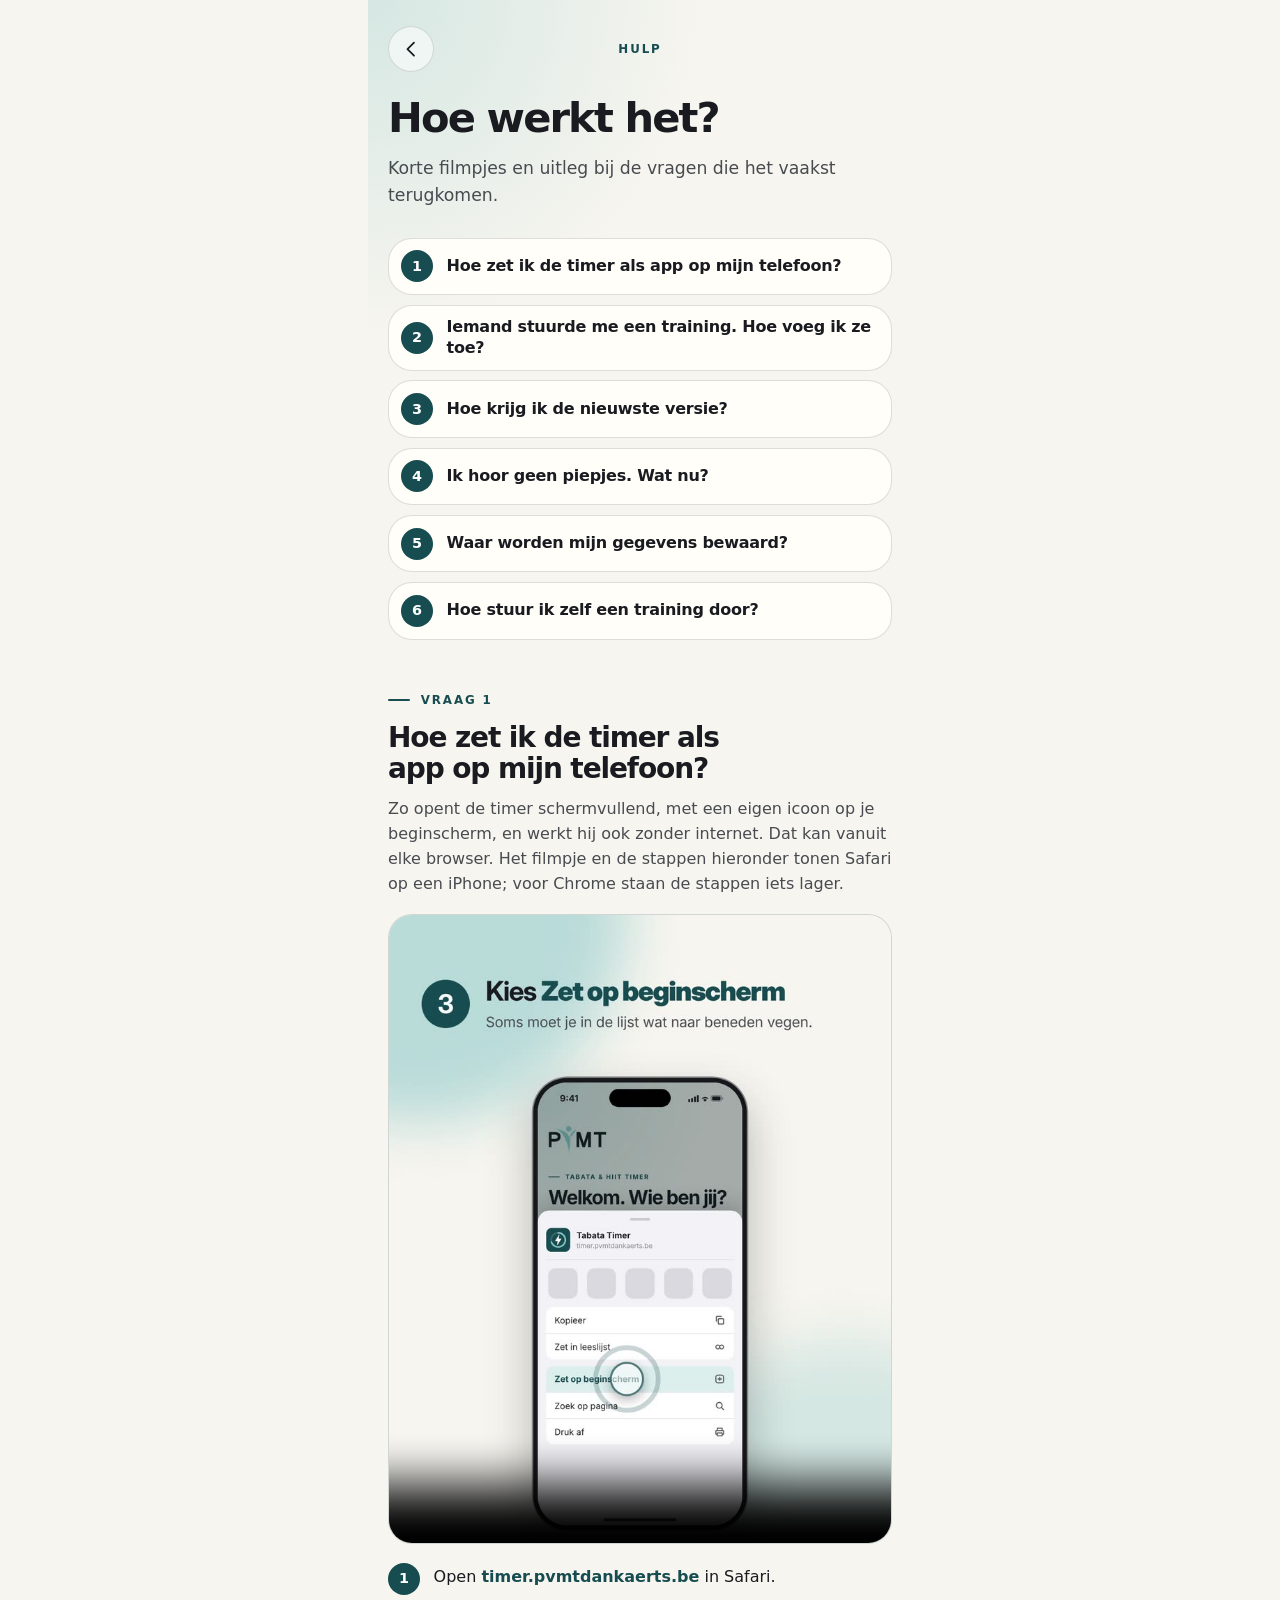
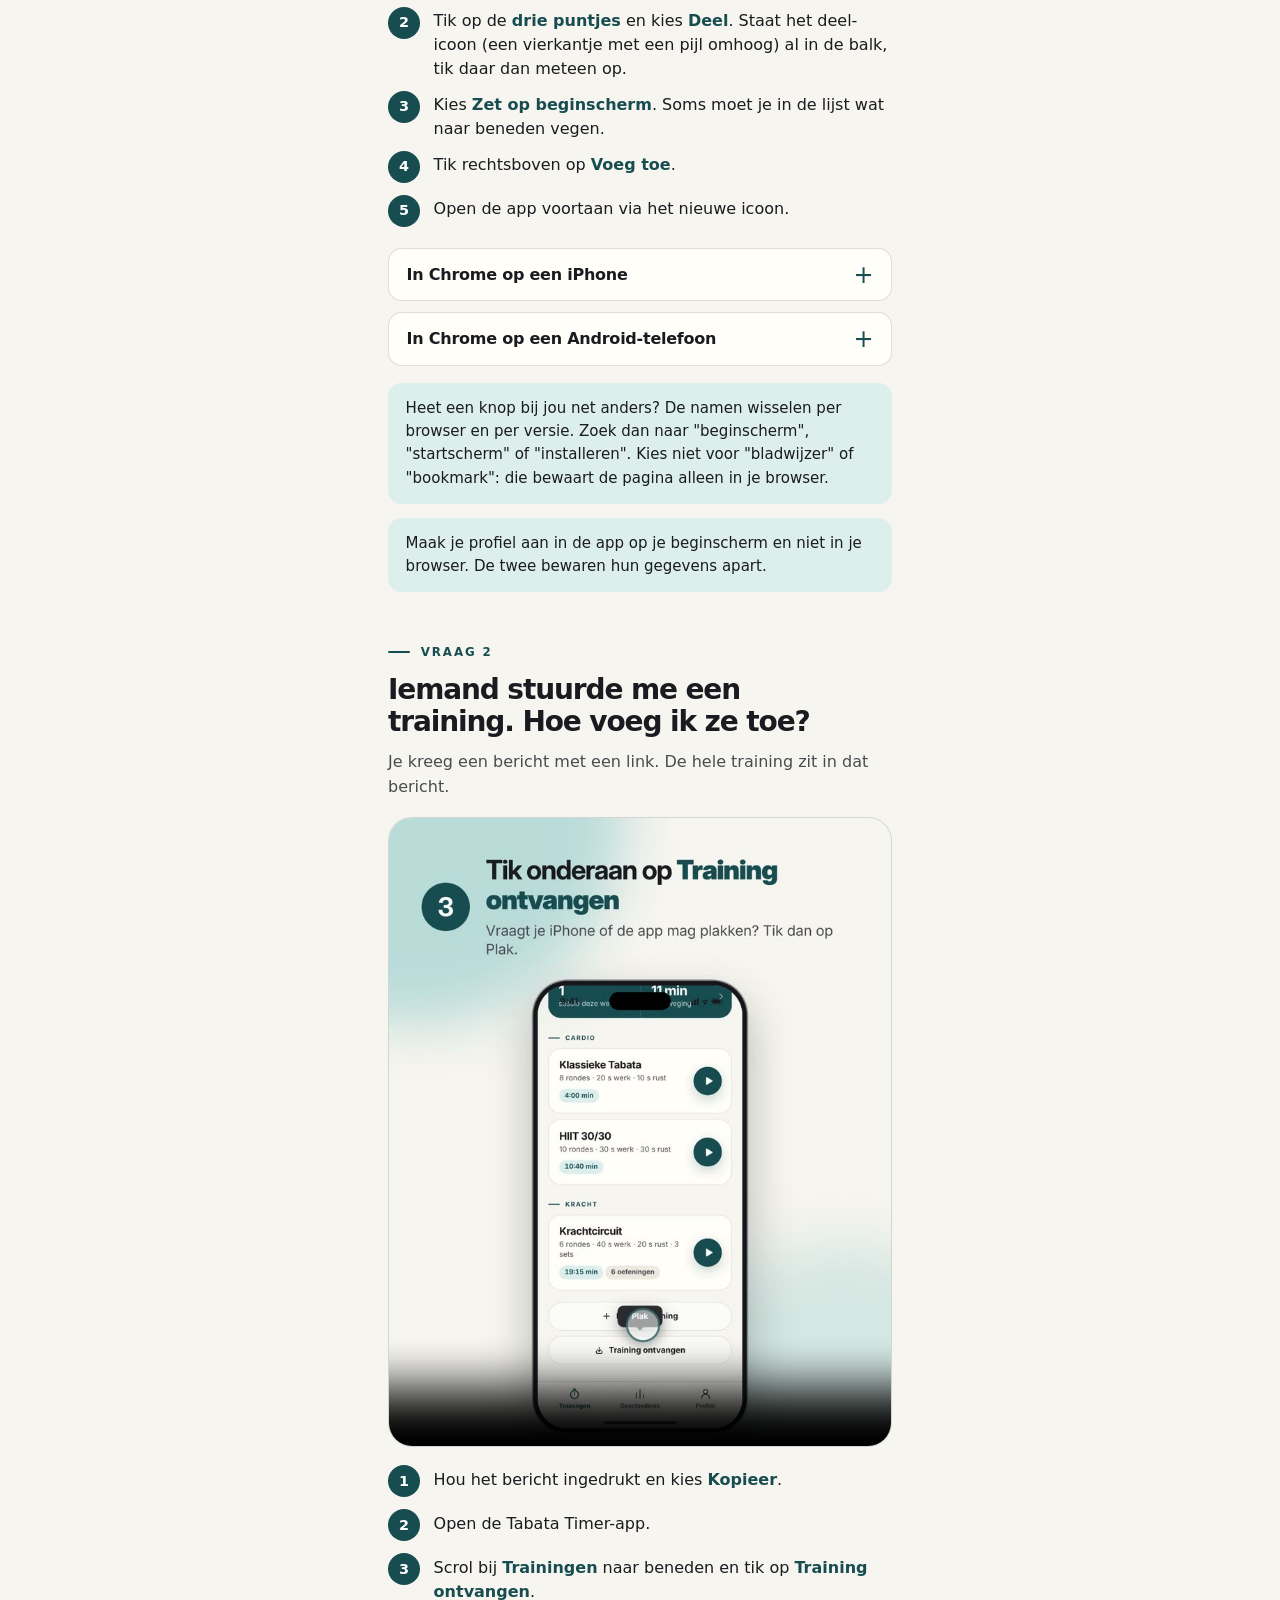
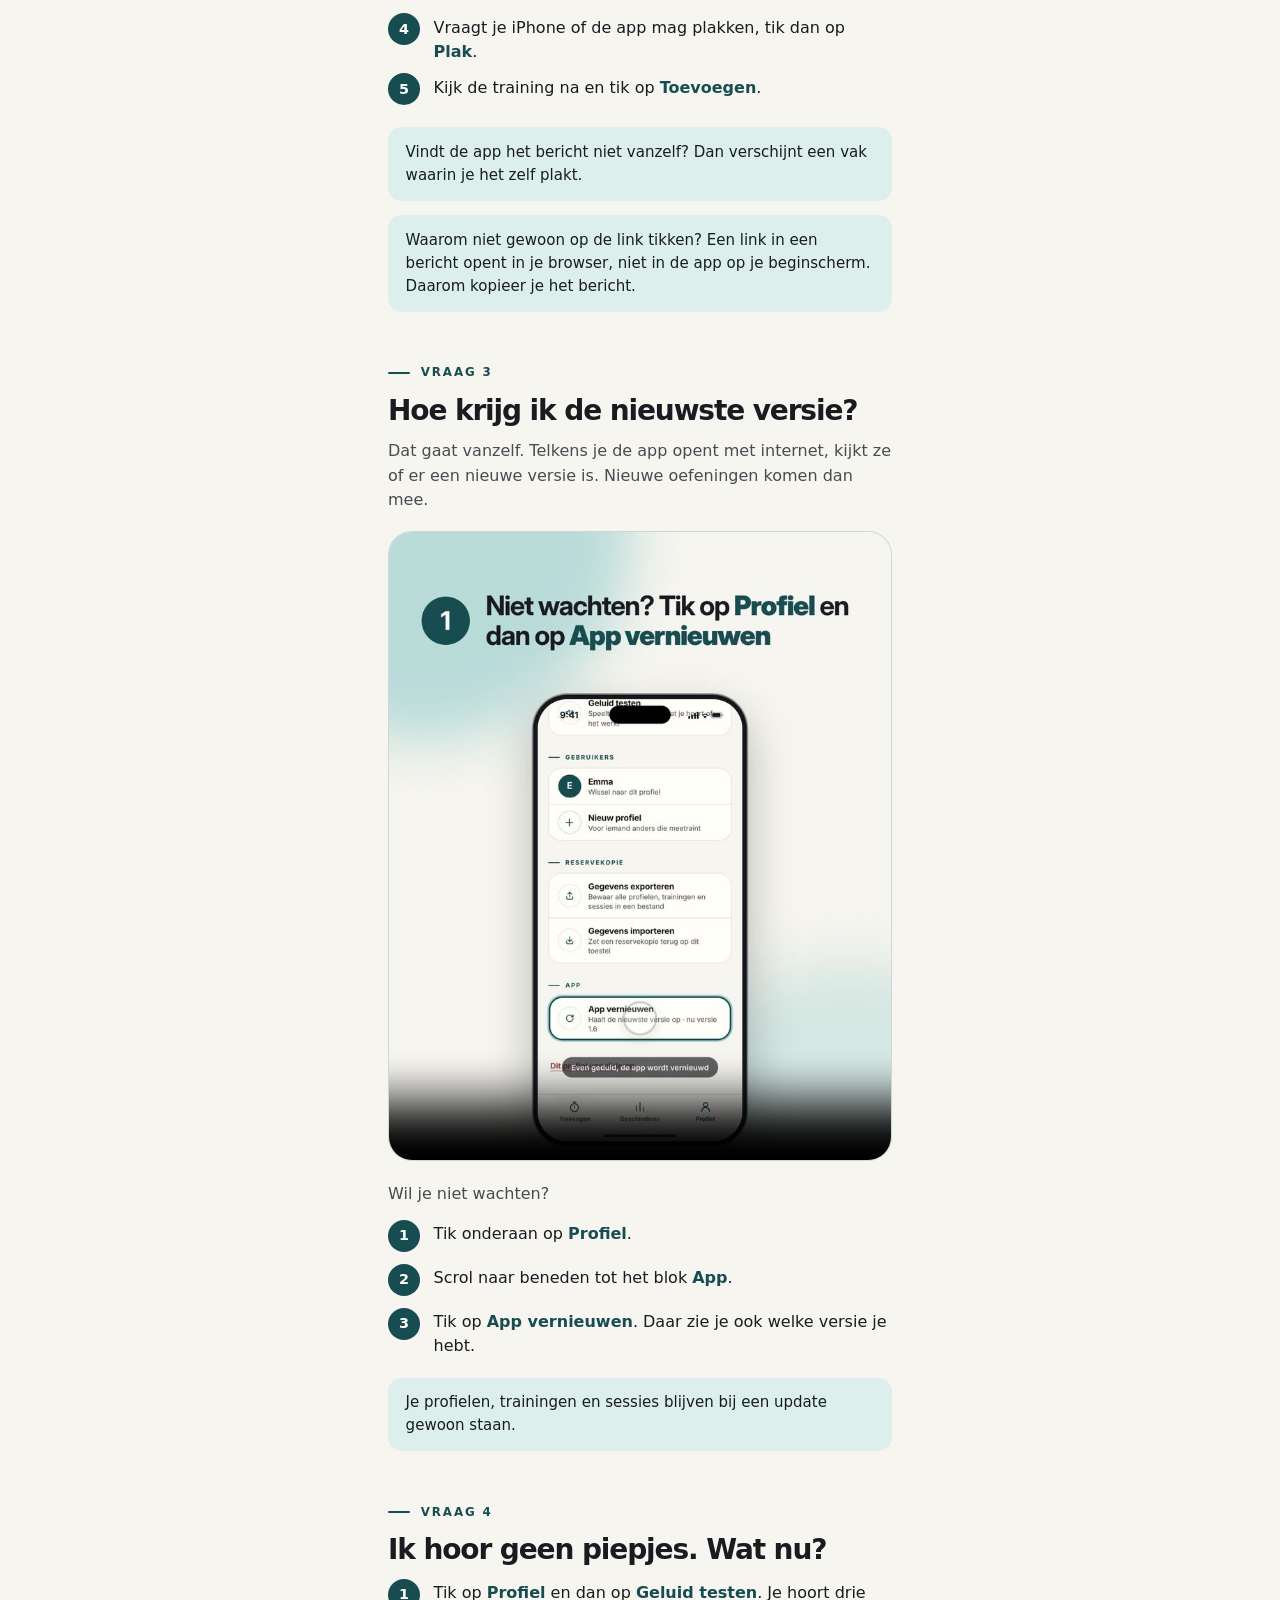
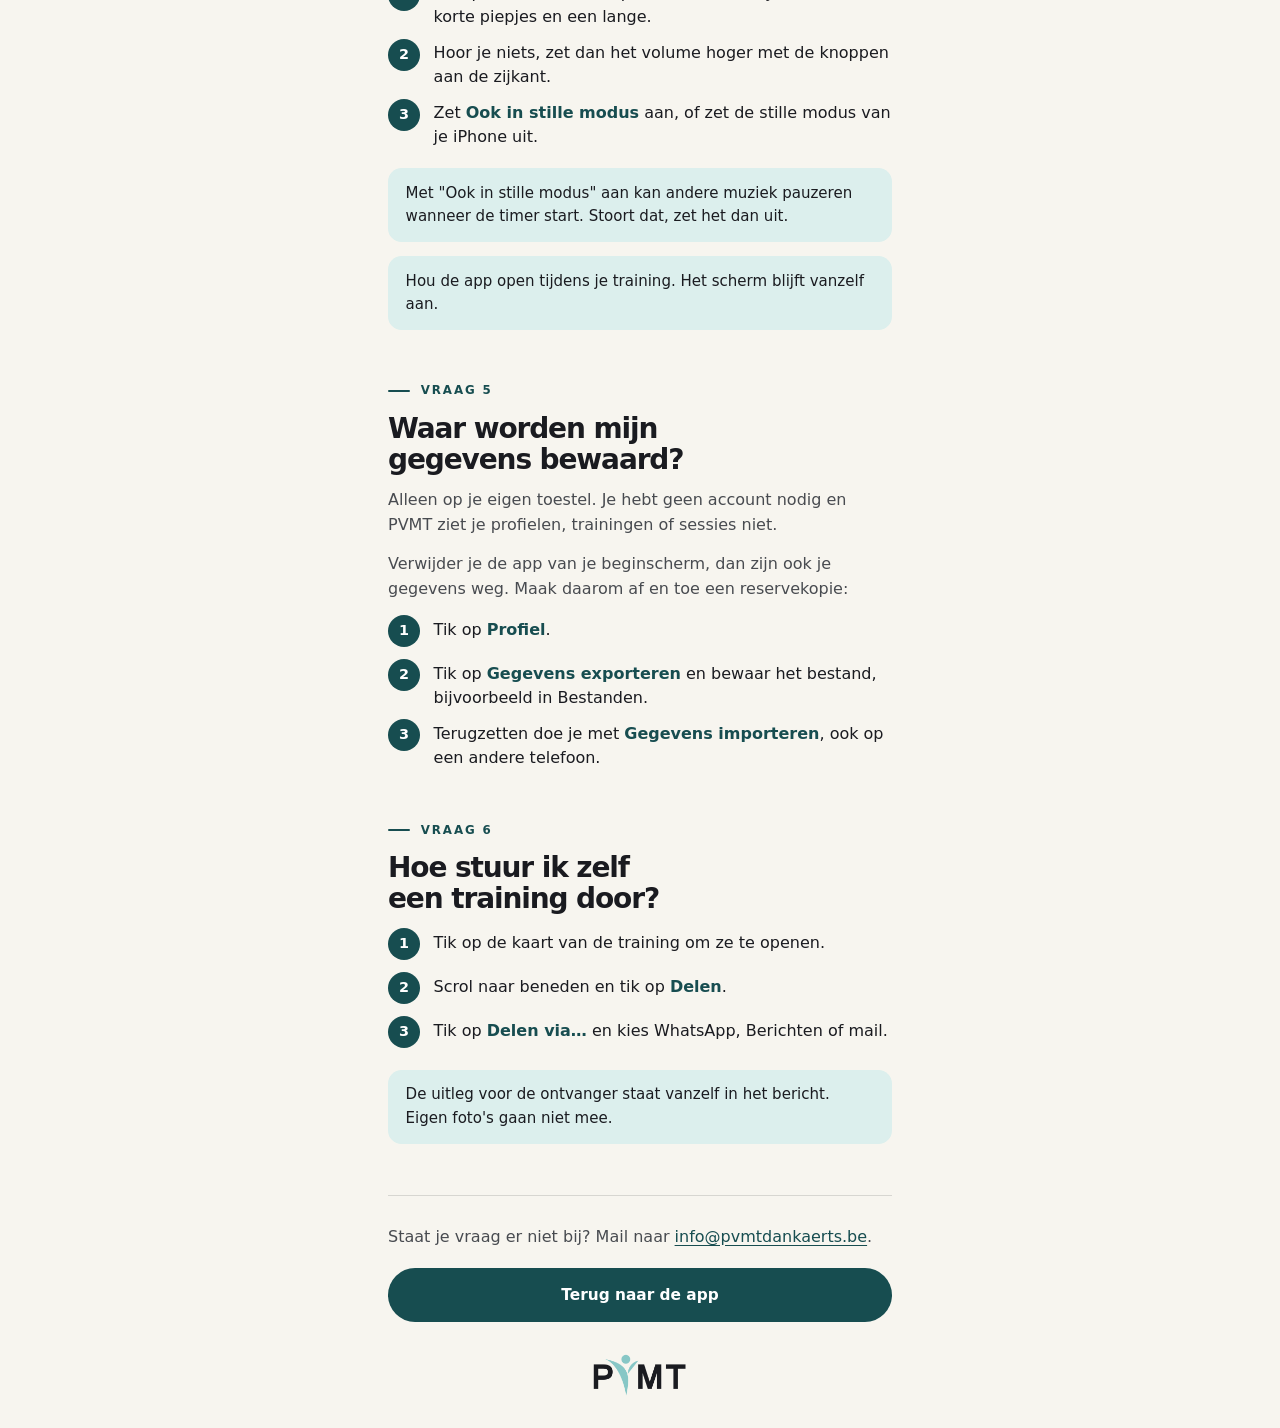
==== commit 5cb0614a: "Hulppagina: alternatieve namen van de knoppen en waarschuwing voor bladwijzers - Chrome op iPhone: '" ====
--- a/hulp/index.html
+++ b/hulp/index.html
@@ -64,7 +64,7 @@
         <ol class="help-steps">
           <li>Open <strong>timer.pvmtdankaerts.be</strong> in Chrome.</li>
           <li>Tik rechts van de adresbalk op het <strong>deel-icoon</strong> (een vierkantje met een pijl omhoog).</li>
-          <li>Zoek in de lijst naar <strong>Toevoegen aan startscherm</strong> en tik erop.</li>
+          <li>Veeg in de lijst naar beneden en tik op <strong>Toevoegen aan startscherm</strong>. Op sommige toestellen heet dat <strong>Zet op beginscherm</strong>.</li>
           <li>Bevestig als je telefoon daarom vraagt.</li>
         </ol>
       </details>
@@ -74,12 +74,12 @@
         <ol class="help-steps">
           <li>Open <strong>timer.pvmtdankaerts.be</strong> in Chrome.</li>
           <li>Tik rechts van de adresbalk op de <strong>drie puntjes</strong>.</li>
-          <li>Tik op <strong>Installeren en snelkoppeling maken</strong> en daarna op <strong>Installeren</strong>.</li>
+          <li>Tik op <strong>Installeren en snelkoppeling maken</strong> en daarna op <strong>Installeren</strong>. In een oudere versie heet dat <strong>App installeren</strong> of <strong>Toevoegen aan startscherm</strong>.</li>
           <li>Volg de aanwijzingen op het scherm.</li>
         </ol>
       </details>
 
-      <p class="help-note">Heet een knop bij jou net anders? De namen wisselen per browser en per versie. Zoek dan naar "beginscherm", "startscherm" of "installeren".</p>
+      <p class="help-note">Heet een knop bij jou net anders? De namen wisselen per browser en per versie. Zoek dan naar "beginscherm", "startscherm" of "installeren". Kies niet voor "bladwijzer" of "bookmark": die bewaart de pagina alleen in je browser.</p>
       <p class="help-note">Maak je profiel aan in de app op je beginscherm en niet in je browser. De twee bewaren hun gegevens apart.</p>
     </section>
 
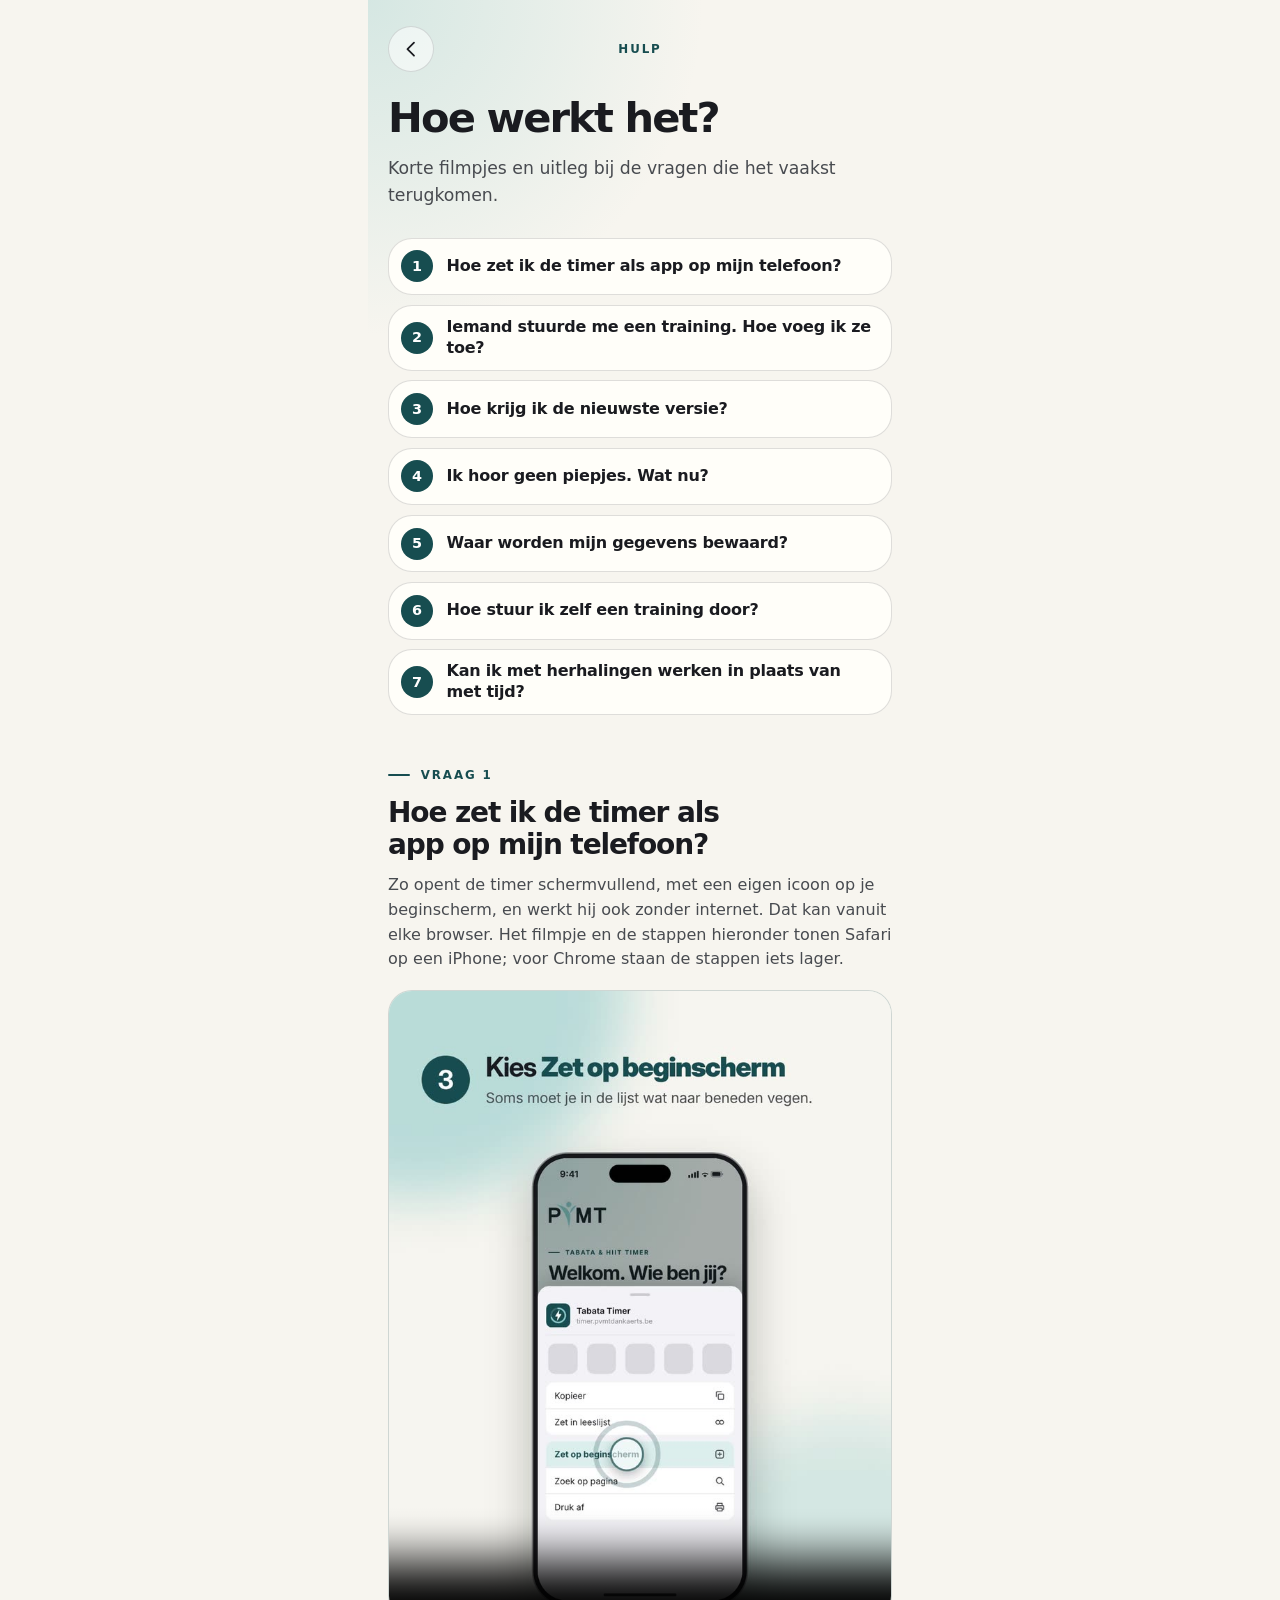
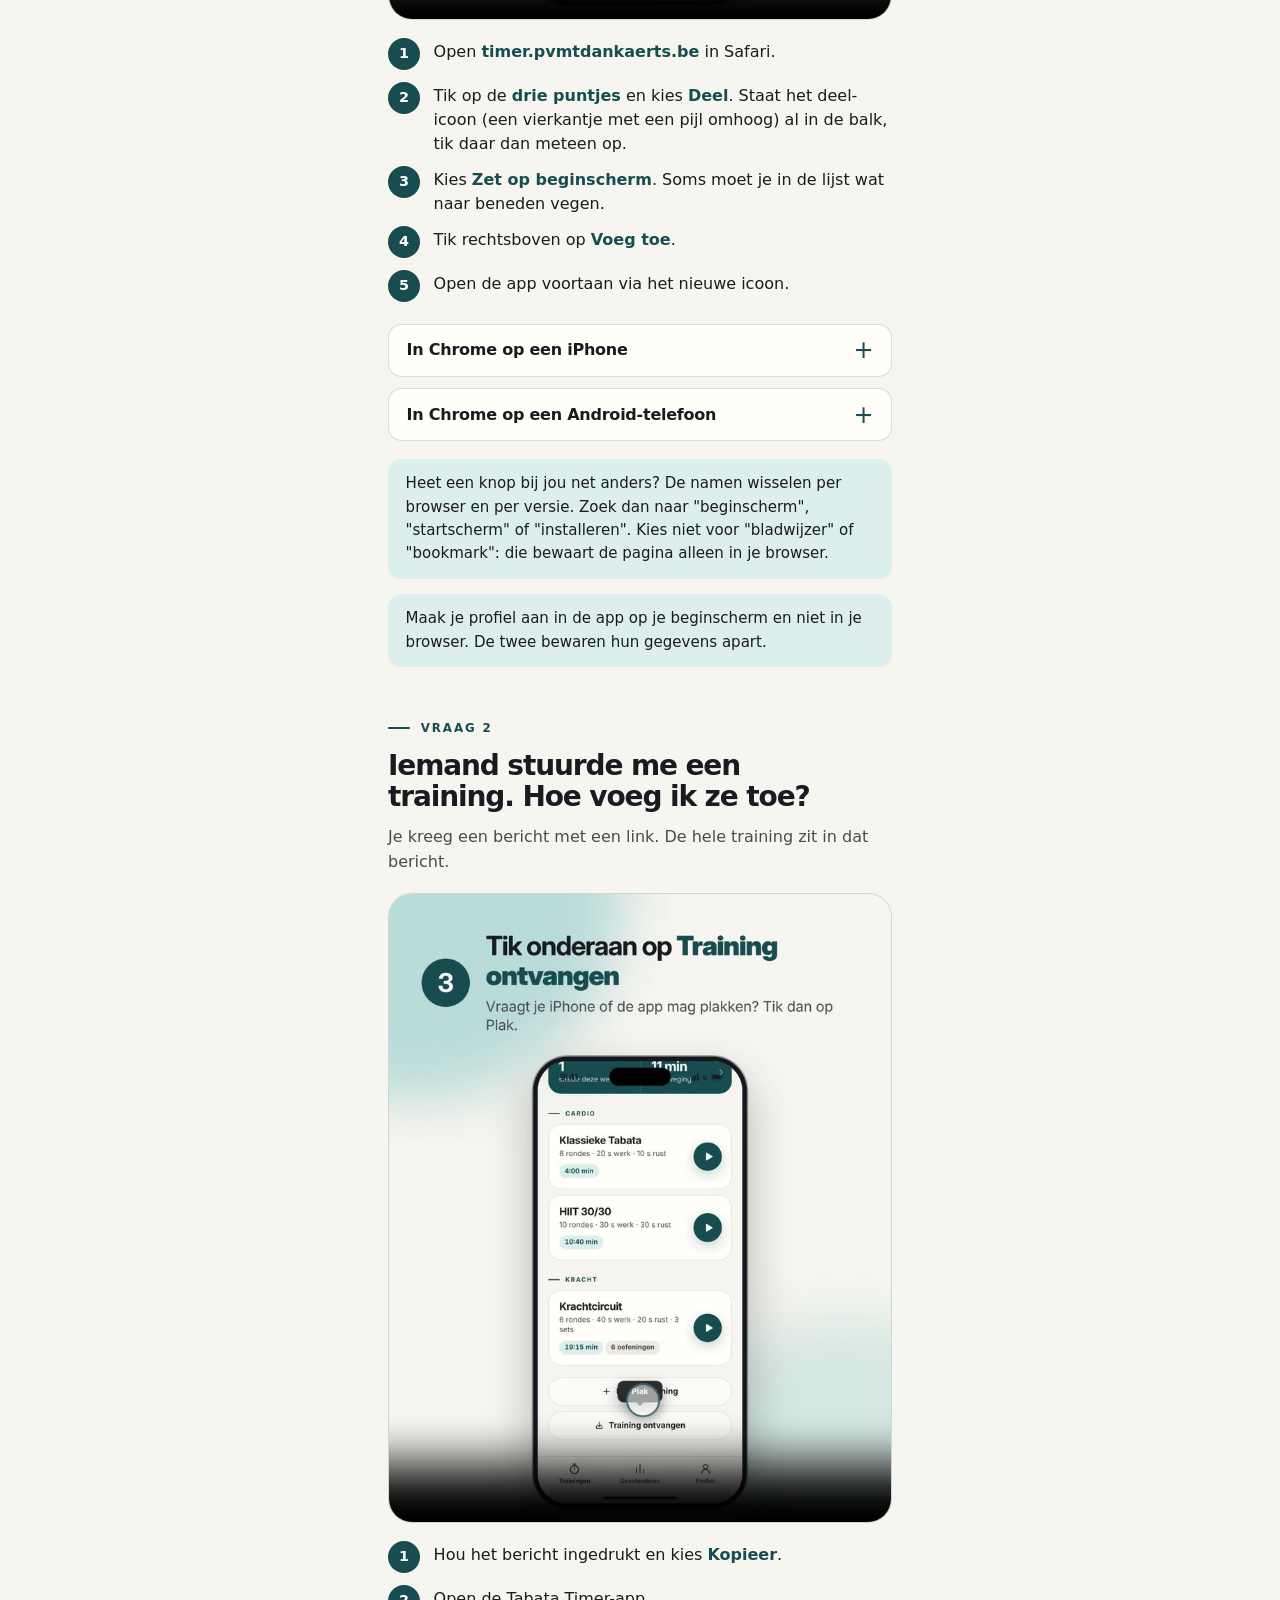
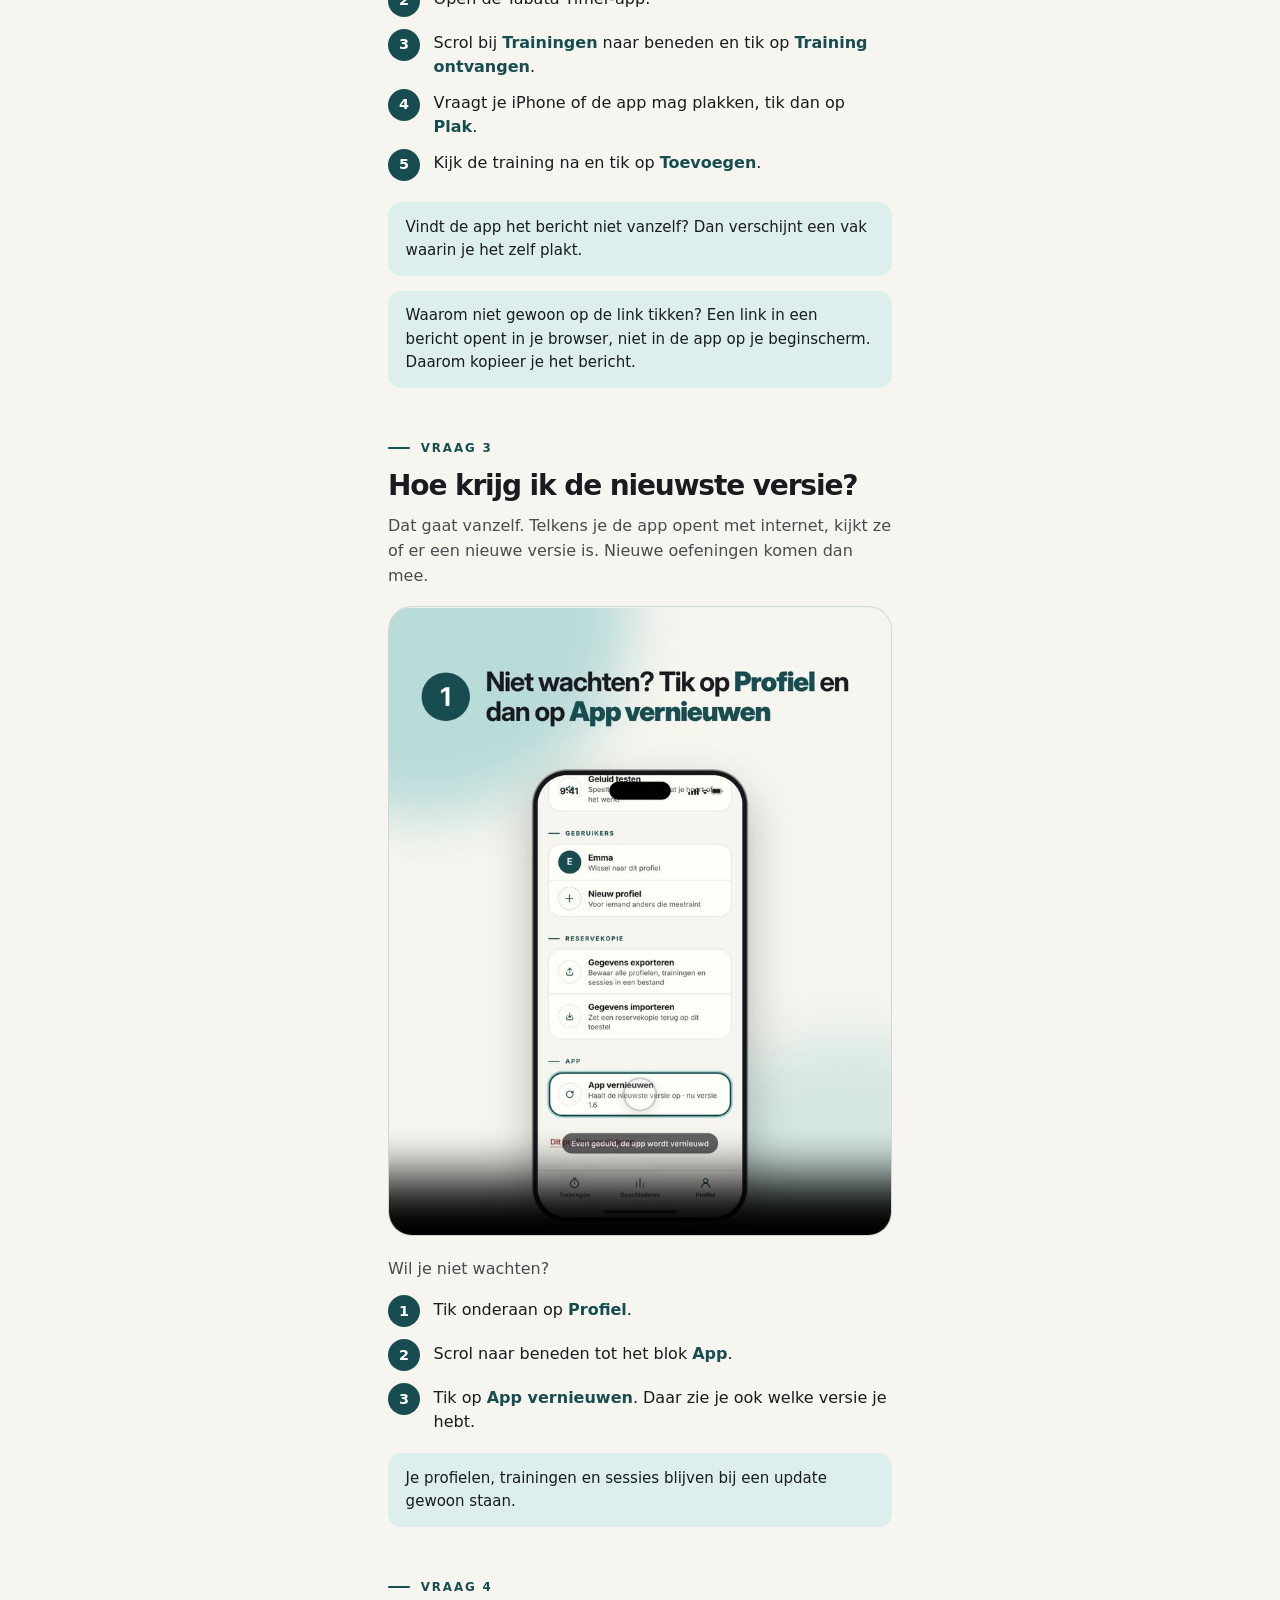
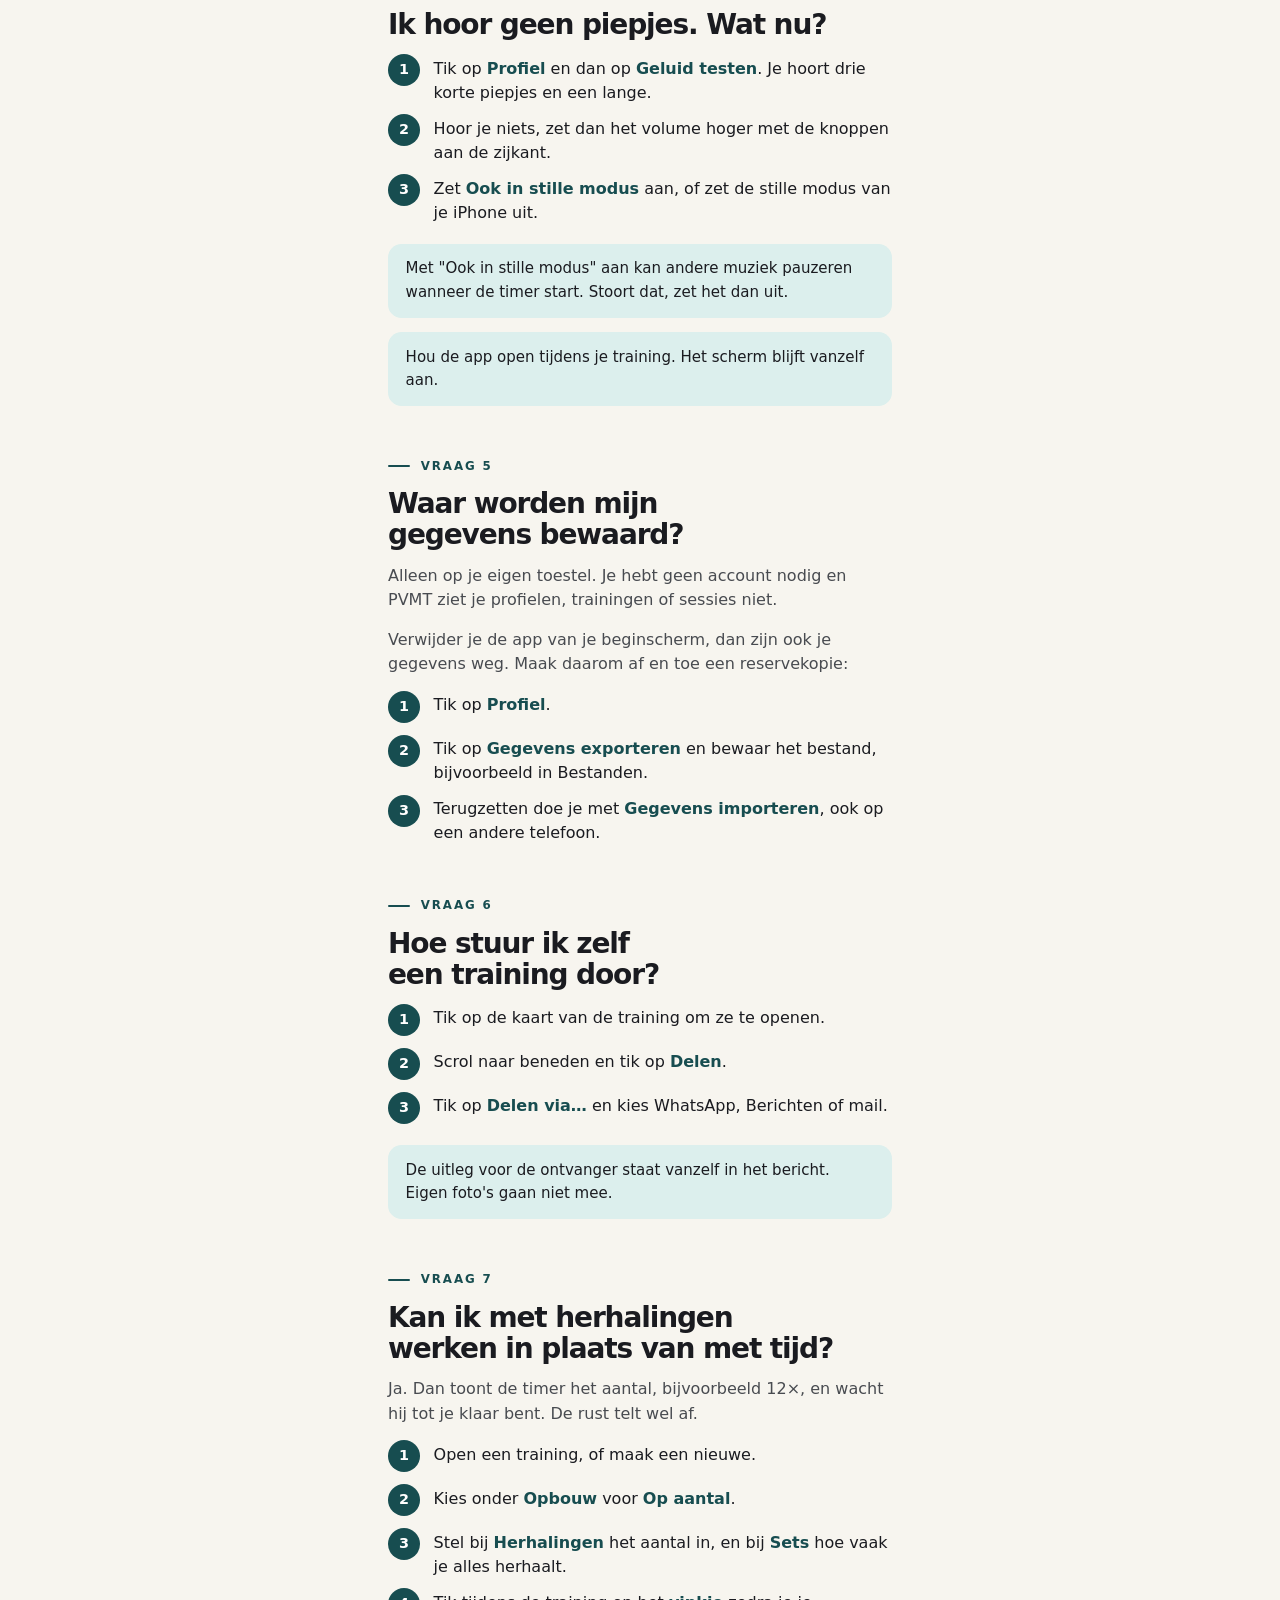
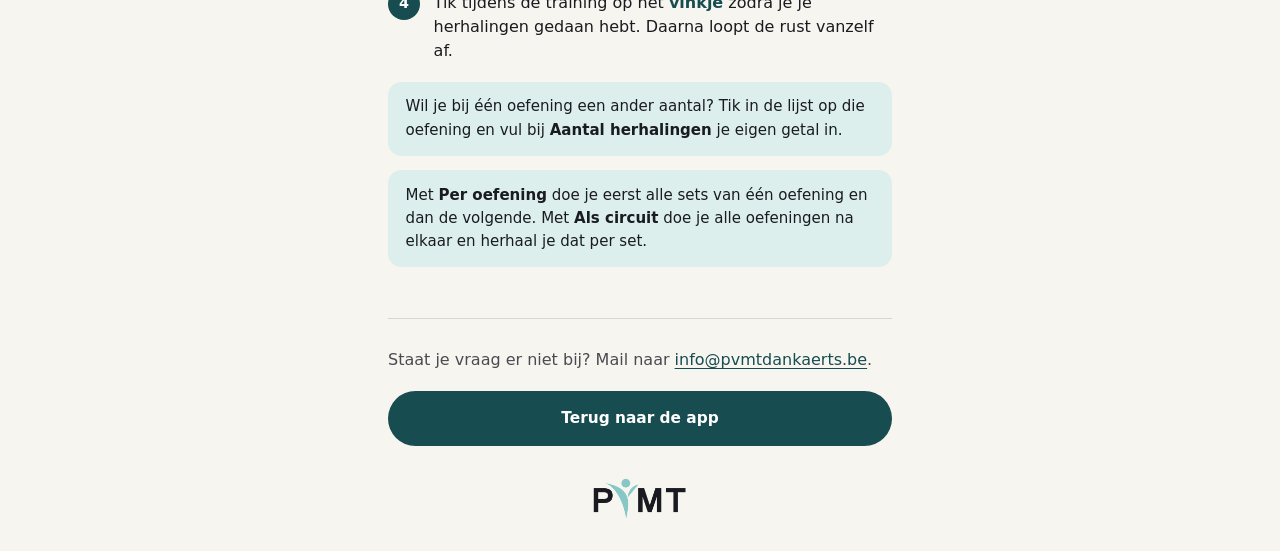
==== commit aa855636: "Werk op aantal herhalingen en keuze tussen circuit en per oefening - Per training kiezen: werk op ti" ====
--- a/hulp/index.html
+++ b/hulp/index.html
@@ -41,6 +41,7 @@
       <a href="#geluid"><span>4</span>Ik hoor geen piepjes. Wat nu?</a>
       <a href="#gegevens"><span>5</span>Waar worden mijn gegevens bewaard?</a>
       <a href="#delen"><span>6</span>Hoe stuur ik zelf een training door?</a>
+      <a href="#aantal"><span>7</span>Kan ik met herhalingen werken in plaats van met tijd?</a>
     </nav>
 
     <!-- ============ 1. Installeren ============ -->
@@ -157,6 +158,21 @@
       <p class="help-note">De uitleg voor de ontvanger staat vanzelf in het bericht. Eigen foto's gaan niet mee.</p>
     </section>
 
+    <!-- ============ 7. Herhalingen en sets ============ -->
+    <section class="help-item" id="aantal">
+      <p class="eyebrow">Vraag 7</p>
+      <h2>Kan ik met herhalingen werken in plaats van met tijd?</h2>
+      <p>Ja. Dan toont de timer het aantal, bijvoorbeeld 12×, en wacht hij tot je klaar bent. De rust telt wel af.</p>
+      <ol class="help-steps">
+        <li>Open een training, of maak een nieuwe.</li>
+        <li>Kies onder <strong>Opbouw</strong> voor <strong>Op aantal</strong>.</li>
+        <li>Stel bij <strong>Herhalingen</strong> het aantal in, en bij <strong>Sets</strong> hoe vaak je alles herhaalt.</li>
+        <li>Tik tijdens de training op het <strong>vinkje</strong> zodra je je herhalingen gedaan hebt. Daarna loopt de rust vanzelf af.</li>
+      </ol>
+      <p class="help-note">Wil je bij één oefening een ander aantal? Tik in de lijst op die oefening en vul bij <strong>Aantal herhalingen</strong> je eigen getal in.</p>
+      <p class="help-note">Met <strong>Per oefening</strong> doe je eerst alle sets van één oefening en dan de volgende. Met <strong>Als circuit</strong> doe je alle oefeningen na elkaar en herhaal je dat per set.</p>
+    </section>
+
     <footer class="help-footer">
       <p>Staat je vraag er niet bij? Mail naar <a href="mailto:info@pvmtdankaerts.be">info@pvmtdankaerts.be</a>.</p>
       <a class="button button--primary button--wide" href="../">Terug naar de app</a>
--- a/css/app.css
+++ b/css/app.css
@@ -1946,3 +1946,16 @@
 .help-link {
   margin-top: 1.6rem;
 }
+
+/* ---- Opbouw van een training: op tijd of op aantal, circuit of per oefening ---- */
+.choice + .choice {
+  margin-top: 1.1rem;
+}
+
+.choice .segmented {
+  margin: 0 0 0.5rem;
+}
+
+.choice .hint {
+  margin: 0 0.25rem;
+}
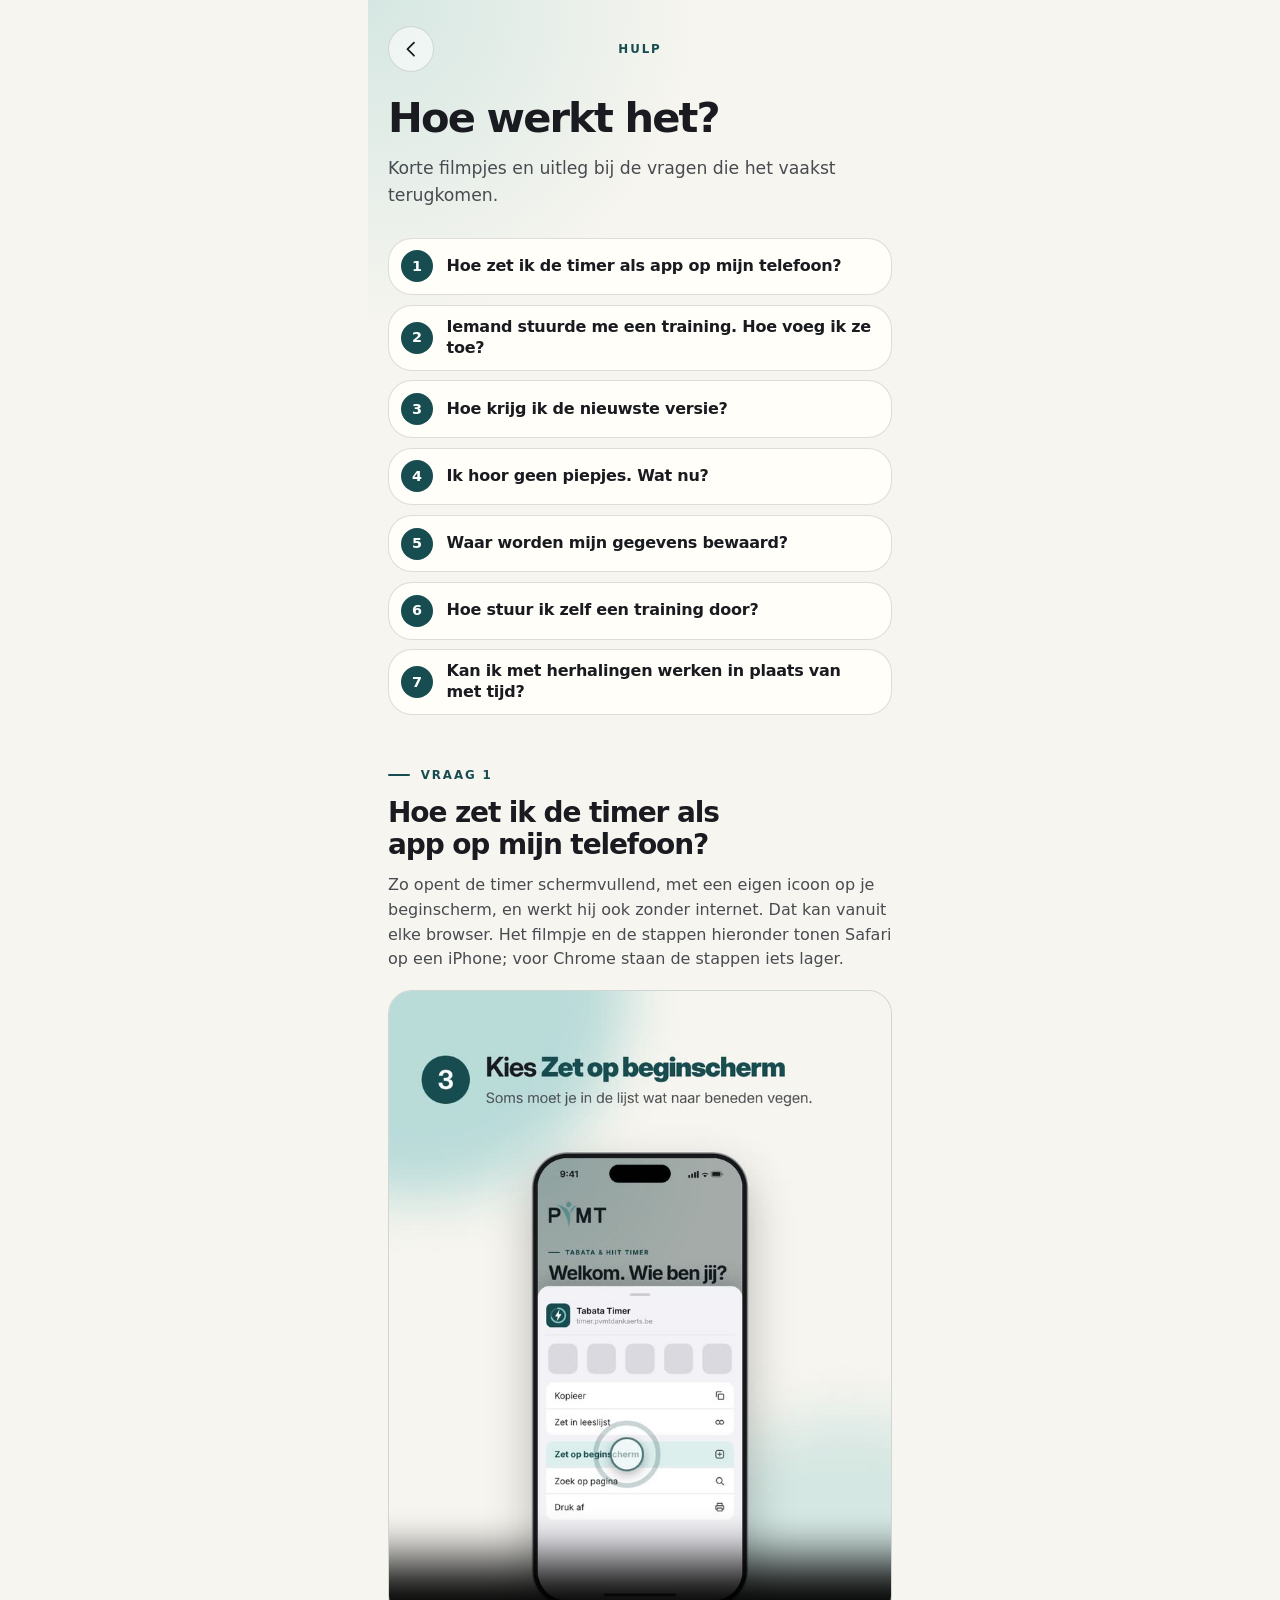
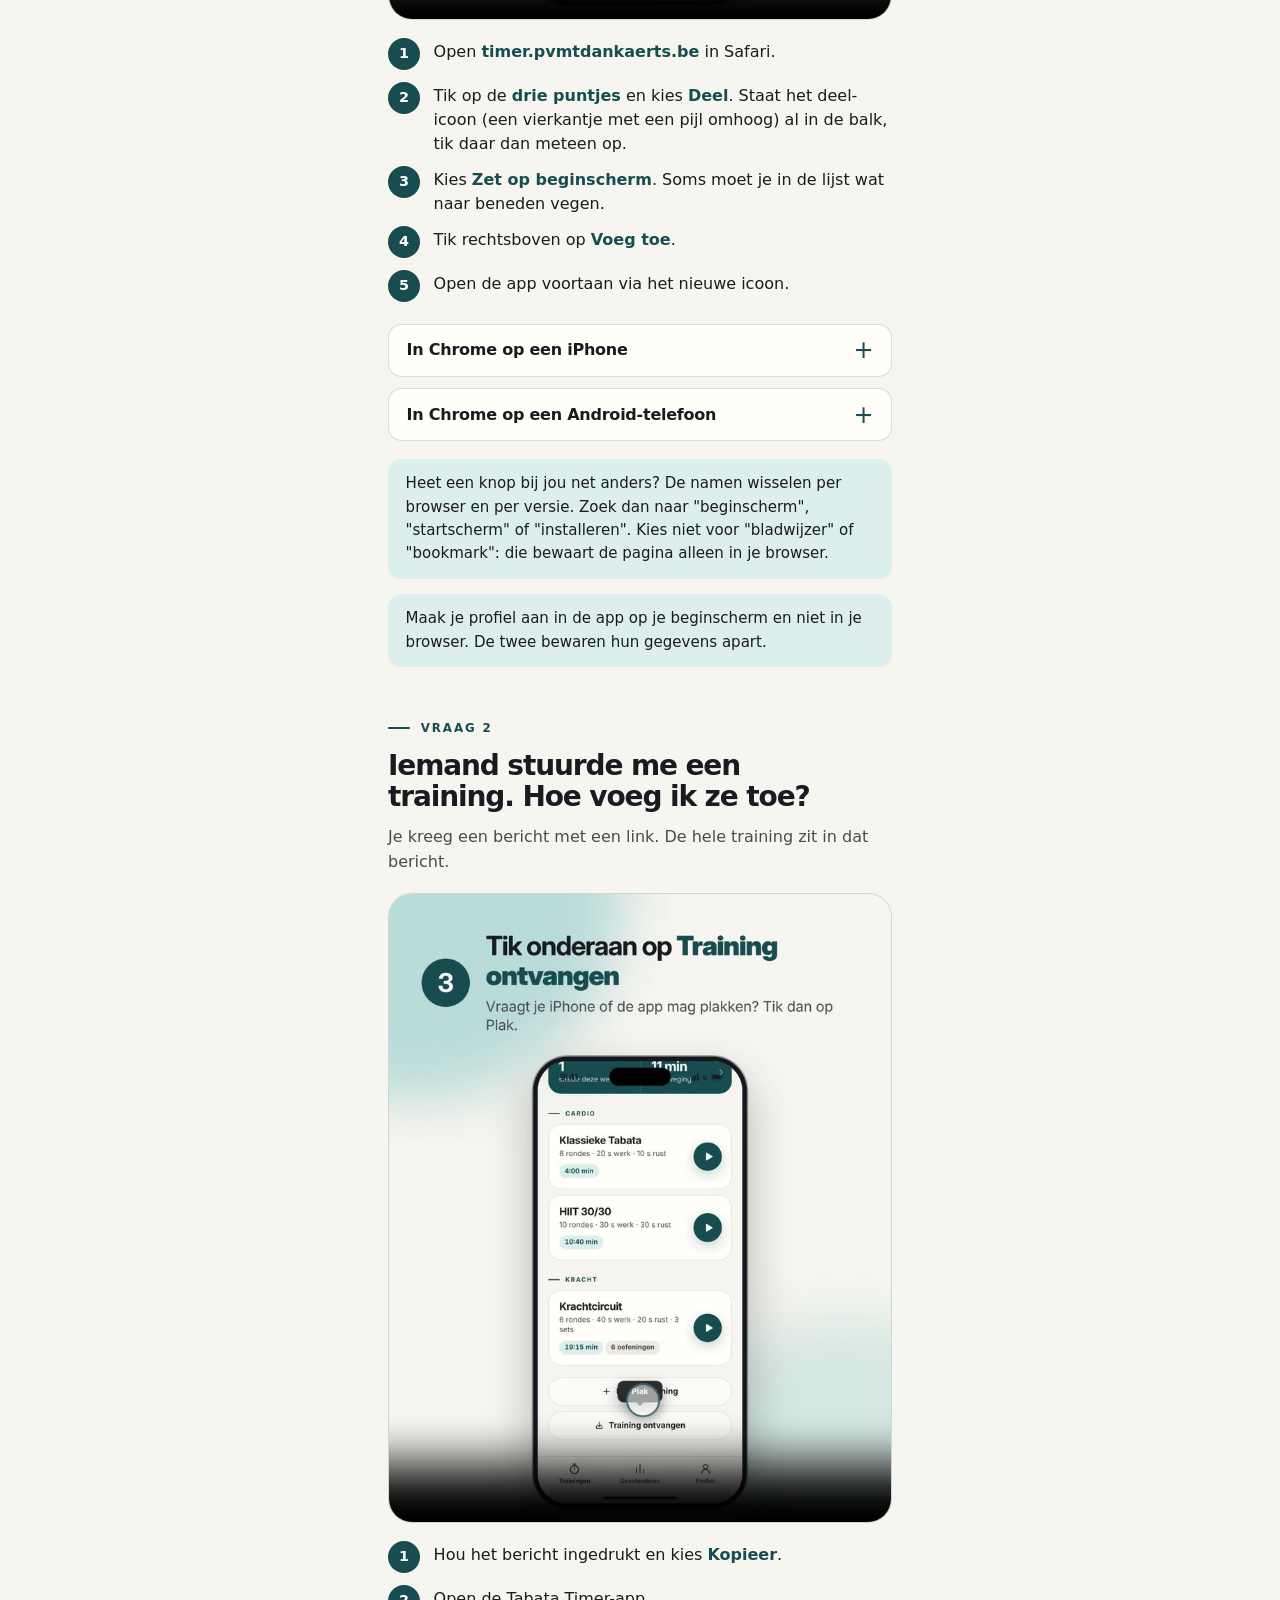
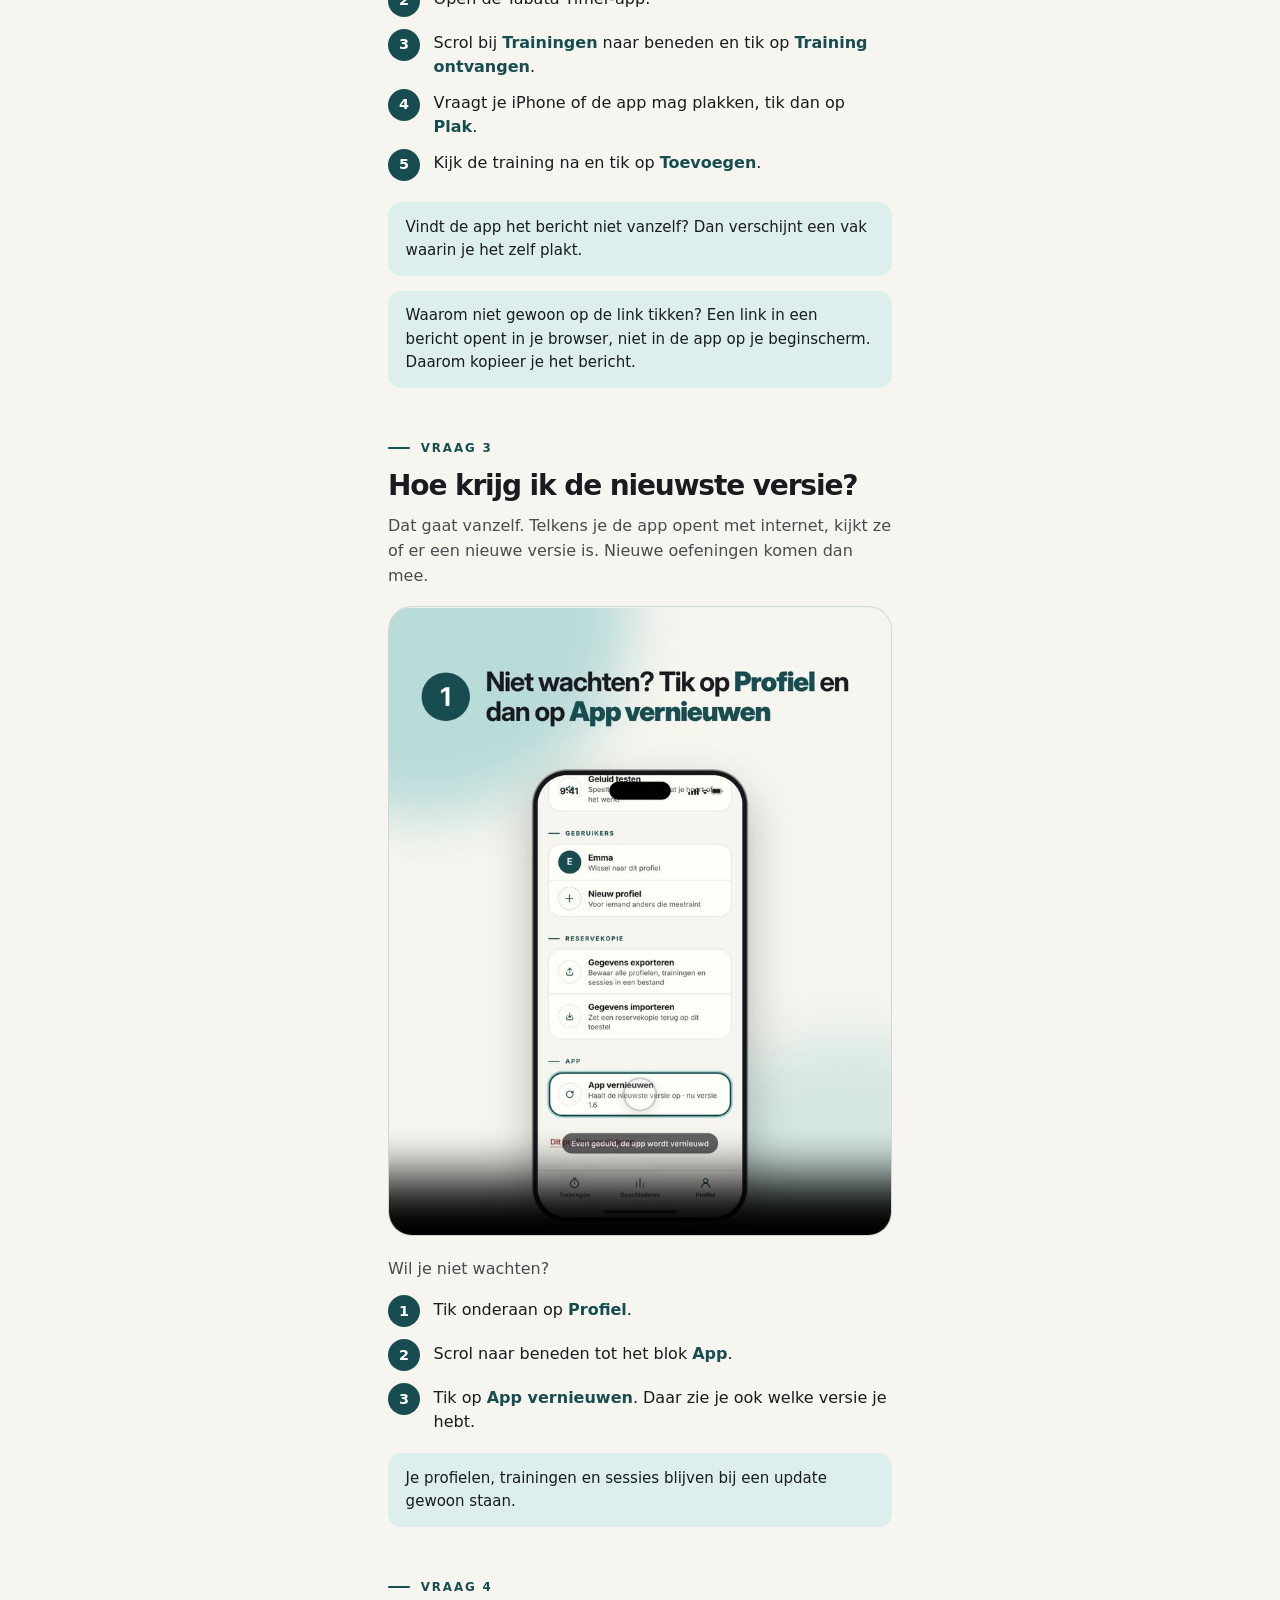
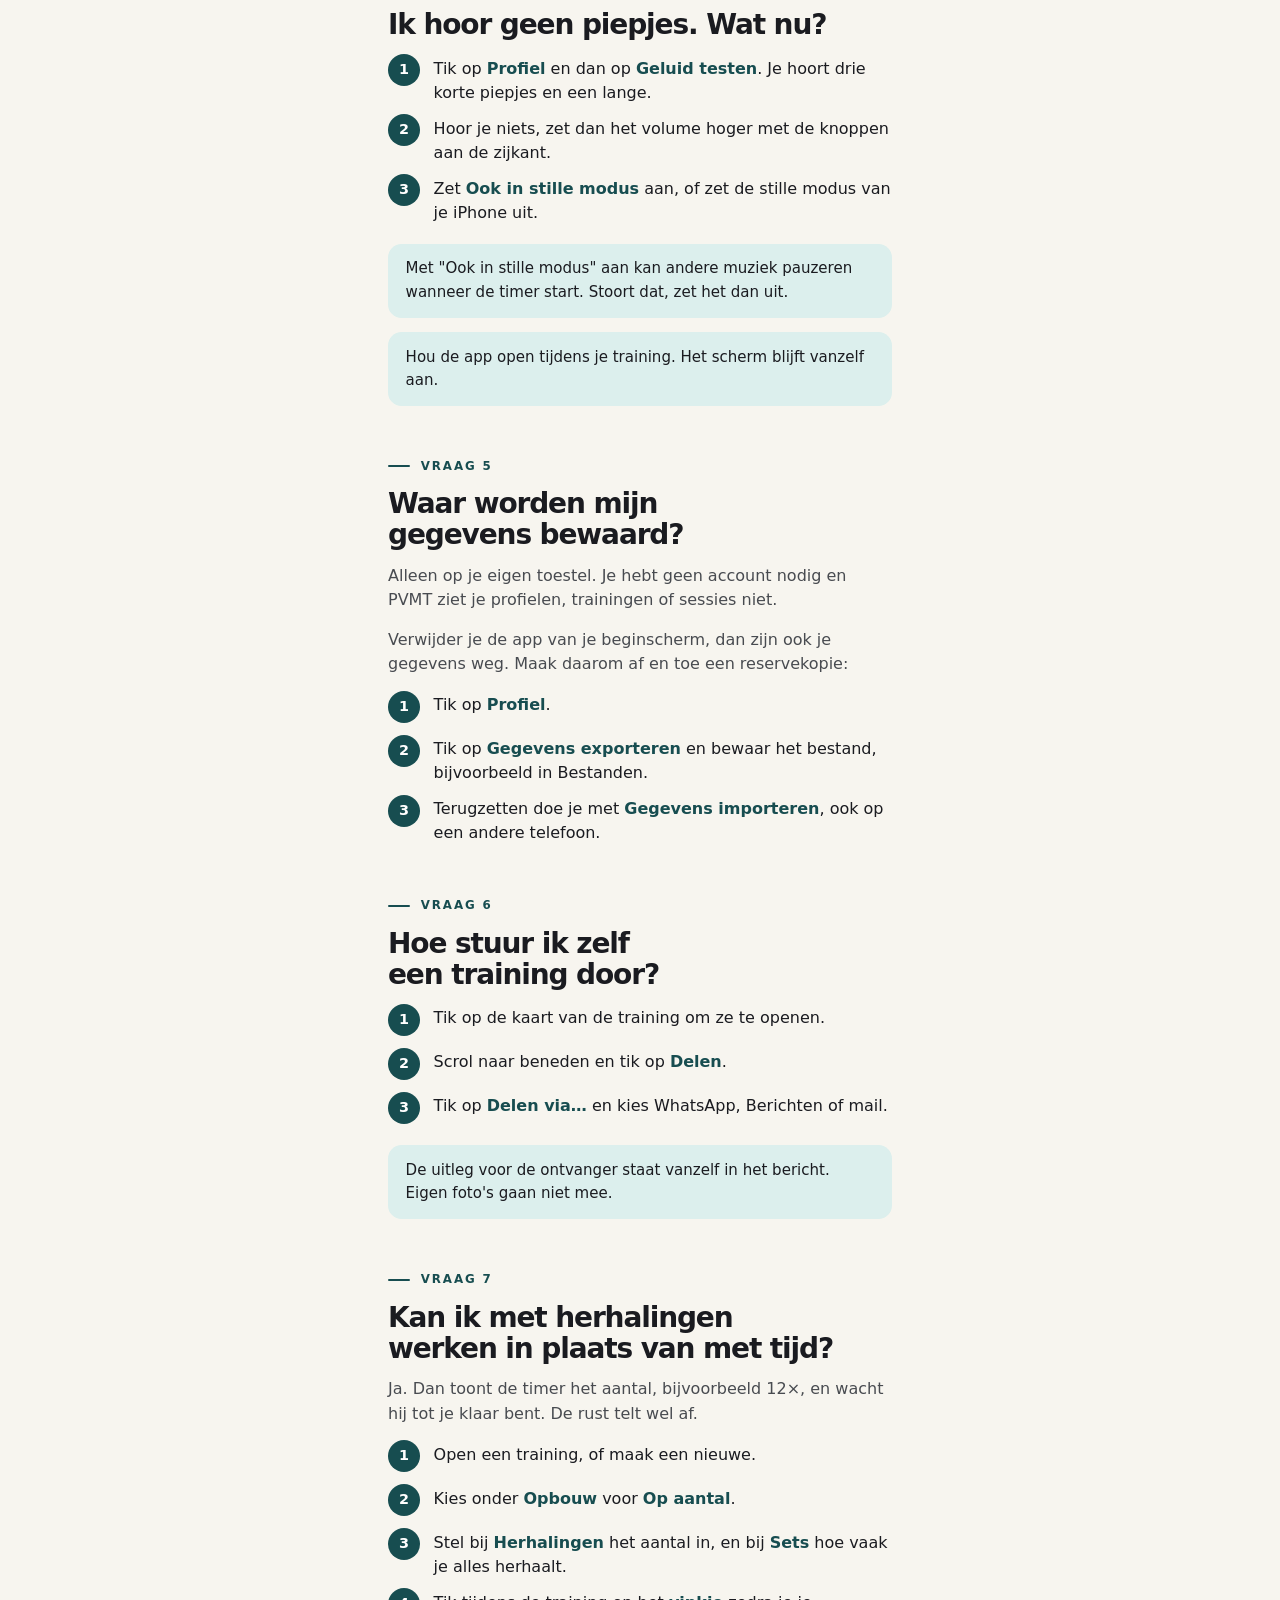
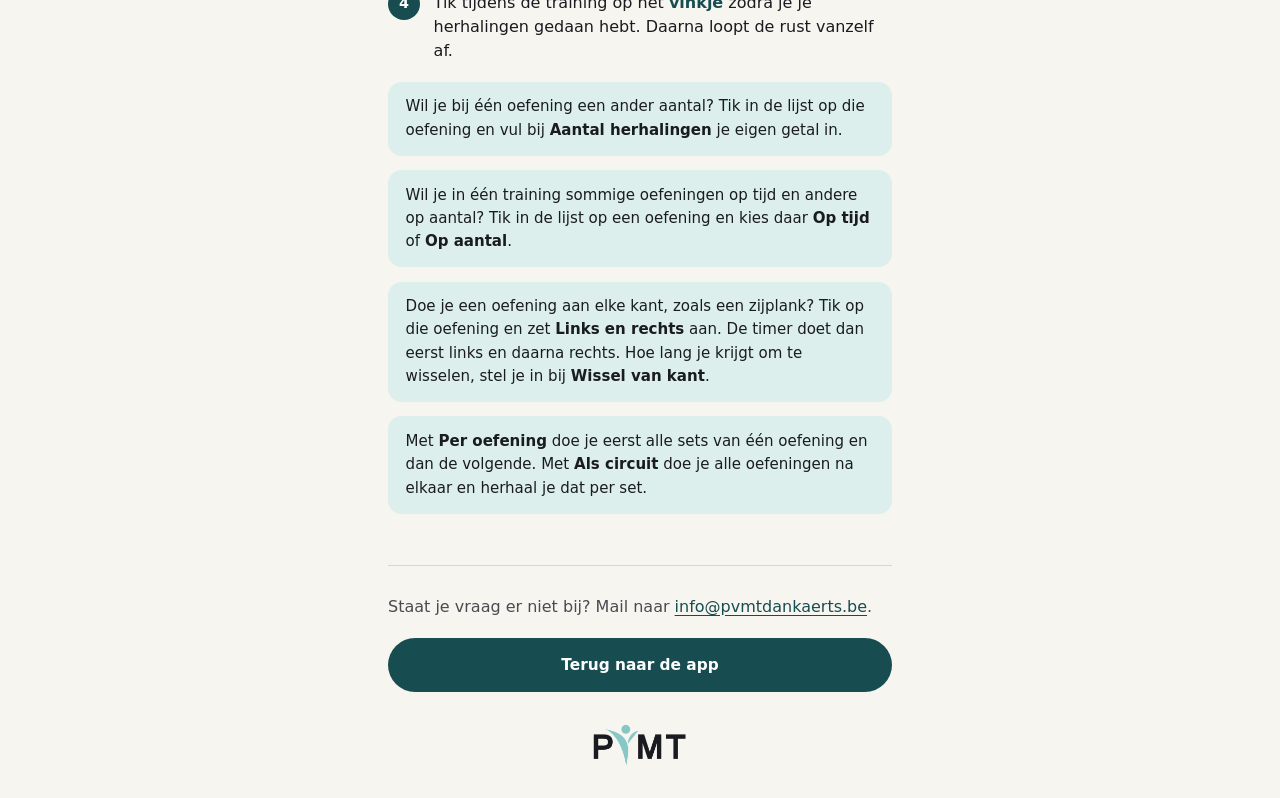
==== commit c69ae379: "Op tijd of op aantal per oefening, en links en rechts in één oefening (1.12) - Een oefening kan afwi" ====
--- a/hulp/index.html
+++ b/hulp/index.html
@@ -6,7 +6,7 @@
   <meta name="description" content="Korte filmpjes en uitleg bij de Tabata Timer van PVMT." />
   <meta name="viewport" content="width=device-width, initial-scale=1, viewport-fit=cover" />
   <meta name="theme-color" content="#f7f5ef" />
-  <link rel="apple-touch-icon" href="../assets/icon-180.png" />
+  <link rel="apple-touch-icon" sizes="180x180" href="../apple-touch-icon.png" />
   <link rel="icon" type="image/png" href="../assets/icon-192.png" />
   <link rel="stylesheet" href="../css/app.css" />
   <link rel="stylesheet" href="../css/hulp.css" />
@@ -170,6 +170,8 @@
         <li>Tik tijdens de training op het <strong>vinkje</strong> zodra je je herhalingen gedaan hebt. Daarna loopt de rust vanzelf af.</li>
       </ol>
       <p class="help-note">Wil je bij één oefening een ander aantal? Tik in de lijst op die oefening en vul bij <strong>Aantal herhalingen</strong> je eigen getal in.</p>
+      <p class="help-note">Wil je in één training sommige oefeningen op tijd en andere op aantal? Tik in de lijst op een oefening en kies daar <strong>Op tijd</strong> of <strong>Op aantal</strong>.</p>
+      <p class="help-note">Doe je een oefening aan elke kant, zoals een zijplank? Tik op die oefening en zet <strong>Links en rechts</strong> aan. De timer doet dan eerst links en daarna rechts. Hoe lang je krijgt om te wisselen, stel je in bij <strong>Wissel van kant</strong>.</p>
       <p class="help-note">Met <strong>Per oefening</strong> doe je eerst alle sets van één oefening en dan de volgende. Met <strong>Als circuit</strong> doe je alle oefeningen na elkaar en herhaal je dat per set.</p>
     </section>
 
--- a/css/app.css
+++ b/css/app.css
@@ -1959,3 +1959,26 @@
 .choice .hint {
   margin: 0 0.25rem;
 }
+
+/* De keuzes in de pop-up van een oefening: op tijd of op aantal, en links en rechts. */
+.segmented--field {
+  margin: 0 0 0.5rem;
+}
+
+.hint--field {
+  margin: 0 0.25rem;
+}
+
+.row--field {
+  margin-top: 1rem;
+  border: 1px solid var(--line);
+  border-radius: var(--radius-sm);
+  background: var(--surface);
+  text-align: left;
+}
+
+.row--field .row-body strong,
+.row--field .row-body small {
+  white-space: normal;
+}
+
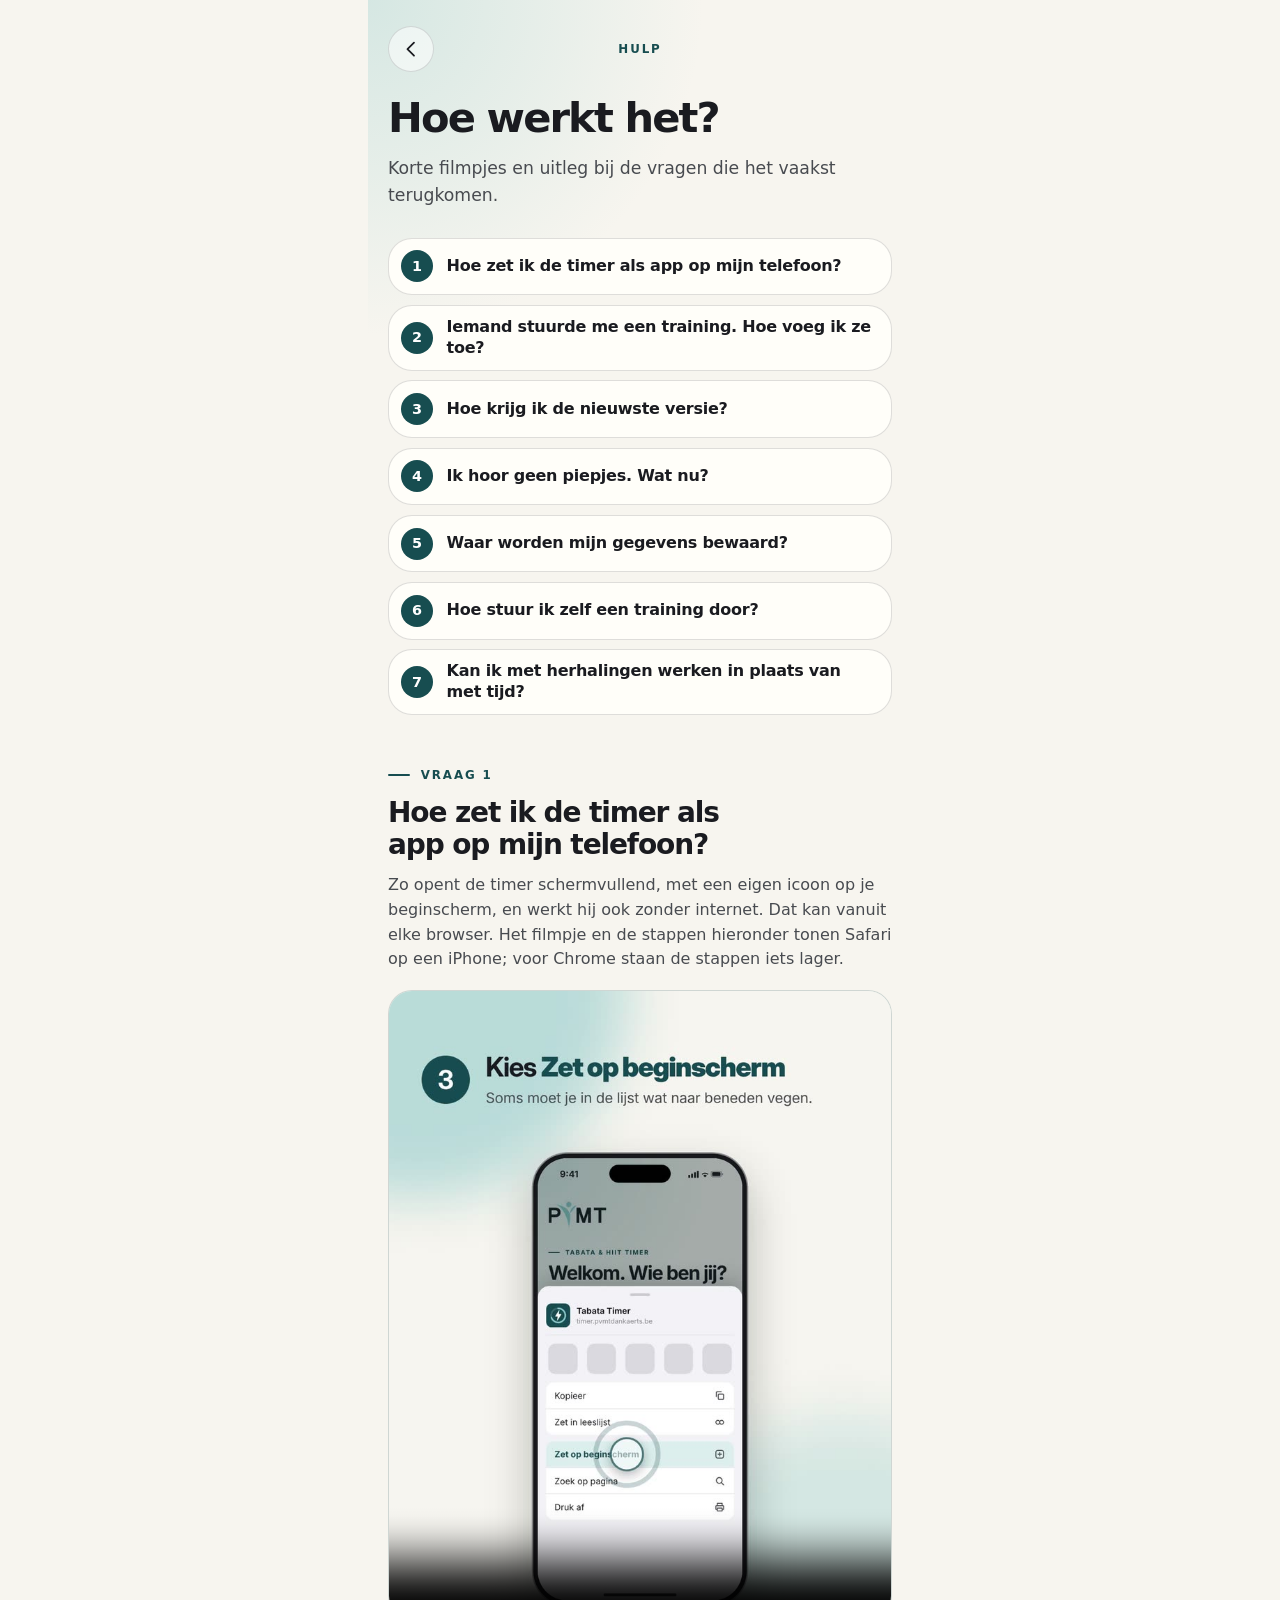
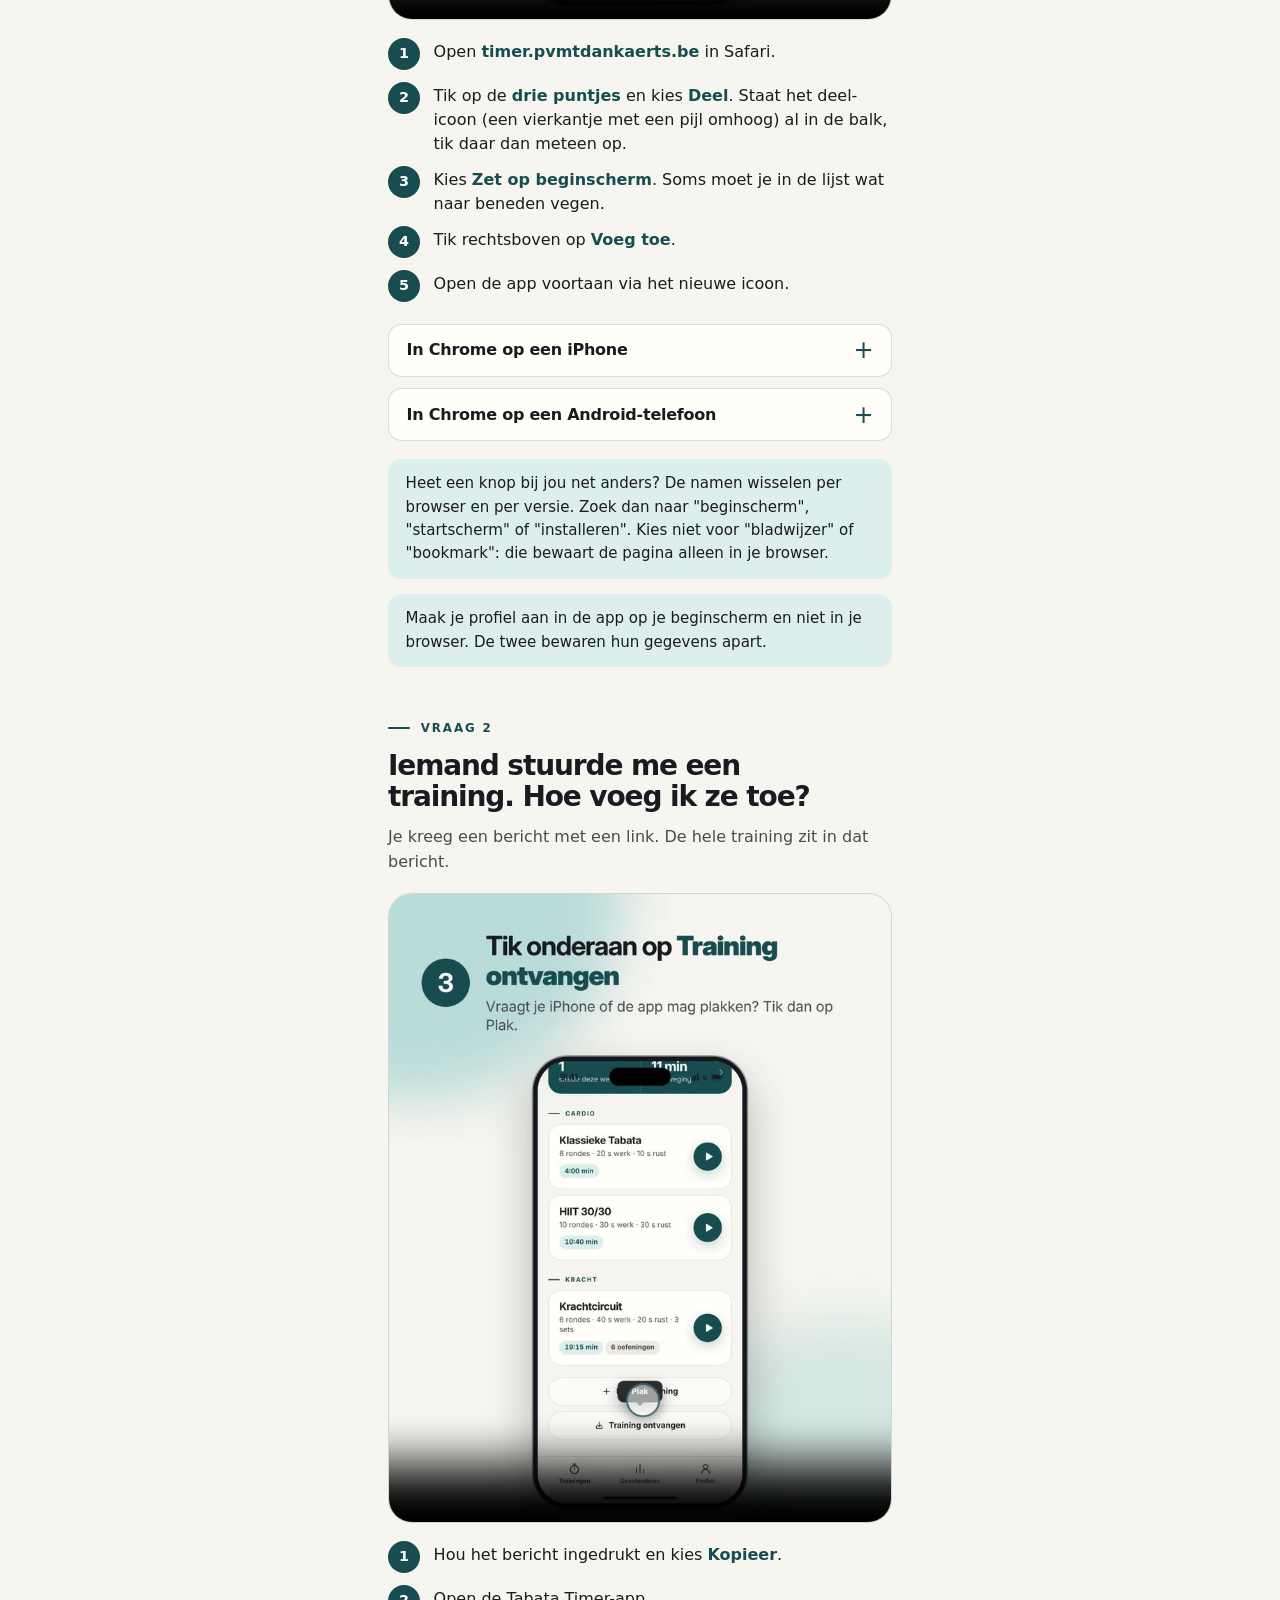
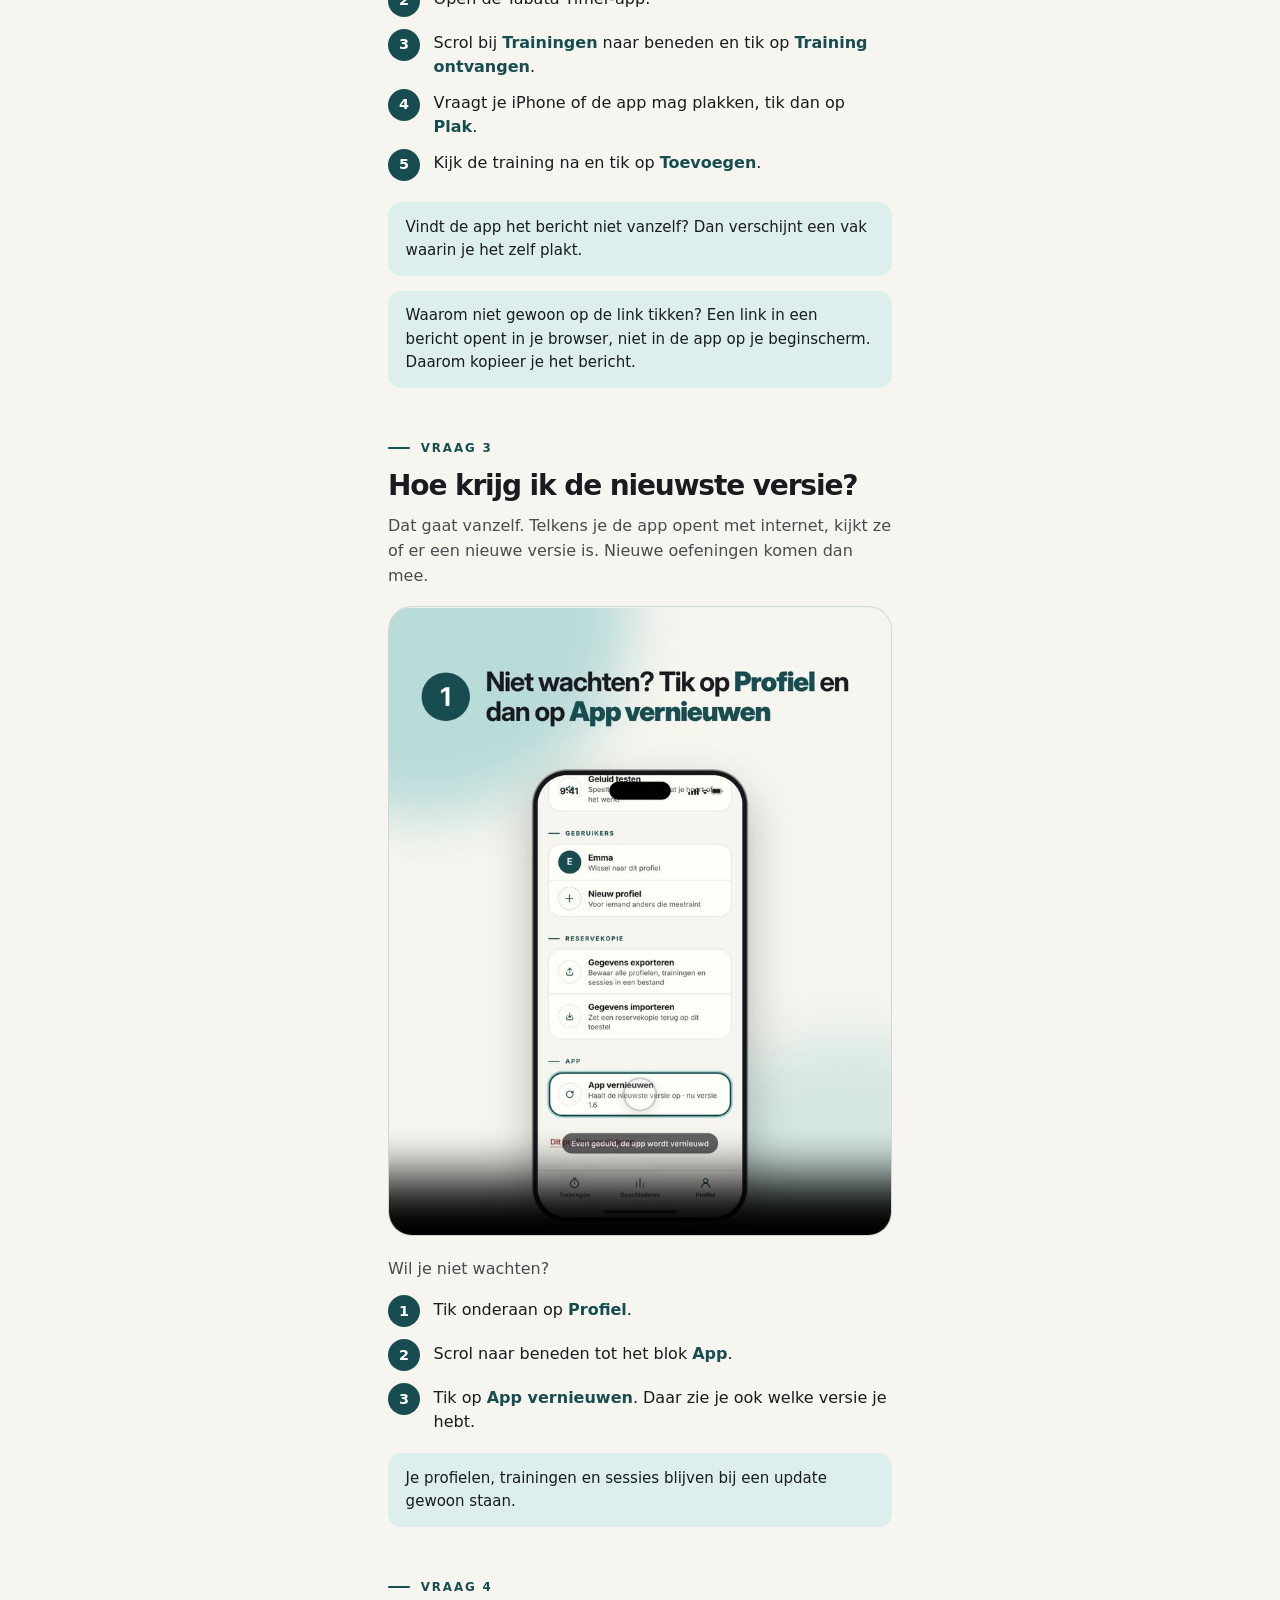
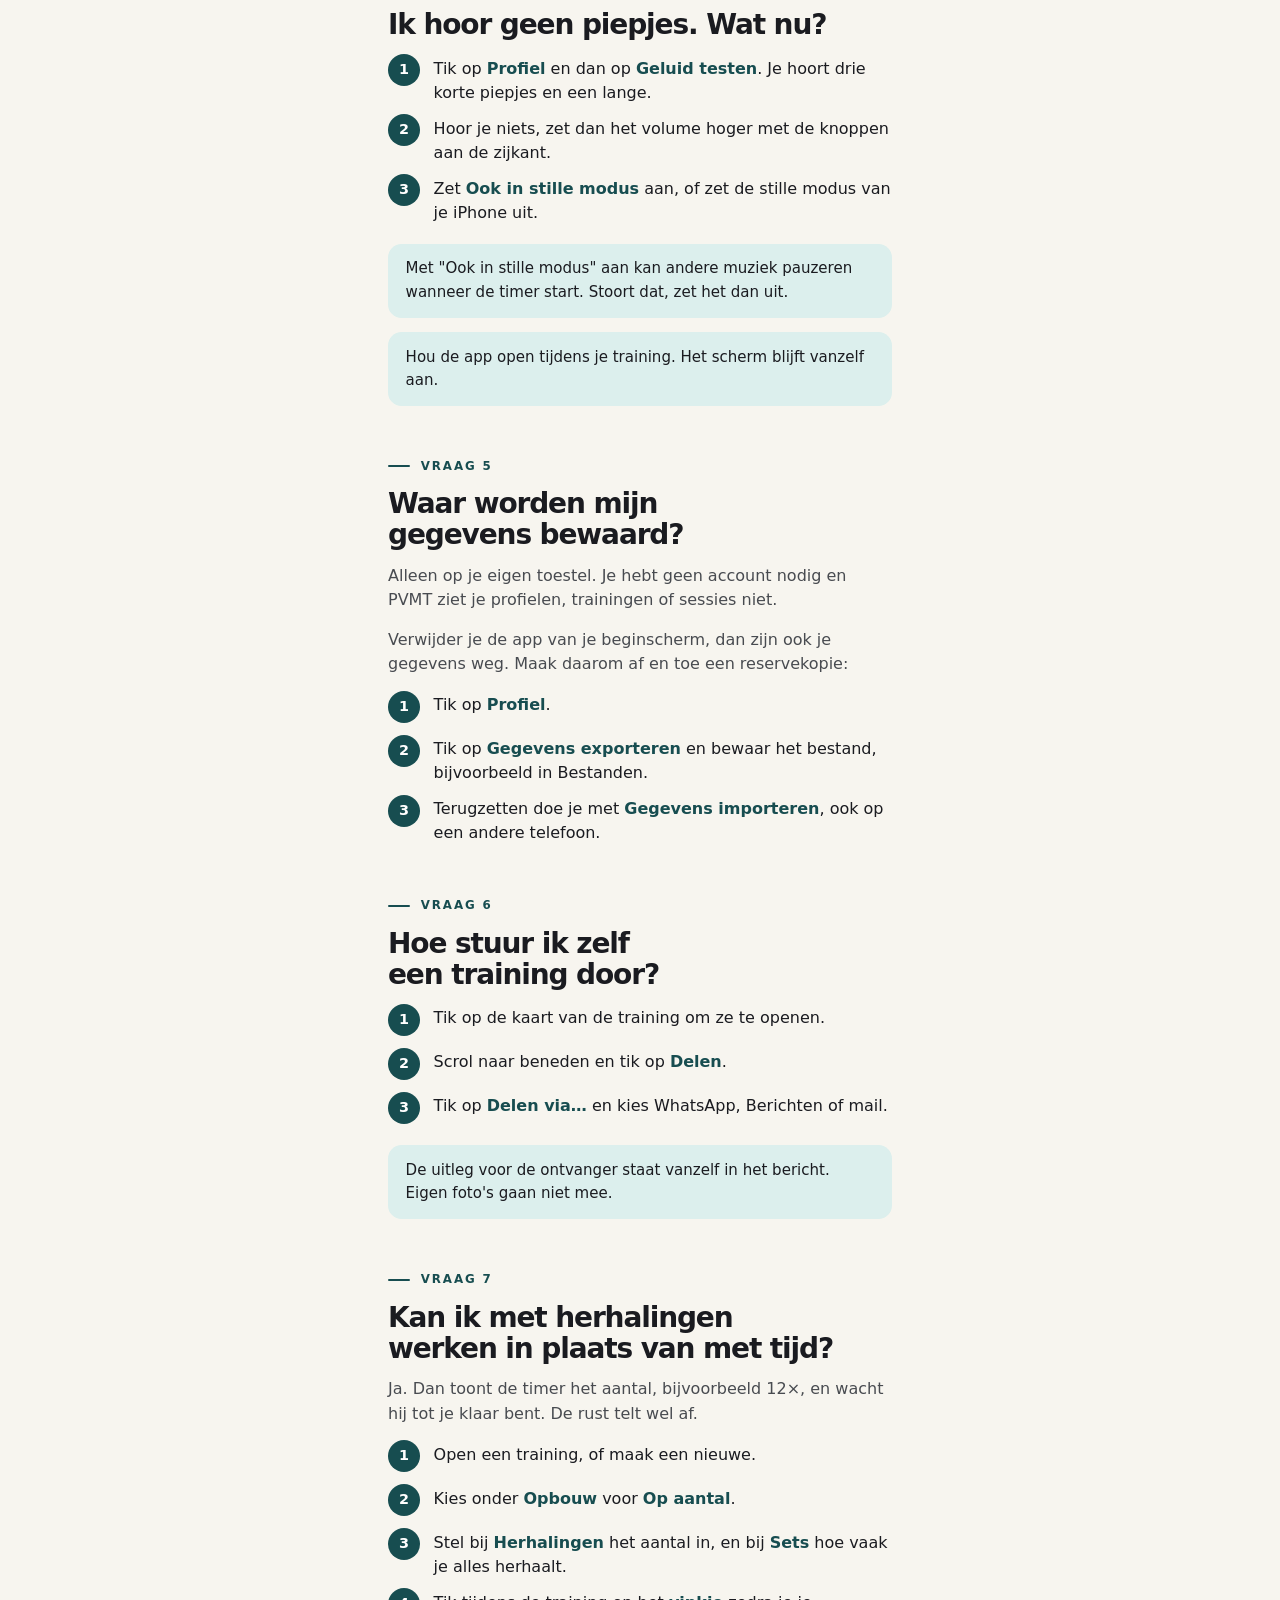
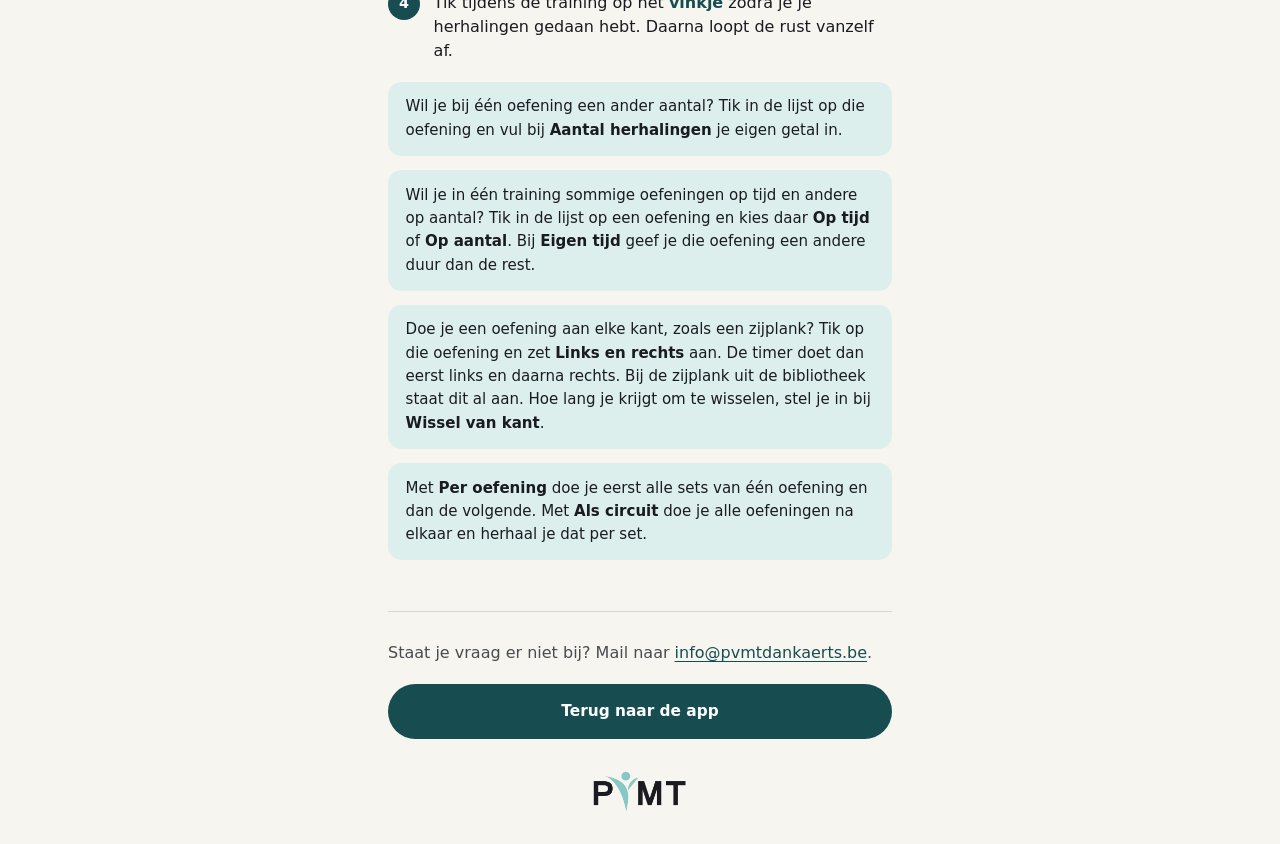
==== commit a1e2b9c4: "Eigen tijd per oefening, wisselpauze ook op aantal, zijplank standaard links en rechts - Een oefenin" ====
--- a/hulp/index.html
+++ b/hulp/index.html
@@ -170,8 +170,8 @@
         <li>Tik tijdens de training op het <strong>vinkje</strong> zodra je je herhalingen gedaan hebt. Daarna loopt de rust vanzelf af.</li>
       </ol>
       <p class="help-note">Wil je bij één oefening een ander aantal? Tik in de lijst op die oefening en vul bij <strong>Aantal herhalingen</strong> je eigen getal in.</p>
-      <p class="help-note">Wil je in één training sommige oefeningen op tijd en andere op aantal? Tik in de lijst op een oefening en kies daar <strong>Op tijd</strong> of <strong>Op aantal</strong>.</p>
-      <p class="help-note">Doe je een oefening aan elke kant, zoals een zijplank? Tik op die oefening en zet <strong>Links en rechts</strong> aan. De timer doet dan eerst links en daarna rechts. Hoe lang je krijgt om te wisselen, stel je in bij <strong>Wissel van kant</strong>.</p>
+      <p class="help-note">Wil je in één training sommige oefeningen op tijd en andere op aantal? Tik in de lijst op een oefening en kies daar <strong>Op tijd</strong> of <strong>Op aantal</strong>. Bij <strong>Eigen tijd</strong> geef je die oefening een andere duur dan de rest.</p>
+      <p class="help-note">Doe je een oefening aan elke kant, zoals een zijplank? Tik op die oefening en zet <strong>Links en rechts</strong> aan. De timer doet dan eerst links en daarna rechts. Bij de zijplank uit de bibliotheek staat dit al aan. Hoe lang je krijgt om te wisselen, stel je in bij <strong>Wissel van kant</strong>.</p>
       <p class="help-note">Met <strong>Per oefening</strong> doe je eerst alle sets van één oefening en dan de volgende. Met <strong>Als circuit</strong> doe je alle oefeningen na elkaar en herhaal je dat per set.</p>
     </section>
 
